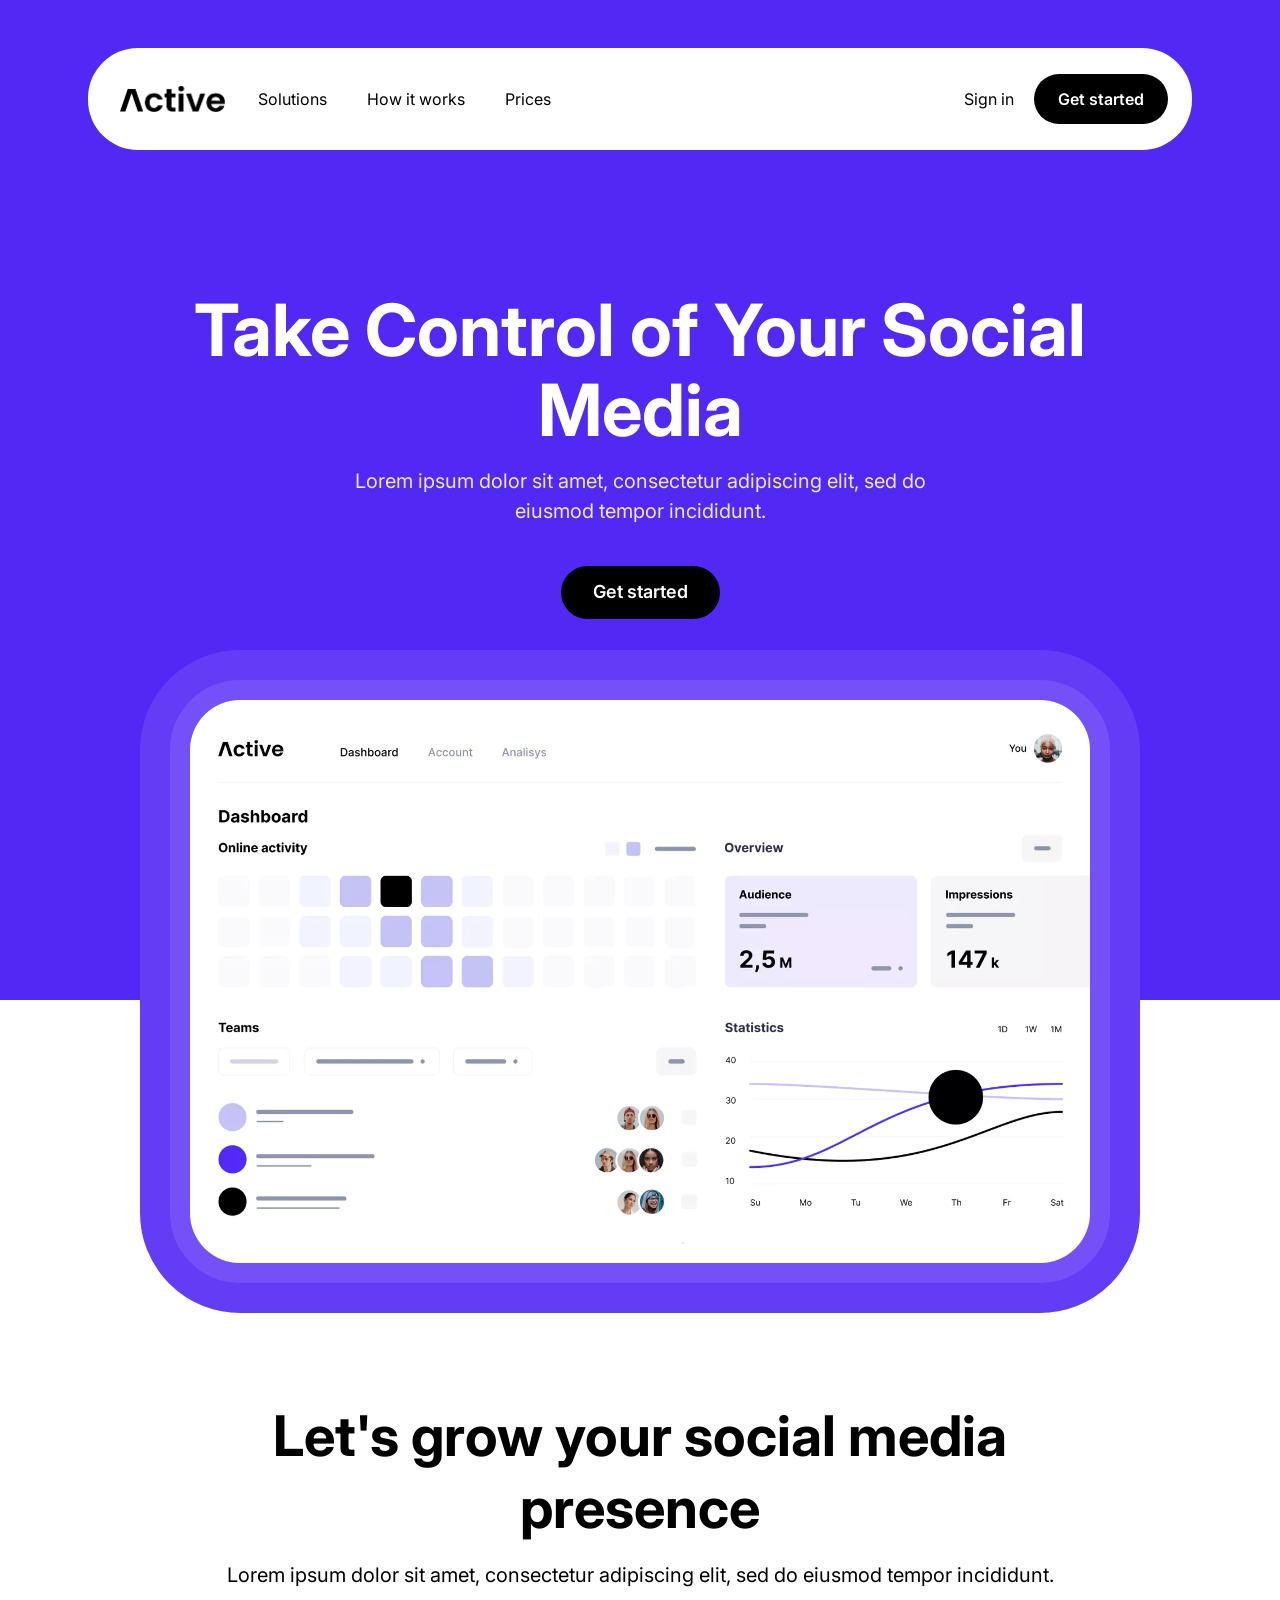
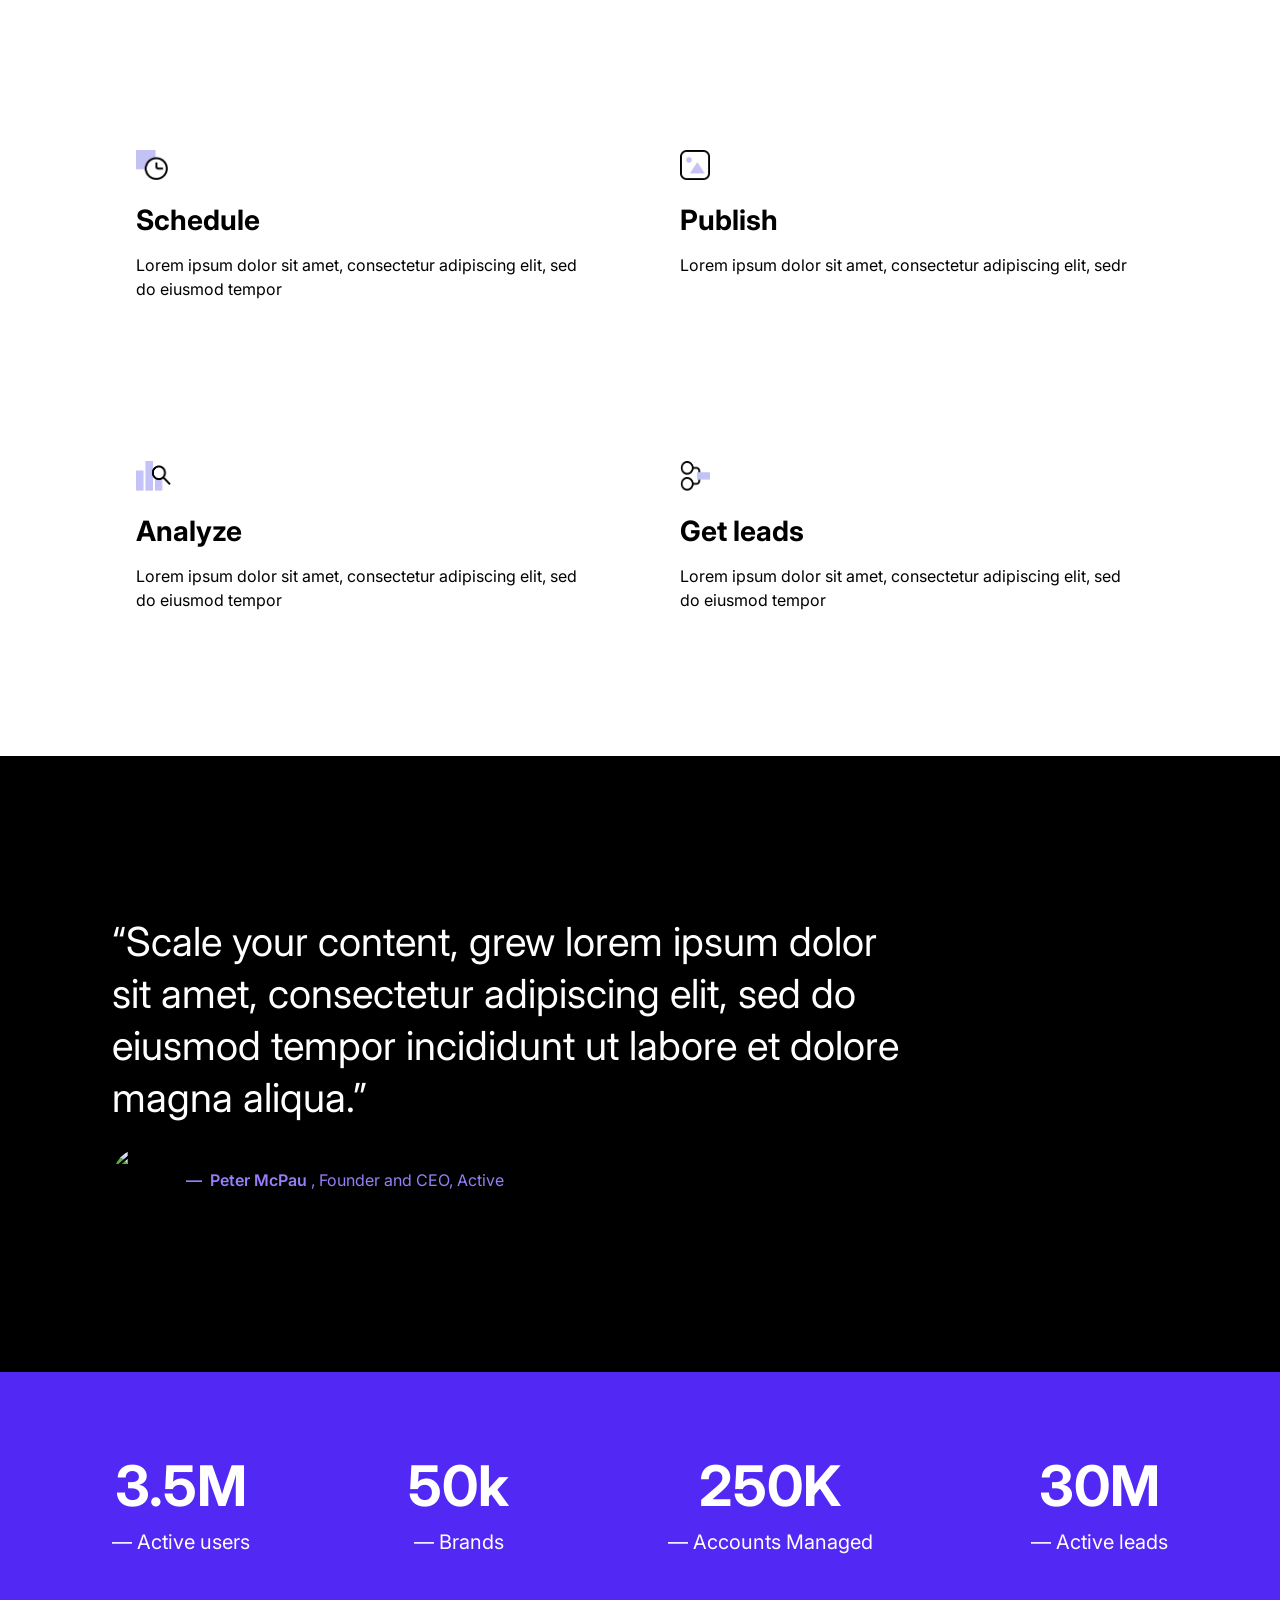
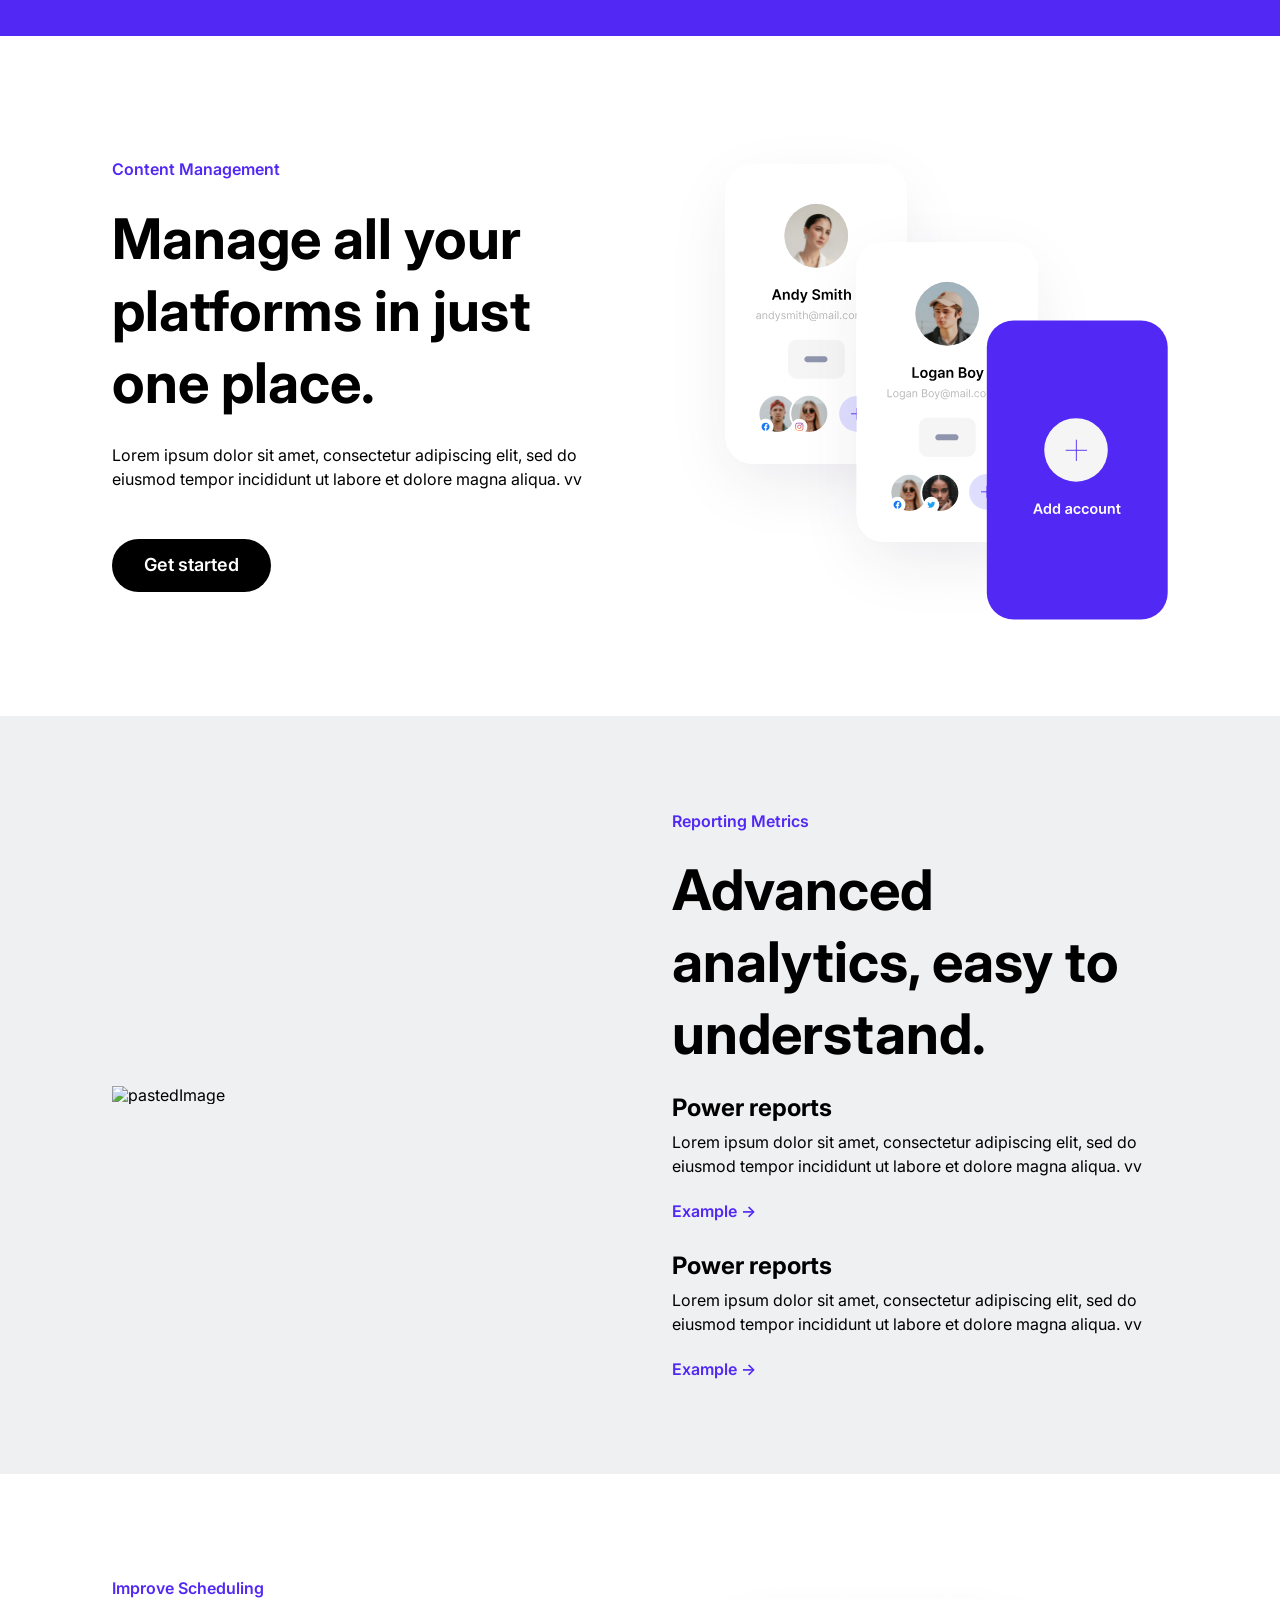
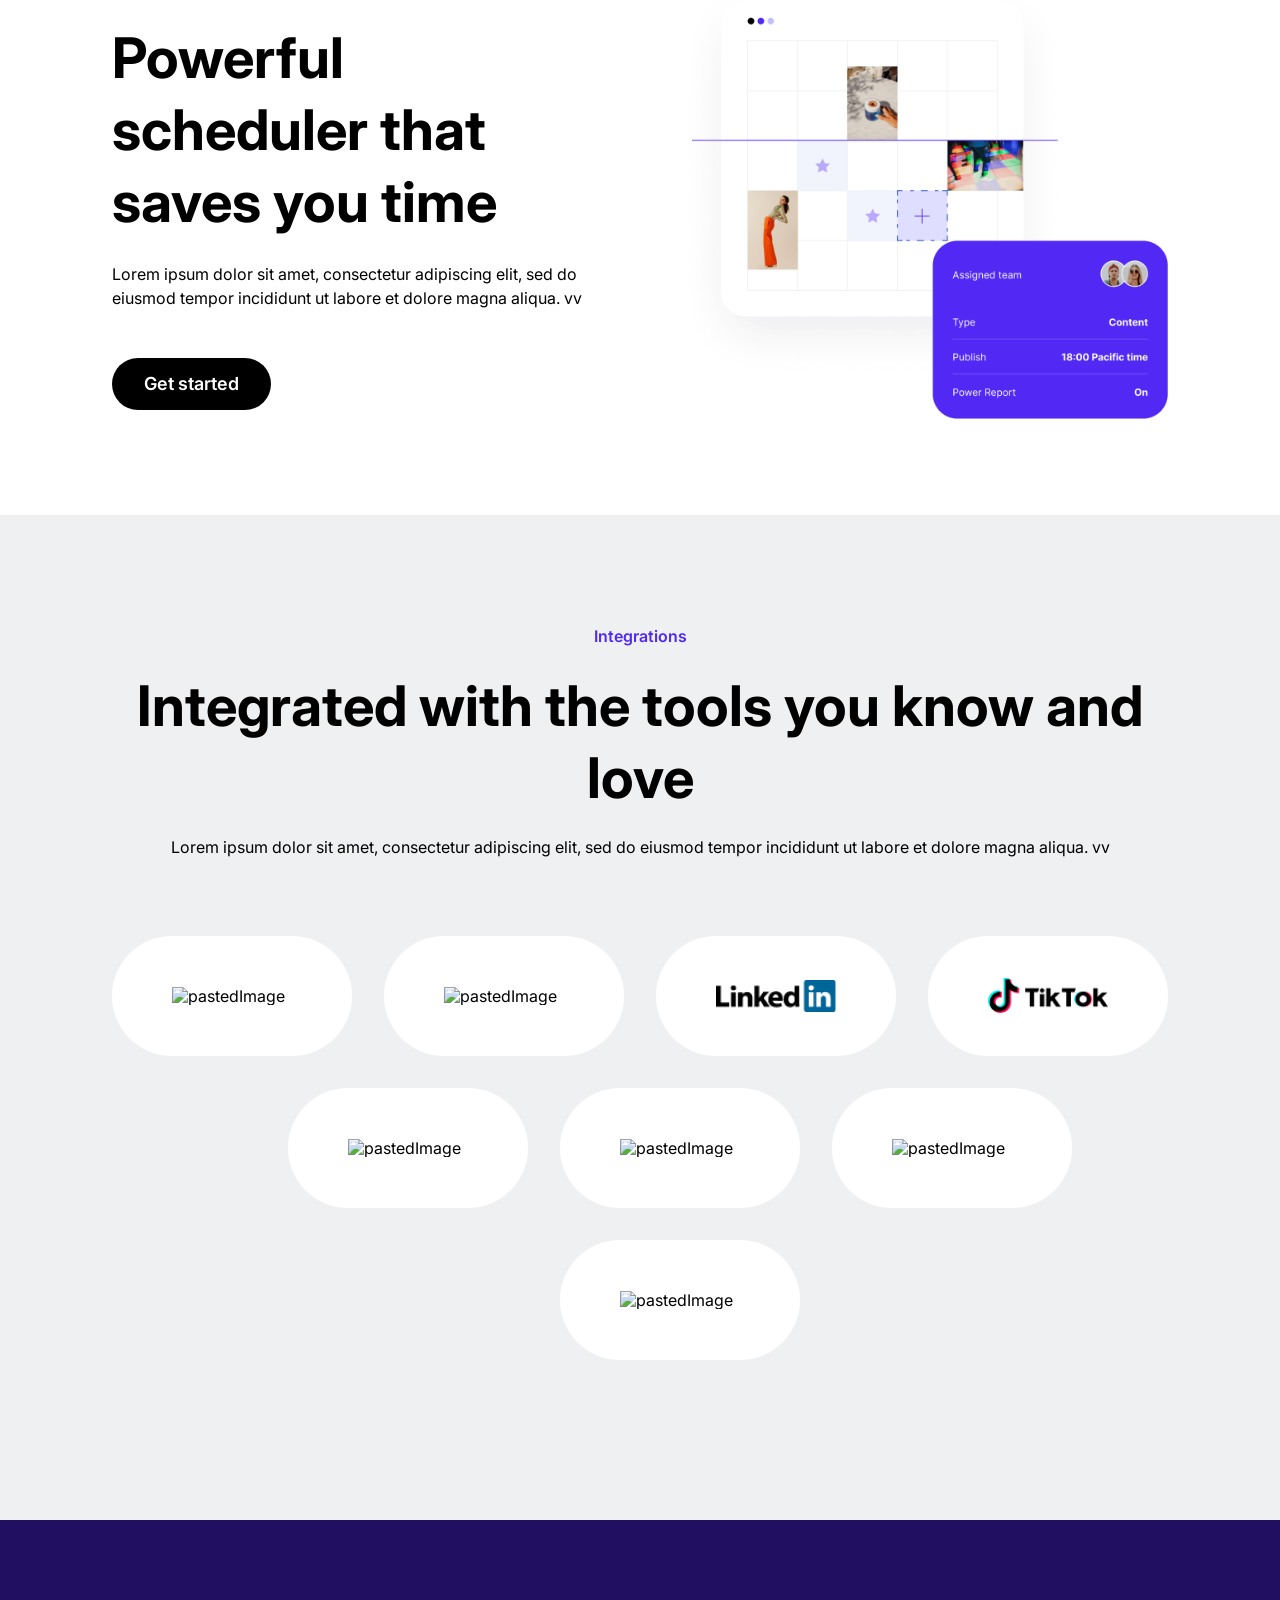
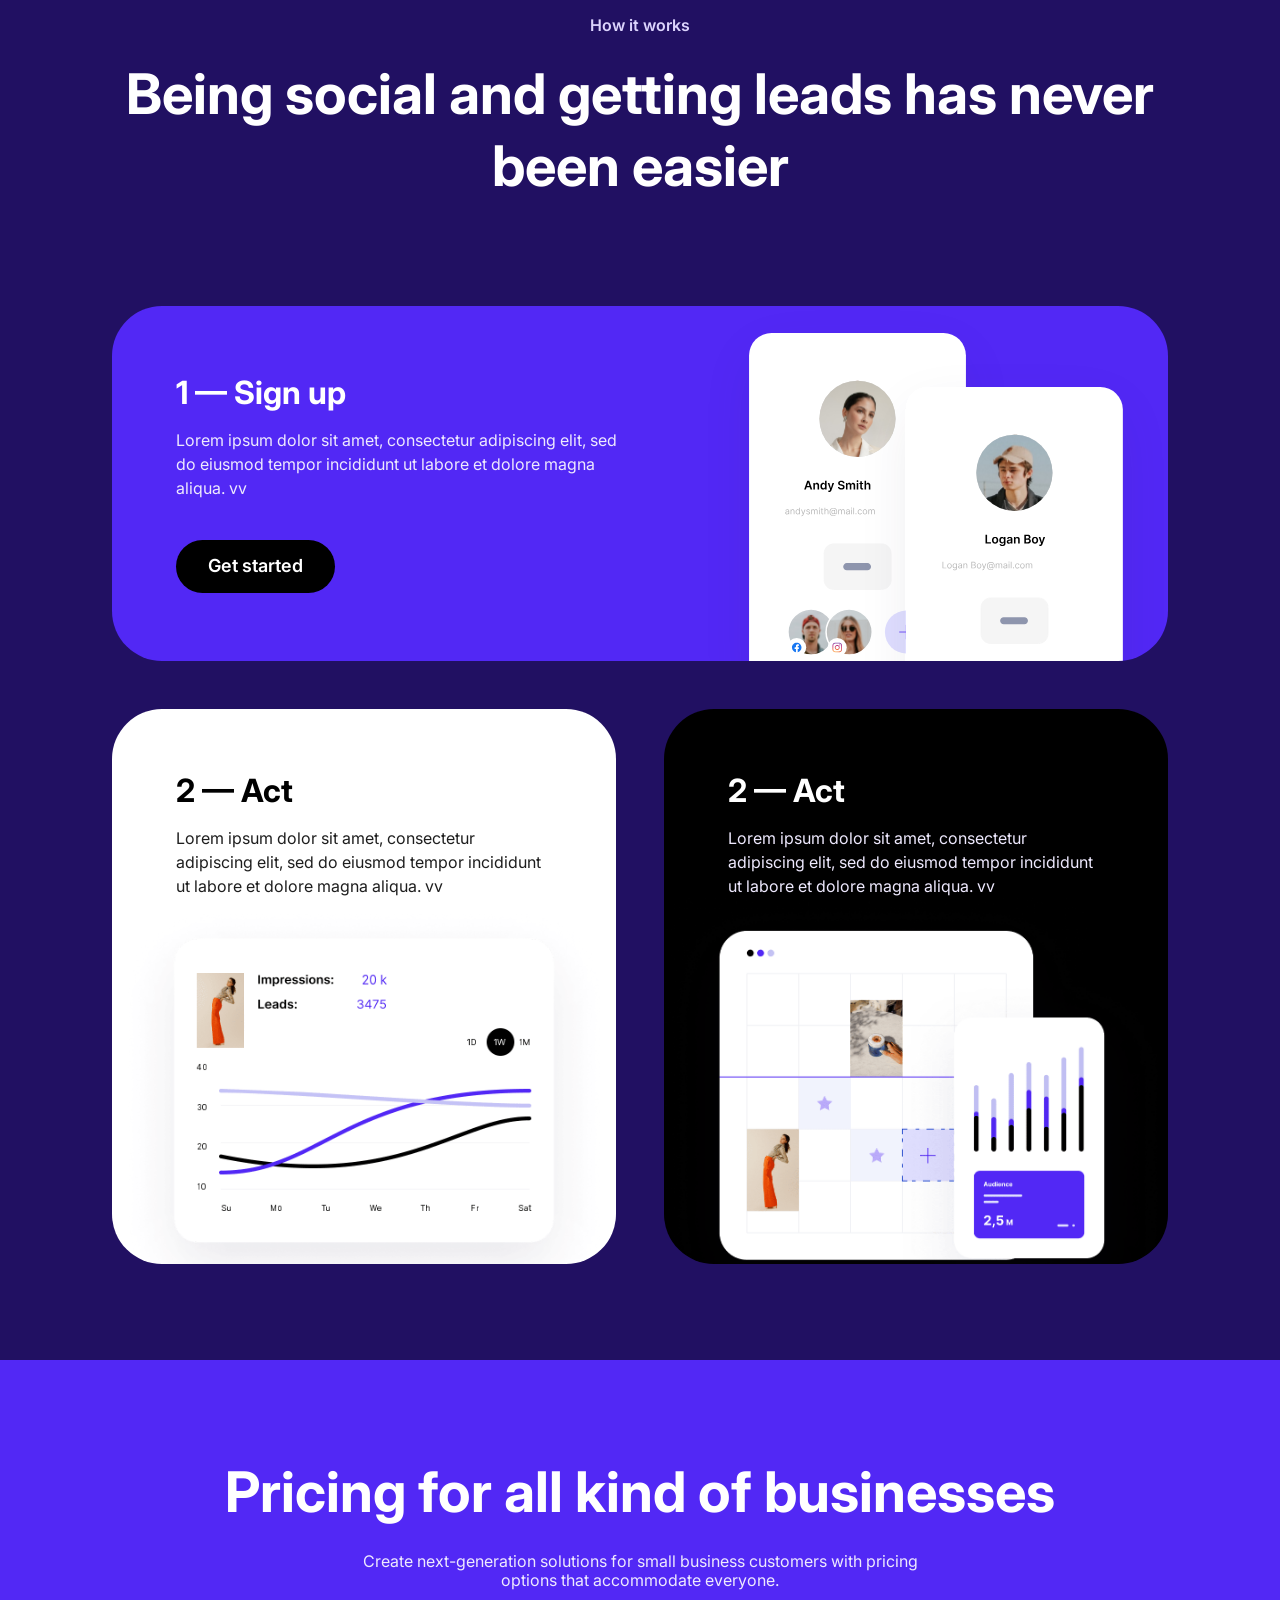
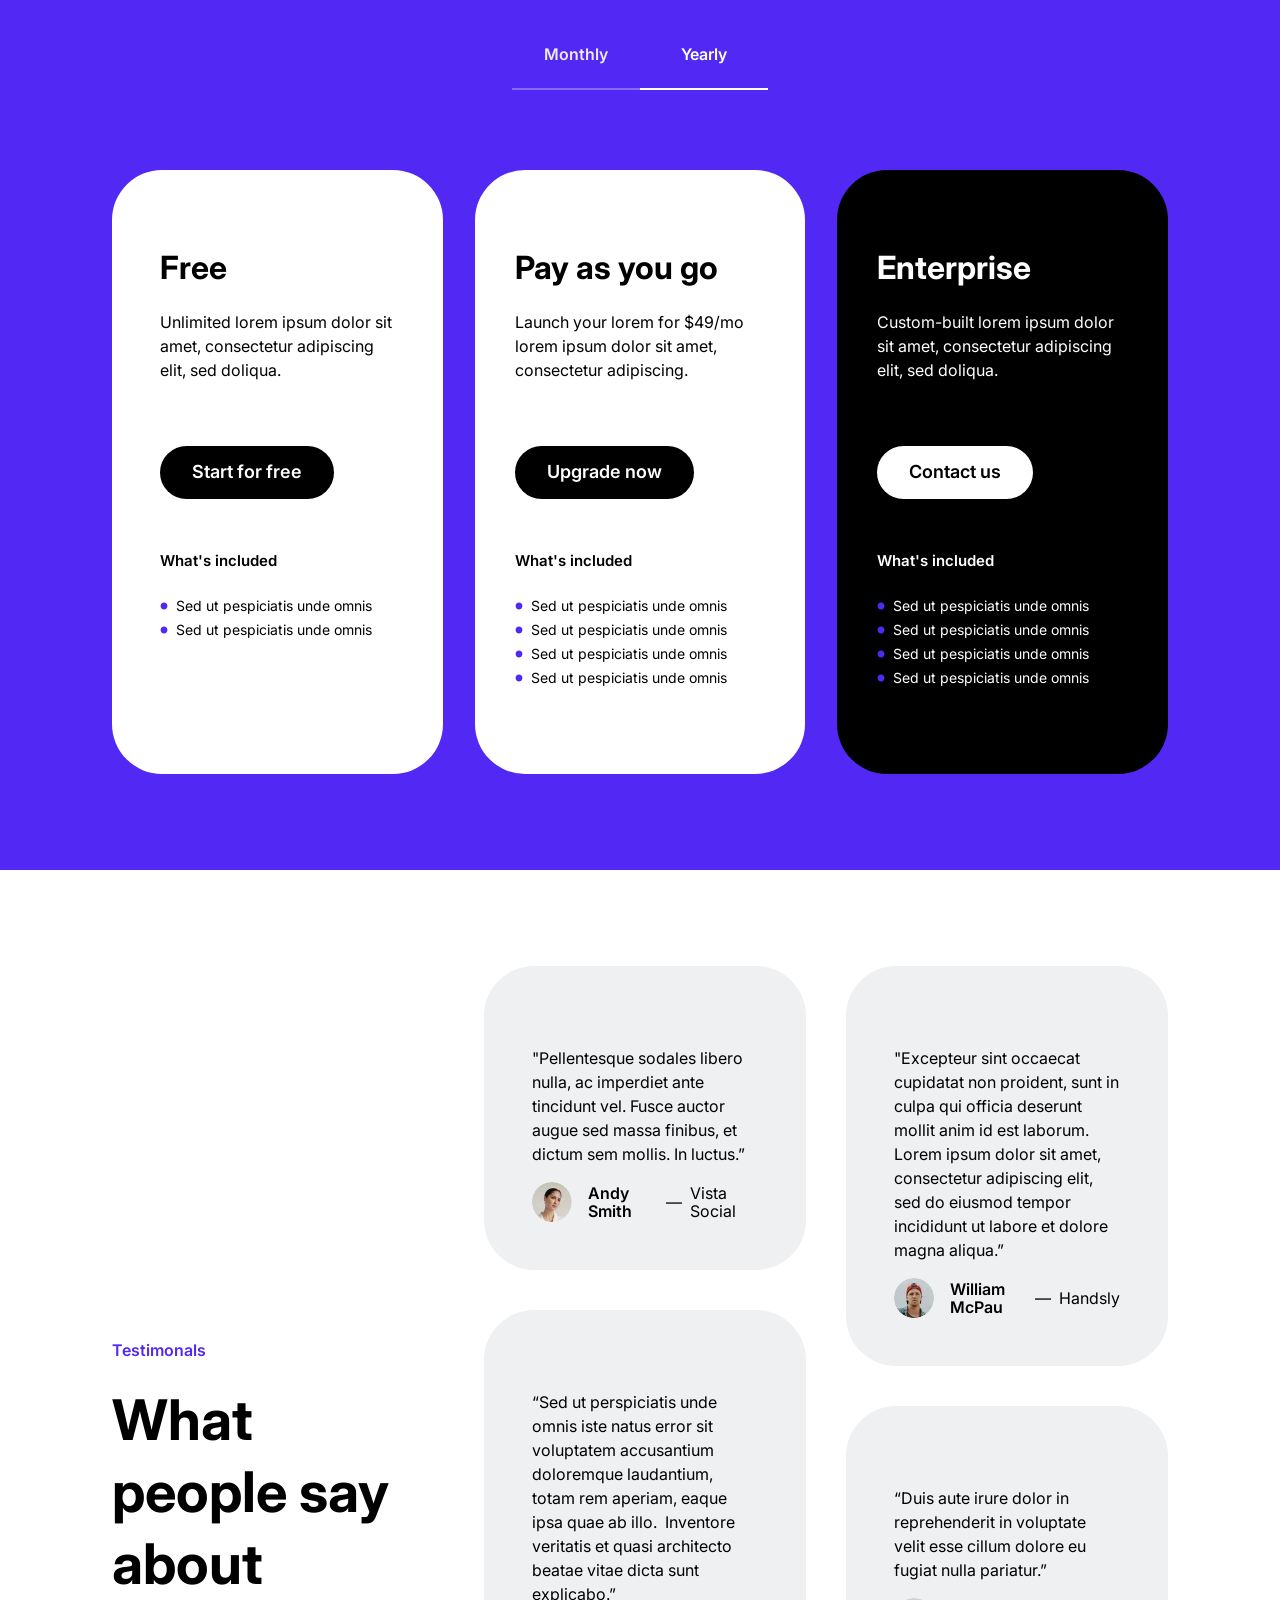
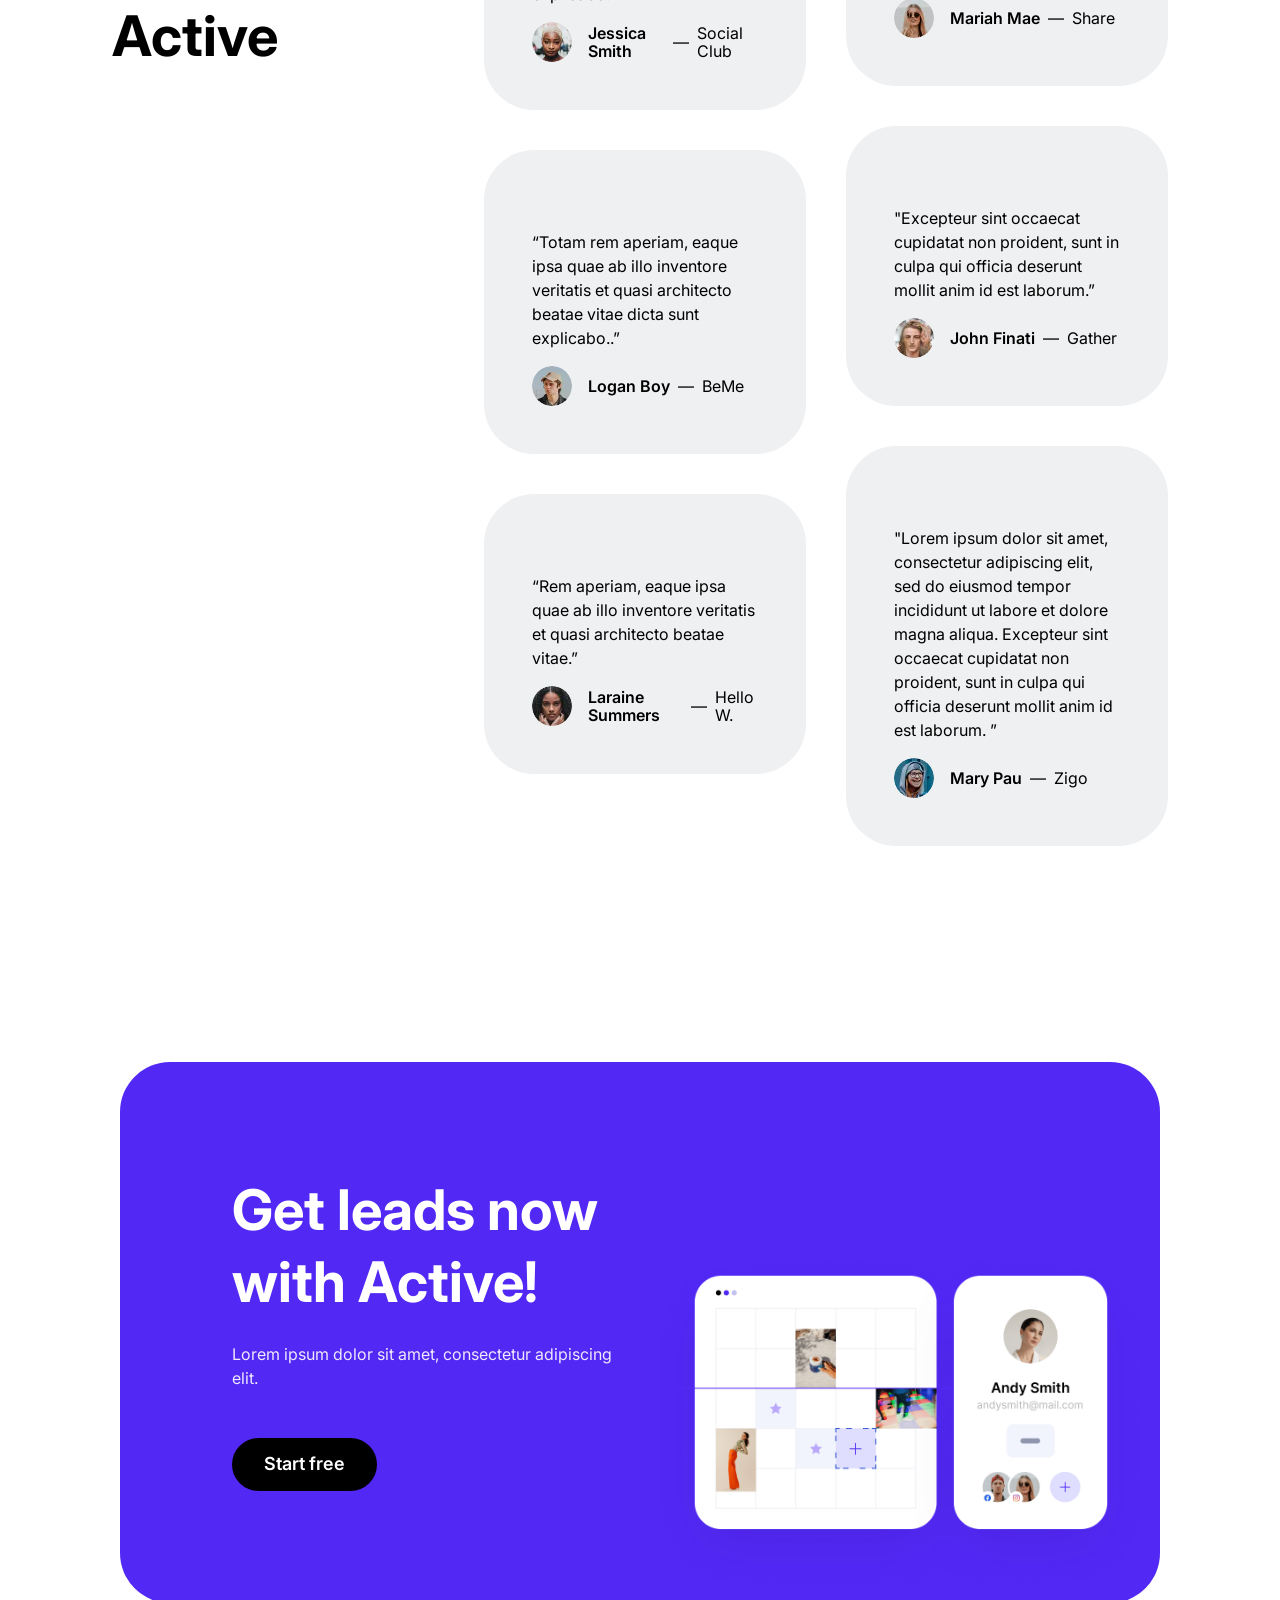
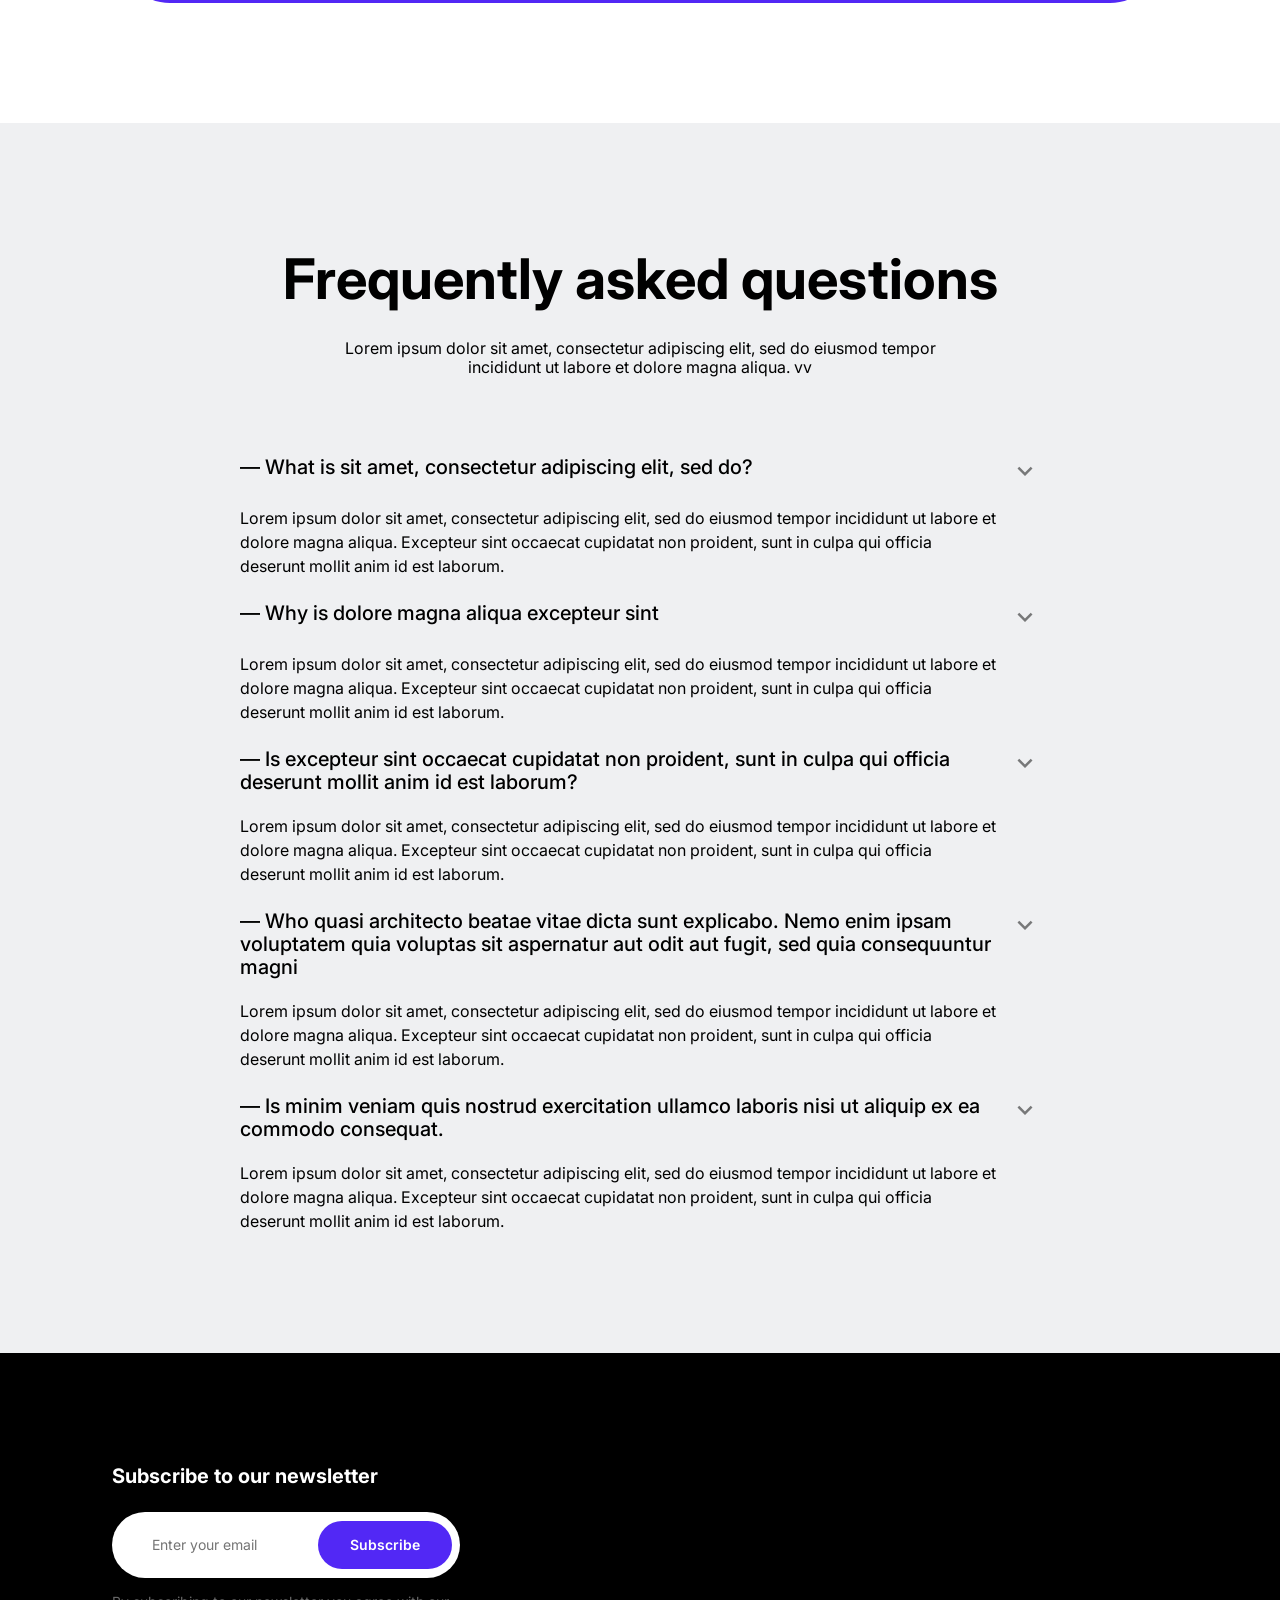
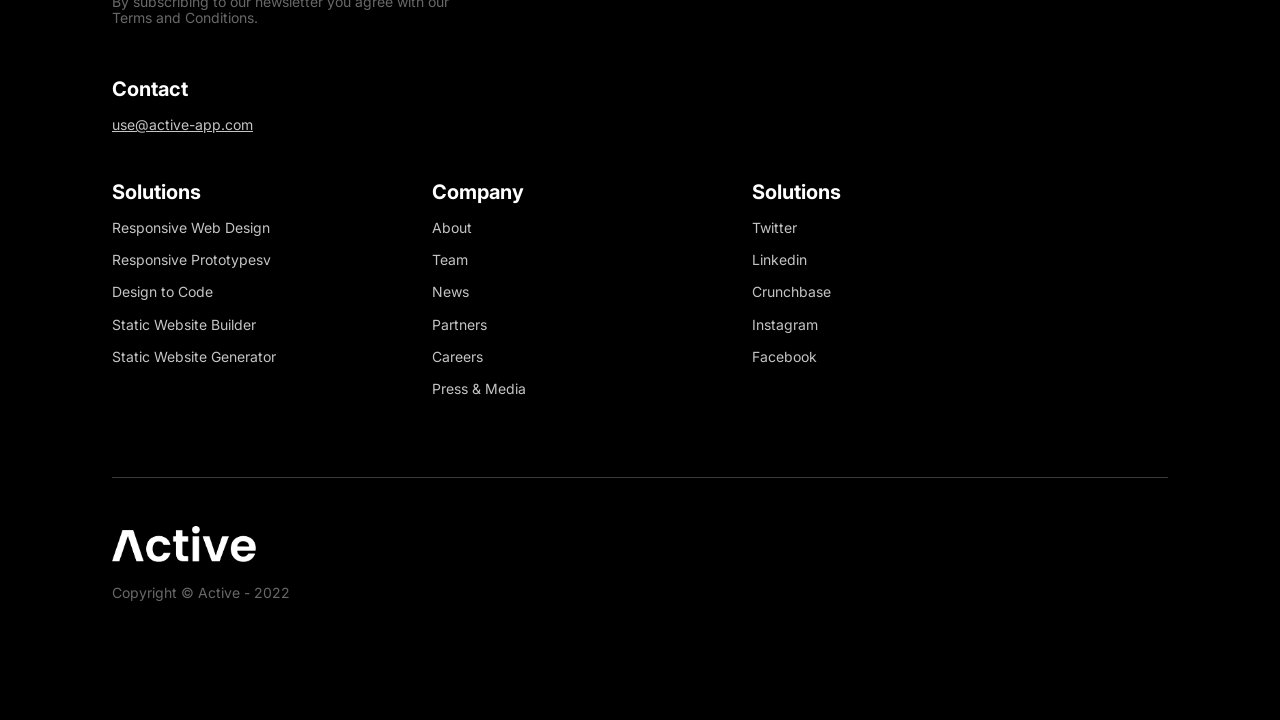
==== index.html @ 1c174594 "first commit" ====
<!DOCTYPE html>
<html lang="en">
<head>
    <title>Active online software page - Template</title>
    <meta
            property="og:title"
            content="Active online software page - Template"
    />
    <meta name="viewport" content="width=device-width, initial-scale=1.0"/>
    <meta charset="utf-8"/>
    <meta property="twitter:card" content="summary_large_image"/>

    <style data-tag="reset-style-sheet">
        html {
            line-height: 1.15;
        }

        body {
            margin: 0;
        }

        * {
            box-sizing: border-box;
            border-width: 0;
            border-style: solid;
        }

        p, li, ul, pre, div, h1, h2, h3, h4, h5, h6, figure, blockquote, figcaption {
            margin: 0;
            padding: 0;
        }

        button {
            background-color: transparent;
        }

        button, input, optgroup, select, textarea {
            font-family: inherit;
            font-size: 100%;
            line-height: 1.15;
            margin: 0;
        }

        button, select {
            text-transform: none;
        }

        button, [type="button"], [type="reset"], [type="submit"] {
            -webkit-appearance: button;
        }

        button::-moz-focus-inner, [type="button"]::-moz-focus-inner, [type="reset"]::-moz-focus-inner, [type="submit"]::-moz-focus-inner {
            border-style: none;
            padding: 0;
        }

        button:-moz-focus, [type="button"]:-moz-focus, [type="reset"]:-moz-focus, [type="submit"]:-moz-focus {
            outline: 1px dotted ButtonText;
        }

        a {
            color: inherit;
            text-decoration: inherit;
        }

        input {
            padding: 2px 4px;
        }

        img {
            display: block;
        }

        html {
            scroll-behavior: smooth
        }
    </style>
    <style data-tag="default-style-sheet">
        html {
            font-family: Inter;
            font-size: 16px;
        }

        body {
            font-weight: 400;
            font-style: normal;
            text-decoration: none;
            text-transform: none;
            letter-spacing: normal;
            line-height: 1.15;
            color: var(--dl-color-gray-black);
            background-color: var(--dl-color-gray-white);

        }
    </style>
    <link
            rel="stylesheet"
            href="https://fonts.googleapis.com/css2?family=Inter:wght@100;200;300;400;500;600;700;800;900&amp;display=swap"
            data-tag="font"
    />
    <style>
        body::-webkit-scrollbar {
            width: 0.5em;
            z-index: 100;
            background-color: transparent;
        }


        body::-webkit-scrollbar-thumb {
            background-color: white;
            box-shadow: 0 -100vh 0 100vh #5128f5;
        / / magic
        }
    </style>
    <link rel="stylesheet" href="assets/css/style.css"/>
</head>
<body>
<div>
    <script
            type="text/javascript"
            src="https://unpkg.com/dangerous-html@0.1.11/dist/default/lib.umd.js"
    ></script>
    <link href="assets/css/home.css" rel="stylesheet"/>

    <div class="home-container">
        <section class="home-hero">
            <div class="home-menu">
                <div id="mobile-menu" class="home-mobile-navigation">
                    <img
                            alt="pastedImage"
                            src="assets/images/pastedimage-no9b-1500h.png"
                            class="home-logo"
                    />
                    <div class="home-links">
                        <span class="Link">Solutions</span>
                        <span class="Link">How it works</span>
                        <span class="Link">Prices</span>
                    </div>
                    <div id="close-mobile-menu" class="home-close-mobile-menu">
                        <svg viewBox="0 0 804.5714285714286 1024" class="home-icon">
                            <path
                                    d="M741.714 755.429c0 14.286-5.714 28.571-16 38.857l-77.714 77.714c-10.286 10.286-24.571 16-38.857 16s-28.571-5.714-38.857-16l-168-168-168 168c-10.286 10.286-24.571 16-38.857 16s-28.571-5.714-38.857-16l-77.714-77.714c-10.286-10.286-16-24.571-16-38.857s5.714-28.571 16-38.857l168-168-168-168c-10.286-10.286-16-24.571-16-38.857s5.714-28.571 16-38.857l77.714-77.714c10.286-10.286 24.571-16 38.857-16s28.571 5.714 38.857 16l168 168 168-168c10.286-10.286 24.571-16 38.857-16s28.571 5.714 38.857 16l77.714 77.714c10.286 10.286 16 24.571 16 38.857s-5.714 28.571-16 38.857l-168 168 168 168c10.286 10.286 16 24.571 16 38.857z"
                            ></path>
                        </svg>
                    </div>
                </div>
                <div class="home-desktop-navigation">
                    <nav class="home-centered">
                        <div class="home-left">
                            <img
                                    alt="pastedImage"
                                    src="assets/images/pastedimage-no9b-1500h.png"
                                    class="home-logo1"
                            />
                            <div class="home-links1">
                                <span class="Link">Solutions</span>
                                <span class="Link">How it works</span>
                                <span class="Link">Prices</span>
                            </div>
                        </div>
                        <div class="home-right">
                            <span class="home-sign-in Link">Sign in</span>
                            <div class="home-get-started">
                                <span class="home-text006">Get started</span>
                            </div>
                            <div id="open-mobile-menu" class="home-burger-menu">
                                <img
                                        alt="pastedImage"
                                        src="assets/images/pastedimage-yxbd.svg"
                                        class="home-mobile-menu-button"
                                />
                            </div>
                        </div>
                    </nav>
                </div>
                <div>
                    <dangerous-html
                            html="<script>
/*
Mobile menu - Code Embed
*/

// Mobile menu
const mobileMenu = document.querySelector('#mobile-menu')

// Buttons
const closeButton = document.querySelector('#close-mobile-menu')
const openButton = document.querySelector('#open-mobile-menu')

// On openButton click, set the mobileMenu position left to -100vw
openButton.addEventListener('click', function() {
    mobileMenu.style.transform = 'translateX(0%)'
})

// On closeButton click, set the mobileMenu position to 0vw
closeButton.addEventListener('click', function() {
    mobileMenu.style.transform = 'translateX(100%)'
})
</script>"
                    ></dangerous-html>
                </div>
            </div>
            <header class="home-header">
                <h1 class="home-text007">Take Control of Your Social Media</h1>
                <p class="home-text008">
                    Lorem ipsum dolor sit amet, consectetur adipiscing elit, sed do
                    eiusmod tempor incididunt.
                </p>
                <div class="home-get-started1">
                    <span class="home-text009">Get started</span>
                </div>
            </header>
            <div class="home-dashboard-preview">
                <div class="home-outline">
                    <img
                            alt="pastedImage"
                            src="assets/images/pastedimage-cdo-1000h.png"
                            loading="lazy"
                            class="home-image"
                    />
                </div>
            </div>
        </section>
        <section class="home-features">
            <div class="home-title">
            <span class="home-text010">
              <span>Let's grow your social media</span>
              <br/>
              <span>presence</span>
            </span>
                <span class="home-text014">
              <span>
                Lorem ipsum dolor sit amet, consectetur adipiscing elit, sed do
              </span>
              <span>eiusmod tempor incididunt.</span>
            </span>
            </div>
            <div class="home-cards">
                <div class="home-container1">
                    <div class="card">
                        <img
                                alt="pastedImage"
                                src="assets/images/pastedimage-fii6m-200h.png"
                                class="home-icon02"
                        />
                        <span class="home-text017">Schedule</span>
                        <span class="home-text018">
                  Lorem ipsum dolor sit amet, consectetur adipiscing elit, sed
                  do eiusmod tempor
                </span>
                    </div>
                    <div class="home-publish card">
                        <img
                                alt="pastedImage"
                                src="assets/images/pastedimage-mimg-200h.png"
                                class="home-icon03"
                        />
                        <span class="home-text019">Publish</span>
                        <span class="home-text020">
                  Lorem ipsum dolor sit amet, consectetur adipiscing elit, sedr
                </span>
                    </div>
                </div>
                <div class="home-container2">
                    <div class="card home-analyze">
                        <img
                                alt="pastedImage"
                                src="assets/images/pastedimage-l6p-200h.png"
                                class="home-icon04"
                        />
                        <span class="home-text021">Analyze</span>
                        <span class="home-text022">
                  Lorem ipsum dolor sit amet, consectetur adipiscing elit, sed
                  do eiusmod tempor
                </span>
                    </div>
                    <div class="card">
                        <img
                                alt="pastedImage"
                                src="assets/images/pastedimage-vyi5-200h.png"
                                class="home-icon05"
                        />
                        <span class="home-text023">Get leads</span>
                        <span class="home-text024">
                  Lorem ipsum dolor sit amet, consectetur adipiscing elit, sed
                  do eiusmod tempor
                </span>
                    </div>
                </div>
            </div>
        </section>
        <section class="home-quote-container">
            <div class="home-quote">
            <span class="home-message">
              “Scale your content, grew lorem ipsum dolor sit amet, consectetur
              adipiscing elit, sed do eiusmod tempor incididunt ut labore et
              dolore magna aliqua.”
            </span>
                <div class="home-author">
                    <img
                            alt="image"
                            src="https://images.unsplash.com/photo-1494790108377-be9c29b29330?ixid=Mnw5MTMyMXwwfDF8c2VhcmNofDV8fGdpcmx8ZW58MHx8fHwxNjY0ODA5MjE1&amp;ixlib=rb-1.2.1&amp;w=200"
                            class="home-avatar"
                    />
                    <span class="home-quote1">
                <span class="home-text025">—&nbsp; Peter McPau</span>
                <span>, Founder and CEO, Active</span>
              </span>
                </div>
            </div>
        </section>
        <section class="home-statistics">
            <div class="home-container3">
                <div class="active-users-active-users metrics">
                    <span class="active-users-text"><span>3.5M</span></span>
                    <span class="active-users-text1">
                <span>— Active users</span>
              </span>
                </div>
                <div class="active-users-active-users metrics">
                    <span class="active-users-text"><span>50k</span></span>
                    <span class="active-users-text1"><span>— Brands</span></span>
                </div>
                <div class="active-users-active-users metrics">
                    <span class="active-users-text"><span>250K</span></span>
                    <span class="active-users-text1">
                <span>— Accounts Managed</span>
              </span>
                </div>
                <div class="active-users-active-users metrics">
                    <span class="active-users-text"><span>30M</span></span>
                    <span class="active-users-text1">
                <span>— Active leads</span>
              </span>
                </div>
            </div>
        </section>
        <section class="home-banners">
            <div class="home-banner-manage">
                <div class="home-container4">
                    <div class="home-left1">
                        <span class="sub-title">Content Management</span>
                        <span class="home-text028 title">
                  Manage all your platforms in just one place.
                </span>
                        <span class="home-text029">
                  Lorem ipsum dolor sit amet, consectetur adipiscing elit, sed
                  do eiusmod tempor incididunt ut labore et dolore magna aliqua.
                  vv
                </span>
                        <div class="home-get-started2 template-button">
                            <span class="home-text030">Get started</span>
                        </div>
                    </div>
                    <div class="home-image-container">
                        <img
                                alt="pastedImage"
                                src="assets/images/pastedimage-wvmq.svg"
                                class="home-cards-image"
                        />
                    </div>
                </div>
            </div>
            <div class="home-banner-advanced-analytics">
                <div class="home-centered-container">
                    <div class="home-image-container1">
                        <img
                                alt="pastedImage"
                                src="assets/images/test.svg"
                                class="home-cards-image1"
                        />
                    </div>
                    <div class="home-right1">
                        <span class="sub-title">Reporting Metrics</span>
                        <h2 class="home-text032 title">
                            Advanced analytics, easy to understand.
                        </h2>
                        <div class="home-category">
                            <span class="home-text033">Power reports</span>
                            <span class="home-text034">
                    Lorem ipsum dolor sit amet, consectetur adipiscing elit, sed
                    do eiusmod tempor incididunt ut labore et dolore magna
                    aliqua. vv
                  </span>
                            <span class="home-text035">Example -&gt;</span>
                        </div>
                        <div class="home-category1">
                            <span class="home-text036">Power reports</span>
                            <span class="home-text037">
                    Lorem ipsum dolor sit amet, consectetur adipiscing elit, sed
                    do eiusmod tempor incididunt ut labore et dolore magna
                    aliqua. vv
                  </span>
                            <span class="home-text038">Example -&gt;</span>
                        </div>
                    </div>
                </div>
            </div>
            <div class="home-banner">
                <div class="home-container5">
                    <div class="home-left2">
                        <span class="home-text039">Improve Scheduling</span>
                        <h2 class="home-text040 title">
                            Powerful scheduler that saves you time
                        </h2>
                        <span class="home-text041">
                  Lorem ipsum dolor sit amet, consectetur adipiscing elit, sed
                  do eiusmod tempor incididunt ut labore et dolore magna aliqua.
                  vv
                </span>
                        <div class="home-get-started3 template-button">
                            <span class="home-text042">Get started</span>
                        </div>
                    </div>
                    <div class="home-image-container2">
                        <img
                                alt="pastedImage"
                                src="assets/images/83d913a38a75e38d7cef4fea757ed7ed-1200w.png"
                                class="home-cards-image2"
                        />
                    </div>
                </div>
            </div>
        </section>
        <section class="home-integrations">
            <div class="home-centered-container1">
                <div class="home-heading">
                    <span class="sub-title">Integrations</span>
                    <span class="title">
                Integrated with the tools you know and love
              </span>
                    <span class="home-text045">
                Lorem ipsum dolor sit amet, consectetur adipiscing elit, sed do
                eiusmod tempor incididunt ut labore et dolore magna aliqua. vv
              </span>
                </div>
                <div class="home-pills-container">
                    <div class="home-pills">
                        <div class="home-container6">
                            <div class="you-tube-you-tube">
                                <img
                                        alt="pastedImage"
                                        src="/playground_assets/pastedimage-smjb.svg"
                                        class="you-tube-pasted-image"
                                />
                            </div>
                            <div class="you-tube-you-tube">
                                <img
                                        alt="pastedImage"
                                        src="public/playground_assets/group%201012-200h.png"
                                        class="you-tube-pasted-image"
                                />
                            </div>
                            <div class="you-tube-you-tube">
                                <img
                                        alt="pastedImage"
                                        src="assets/images/layer1-200h.png"
                                        class="you-tube-pasted-image"
                                />
                            </div>
                            <div class="you-tube-you-tube">
                                <img
                                        alt="pastedImage"
                                        src="assets/images/group-200h.png"
                                        class="you-tube-pasted-image"
                                />
                            </div>
                        </div>
                        <div class="home-container7">
                            <div class="you-tube-you-tube">
                                <img
                                        alt="pastedImage"
                                        src="public/playground_assets/pinterest%20logo-200h.png"
                                        class="you-tube-pasted-image"
                                />
                            </div>
                            <div class="you-tube-you-tube">
                                <img
                                        alt="pastedImage"
                                        src="public/playground_assets/group%201014-200h.png"
                                        class="you-tube-pasted-image"
                                />
                            </div>
                            <div class="you-tube-you-tube">
                                <img
                                        alt="pastedImage"
                                        src="public/playground_assets/group%201015-200h.png"
                                        class="you-tube-pasted-image"
                                />
                            </div>
                            <div class="you-tube-you-tube">
                                <img
                                        alt="pastedImage"
                                        src="public/playground_assets/group%201017-200h.png"
                                        class="you-tube-pasted-image"
                                />
                            </div>
                        </div>
                    </div>
                </div>
            </div>
        </section>
        <section class="home-how-it-works">
            <div class="home-centered-container2">
                <div class="home-heading1">
                    <span class="home-text046">How it works</span>
                    <span class="home-text047 title">
                Being social and getting leads has never been easier
              </span>
                </div>
                <div class="home-category2">
                    <div class="home-headng">
                        <span class="home-text048">1 — Sign up</span>
                        <span class="home-text049">
                  Lorem ipsum dolor sit amet, consectetur adipiscing elit, sed
                  do eiusmod tempor incididunt ut labore et dolore magna aliqua.
                  vv
                </span>
                        <div class="home-get-started4 template-button">
                            <span class="home-text050">Get started</span>
                        </div>
                    </div>
                    <div class="home-container8">
                        <img
                                alt="pastedImage"
                                src="assets/images/pastedimage-k5xi.svg"
                                class="home-pasted-image"
                        />
                    </div>
                </div>
                <div class="home-row">
                    <div class="home-category3">
                        <div class="home-headng1">
                            <span class="home-text051">2 — Act</span>
                            <span class="home-text052">
                    Lorem ipsum dolor sit amet, consectetur adipiscing elit, sed
                    do eiusmod tempor incididunt ut labore et dolore magna
                    aliqua. vv
                  </span>
                        </div>
                        <img
                                alt="pastedImage"
                                src="assets/images/pastedimage-ibg-1200w.png"
                                class="home-pasted-image1"
                        />
                    </div>
                    <div class="home-category4">
                        <div class="home-headng2">
                            <span class="home-text053">2 — Act</span>
                            <span class="home-text054">
                    Lorem ipsum dolor sit amet, consectetur adipiscing elit, sed
                    do eiusmod tempor incididunt ut labore et dolore magna
                    aliqua. vv
                  </span>
                        </div>
                        <img
                                alt="pastedImage"
                                src="assets/images/pastedimage-3c4o-1200w.png"
                                class="home-pasted-image2"
                        />
                    </div>
                </div>
            </div>
        </section>
        <section class="home-pricing">
            <div class="home-centered-container3">
                <div class="home-heading2">
              <span class="home-text055 title">
                Pricing for all kind of businesses
              </span>
                    <span class="home-text056">
                Create next-generation solutions for small business customers
                with pricing options that accommodate everyone.
              </span>
                    <div class="home-selection">
                        <span class="home-text057">Monthly</span>
                        <span class="home-text058">Yearly</span>
                    </div>
                </div>
                <div class="home-cards1">
                    <div class="home-card">
                        <span class="home-text059">Free</span>
                        <span class="home-text060">
                  Unlimited lorem ipsum dolor sit amet, consectetur adipiscing
                  elit, sed doliqua.
                </span>
                        <div class="home-get-started5 template-button">
                            <span class="home-text061">Start for free</span>
                        </div>
                        <span class="home-text062">What's included</span>
                        <div class="home-bullet-points">
                            <div class="home-point">
                                <svg
                                        viewBox="0 0 877.7142857142857 1024"
                                        class="home-icon06"
                                >
                                    <path
                                            d="M877.714 512c0 242.286-196.571 438.857-438.857 438.857s-438.857-196.571-438.857-438.857 196.571-438.857 438.857-438.857 438.857 196.571 438.857 438.857z"
                                    ></path>
                                </svg>
                                <span class="home-text063">
                      Sed ut pespiciatis unde omnis
                    </span>
                            </div>
                            <div class="home-point01">
                                <svg
                                        viewBox="0 0 877.7142857142857 1024"
                                        class="home-icon08"
                                >
                                    <path
                                            d="M877.714 512c0 242.286-196.571 438.857-438.857 438.857s-438.857-196.571-438.857-438.857 196.571-438.857 438.857-438.857 438.857 196.571 438.857 438.857z"
                                    ></path>
                                </svg>
                                <span class="home-text064">
                      Sed ut pespiciatis unde omnis
                    </span>
                            </div>
                        </div>
                    </div>
                    <div class="home-card1">
                        <span class="home-text065">Pay as you go</span>
                        <span class="home-text066">
                  <span>Launch your lorem for $49/mo</span>
                  <br/>
                  <span>
                    lorem ipsum dolor sit amet, consectetur adipiscing.
                  </span>
                </span>
                        <div class="home-get-started6 template-button">
                  <span class="home-text070">
                    <span>Upgrade now</span>
                    <br/>
                  </span>
                        </div>
                        <span class="home-text073">What's included</span>
                        <div class="home-bullet-points1">
                            <div class="home-point02">
                                <svg
                                        viewBox="0 0 877.7142857142857 1024"
                                        class="home-icon10"
                                >
                                    <path
                                            d="M877.714 512c0 242.286-196.571 438.857-438.857 438.857s-438.857-196.571-438.857-438.857 196.571-438.857 438.857-438.857 438.857 196.571 438.857 438.857z"
                                    ></path>
                                </svg>
                                <span class="home-text074">
                      Sed ut pespiciatis unde omnis
                    </span>
                            </div>
                            <div class="home-point03">
                                <svg
                                        viewBox="0 0 877.7142857142857 1024"
                                        class="home-icon12"
                                >
                                    <path
                                            d="M877.714 512c0 242.286-196.571 438.857-438.857 438.857s-438.857-196.571-438.857-438.857 196.571-438.857 438.857-438.857 438.857 196.571 438.857 438.857z"
                                    ></path>
                                </svg>
                                <span class="home-text075">
                      Sed ut pespiciatis unde omnis
                    </span>
                            </div>
                            <div class="home-point04">
                                <svg
                                        viewBox="0 0 877.7142857142857 1024"
                                        class="home-icon14"
                                >
                                    <path
                                            d="M877.714 512c0 242.286-196.571 438.857-438.857 438.857s-438.857-196.571-438.857-438.857 196.571-438.857 438.857-438.857 438.857 196.571 438.857 438.857z"
                                    ></path>
                                </svg>
                                <span class="home-text076">
                      Sed ut pespiciatis unde omnis
                    </span>
                            </div>
                            <div class="home-point05">
                                <svg
                                        viewBox="0 0 877.7142857142857 1024"
                                        class="home-icon16"
                                >
                                    <path
                                            d="M877.714 512c0 242.286-196.571 438.857-438.857 438.857s-438.857-196.571-438.857-438.857 196.571-438.857 438.857-438.857 438.857 196.571 438.857 438.857z"
                                    ></path>
                                </svg>
                                <span class="home-text077">
                      Sed ut pespiciatis unde omnis
                    </span>
                            </div>
                        </div>
                    </div>
                    <div class="home-card2">
                        <span class="home-text078">Enterprise</span>
                        <span class="home-text079">
                  <span>
                    Custom-built lorem ipsum dolor sit amet, consectetur
                    adipiscing elit, sed doliqua.
                  </span>
                  <br/>
                </span>
                        <div class="home-get-started7 template-button">
                  <span class="home-text082">
                    <span>Contact us</span>
                    <br/>
                  </span>
                        </div>
                        <span class="home-text085">What's included</span>
                        <div class="home-bullet-points2">
                            <div class="home-point06">
                                <svg
                                        viewBox="0 0 877.7142857142857 1024"
                                        class="home-icon18"
                                >
                                    <path
                                            d="M877.714 512c0 242.286-196.571 438.857-438.857 438.857s-438.857-196.571-438.857-438.857 196.571-438.857 438.857-438.857 438.857 196.571 438.857 438.857z"
                                    ></path>
                                </svg>
                                <span class="home-text086">
                      Sed ut pespiciatis unde omnis
                    </span>
                            </div>
                            <div class="home-point07">
                                <svg
                                        viewBox="0 0 877.7142857142857 1024"
                                        class="home-icon20"
                                >
                                    <path
                                            d="M877.714 512c0 242.286-196.571 438.857-438.857 438.857s-438.857-196.571-438.857-438.857 196.571-438.857 438.857-438.857 438.857 196.571 438.857 438.857z"
                                    ></path>
                                </svg>
                                <span class="home-text087">
                      Sed ut pespiciatis unde omnis
                    </span>
                            </div>
                            <div class="home-point08">
                                <svg
                                        viewBox="0 0 877.7142857142857 1024"
                                        class="home-icon22"
                                >
                                    <path
                                            d="M877.714 512c0 242.286-196.571 438.857-438.857 438.857s-438.857-196.571-438.857-438.857 196.571-438.857 438.857-438.857 438.857 196.571 438.857 438.857z"
                                    ></path>
                                </svg>
                                <span class="home-text088">
                      Sed ut pespiciatis unde omnis
                    </span>
                            </div>
                            <div class="home-point09">
                                <svg
                                        viewBox="0 0 877.7142857142857 1024"
                                        class="home-icon24"
                                >
                                    <path
                                            d="M877.714 512c0 242.286-196.571 438.857-438.857 438.857s-438.857-196.571-438.857-438.857 196.571-438.857 438.857-438.857 438.857 196.571 438.857 438.857z"
                                    ></path>
                                </svg>
                                <span class="home-text089">
                      Sed ut pespiciatis unde omnis
                    </span>
                            </div>
                        </div>
                    </div>
                </div>
            </div>
        </section>
        <section class="home-testimonals">
            <div class="home-left3">
                <span class="home-text090">Testimonals</span>
                <span class="home-text091 title">What people say about Active</span>
            </div>
            <div class="home-right2">
                <div class="home-column">
                    <div class="testimonal-testimonal testimonal">
                <span class="testimonal-text">
                  <span>
                    "Pellentesque sodales libero nulla, ac imperdiet ante
                    tincidunt vel. Fusce auctor augue sed massa finibus, et
                    dictum sem mollis. In luctus.”
                  </span>
                </span>
                        <div class="testimonal-author">
                            <div class="testimonal-avatar">
                                <img
                                        alt="image"
                                        src="assets/images/image552912-e3yq-200h.png"
                                        class="testimonal-image"
                                />
                            </div>
                            <div class="testimonal-user">
                                <span class="testimonal-name"><span>Andy Smith</span></span>
                                <span class="testimonal-divider">—</span>
                                <span class="testimonal-from">
                      <span>Vista Social</span>
                    </span>
                            </div>
                        </div>
                    </div>
                    <div class="testimonal-testimonal testimonal">
                <span class="testimonal-text">
                  <span>
                    “Sed ut perspiciatis unde omnis iste natus error sit
                    voluptatem accusantium doloremque laudantium, totam rem
                    aperiam, eaque ipsa quae ab illo.  Inventore veritatis et
                    quasi architecto beatae vitae dicta sunt explicabo.”
                  </span>
                </span>
                        <div class="testimonal-author">
                            <div class="testimonal-avatar">
                                <img
                                        alt="image"
                                        src="assets/images/image312912-mvsg-200h.png"
                                        class="testimonal-image"
                                />
                            </div>
                            <div class="testimonal-user">
                    <span class="testimonal-name">
                      <span>Jessica Smith</span>
                    </span>
                                <span class="testimonal-divider">—</span>
                                <span class="testimonal-from">
                      <span>Social Club</span>
                    </span>
                            </div>
                        </div>
                    </div>
                    <div class="testimonal-testimonal testimonal">
                <span class="testimonal-text">
                  <span>
                    “Totam rem aperiam, eaque ipsa quae ab illo inventore
                    veritatis et quasi architecto beatae vitae dicta sunt
                    explicabo..”
                  </span>
                </span>
                        <div class="testimonal-author">
                            <div class="testimonal-avatar">
                                <img
                                        alt="image"
                                        src="assets/images/image502912-6wy-200h.png"
                                        class="testimonal-image"
                                />
                            </div>
                            <div class="testimonal-user">
                                <span class="testimonal-name"><span>Logan Boy</span></span>
                                <span class="testimonal-divider">—</span>
                                <span class="testimonal-from"><span>BeMe</span></span>
                            </div>
                        </div>
                    </div>
                    <div class="testimonal-testimonal testimonal">
                <span class="testimonal-text">
                  <span>
                    “Rem aperiam, eaque ipsa quae ab illo inventore veritatis et
                    quasi architecto beatae vitae.”
                  </span>
                </span>
                        <div class="testimonal-author">
                            <div class="testimonal-avatar">
                                <img
                                        alt="image"
                                        src="assets/images/image202912-zekh-200h.png"
                                        class="testimonal-image"
                                />
                            </div>
                            <div class="testimonal-user">
                    <span class="testimonal-name">
                      <span>Laraine Summers</span>
                    </span>
                                <span class="testimonal-divider">—</span>
                                <span class="testimonal-from"><span>Hello W.</span></span>
                            </div>
                        </div>
                    </div>
                </div>
                <div class="home-column1">
                    <div class="testimonal-testimonal testimonal">
                <span class="testimonal-text">
                  <span>
                    "Excepteur sint occaecat cupidatat non proident, sunt in
                    culpa qui officia deserunt mollit anim id est laborum. Lorem
                    ipsum dolor sit amet, consectetur adipiscing elit, sed do
                    eiusmod tempor incididunt ut labore et dolore magna aliqua.”
                  </span>
                </span>
                        <div class="testimonal-author">
                            <div class="testimonal-avatar">
                                <img
                                        alt="image"
                                        src="assets/images/image572912-0d3-200h.png"
                                        class="testimonal-image"
                                />
                            </div>
                            <div class="testimonal-user">
                    <span class="testimonal-name">
                      <span>William McPau</span>
                    </span>
                                <span class="testimonal-divider">—</span>
                                <span class="testimonal-from"><span>Handsly</span></span>
                            </div>
                        </div>
                    </div>
                    <div class="testimonal-testimonal testimonal">
                <span class="testimonal-text">
                  <span>
                    “Duis aute irure dolor in reprehenderit in voluptate velit
                    esse cillum dolore eu fugiat nulla pariatur.”
                  </span>
                </span>
                        <div class="testimonal-author">
                            <div class="testimonal-avatar">
                                <img
                                        alt="image"
                                        src="assets/images/image632913-swij-200h.png"
                                        class="testimonal-image"
                                />
                            </div>
                            <div class="testimonal-user">
                                <span class="testimonal-name"><span>Mariah Mae</span></span>
                                <span class="testimonal-divider">—</span>
                                <span class="testimonal-from"><span>Share</span></span>
                            </div>
                        </div>
                    </div>
                    <div class="testimonal-testimonal testimonal">
                <span class="testimonal-text">
                  <span>
                    "Excepteur sint occaecat cupidatat non proident, sunt in
                    culpa qui officia deserunt mollit anim id est laborum.”
                  </span>
                </span>
                        <div class="testimonal-author">
                            <div class="testimonal-avatar">
                                <img
                                        alt="image"
                                        src="assets/images/image102913-x4z8-200h.png"
                                        class="testimonal-image"
                                />
                            </div>
                            <div class="testimonal-user">
                    <span class="testimonal-name">
                      <span>John Finati</span>
                    </span>
                                <span class="testimonal-divider">—</span>
                                <span class="testimonal-from"><span>Gather</span></span>
                            </div>
                        </div>
                    </div>
                    <div class="testimonal-testimonal testimonal">
                <span class="testimonal-text">
                  <span>
                    "Lorem ipsum dolor sit amet, consectetur adipiscing elit,
                    sed do eiusmod tempor incididunt ut labore et dolore magna
                    aliqua. Excepteur sint occaecat cupidatat non proident, sunt
                    in culpa qui officia deserunt mollit anim id est laborum. ”
                  </span>
                </span>
                        <div class="testimonal-author">
                            <div class="testimonal-avatar">
                                <img
                                        alt="image"
                                        src="assets/images/image562913-ycff-200h.png"
                                        class="testimonal-image"
                                />
                            </div>
                            <div class="testimonal-user">
                                <span class="testimonal-name"><span>Mary Pau</span></span>
                                <span class="testimonal-divider">—</span>
                                <span class="testimonal-from"><span>Zigo</span></span>
                            </div>
                        </div>
                    </div>
                </div>
            </div>
            <span class="home-text092">
            <span>Show more</span>
            <br/>
          </span>
        </section>
        <section class="home-action-bar">
            <div class="home-action">
                <div class="home-heading3">
              <span class="home-text095 title">
                <span>Get leads now&nbsp;</span>
                <br/>
                <span>with Active!</span>
              </span>
                    <span class="home-text099">
                Lorem ipsum dolor sit amet, consectetur adipiscing elit.
              </span>
                    <div class="home-get-started8 template-button">
                <span class="home-text100">
                  <span>Start free</span>
                  <br/>
                </span>
                    </div>
                </div>
                <div class="home-images">
                    <img
                            alt="image"
                            src="assets/images/e564eaa3c4fab71792794d666a281742-1200w.png"
                            class="home-image1"
                    />
                </div>
            </div>
        </section>
        <section class="home-f-a-q">
            <div class="home-heading4">
                <span class="home-text103 title">Frequently asked questions</span>
                <span class="home-text104">
              Lorem ipsum dolor sit amet, consectetur adipiscing elit, sed do
              eiusmod tempor incididunt ut labore et dolore magna aliqua. vv
            </span>
            </div>
            <div class="home-accordion">
                <div data-faq="closed" class="accordionContainer">
                    <div class="home-header1">
                <span class="home-text105">
                  — What is sit amet, consectetur adipiscing elit, sed do?
                </span>
                        <svg viewBox="0 0 1024 1024" class="accordionIcon">
                            <path
                                    d="M316 366l196 196 196-196 60 60-256 256-256-256z"
                            ></path>
                        </svg>
                    </div>
                    <div class="accordionContent">
                <span class="home-text106">
                  Lorem ipsum dolor sit amet, consectetur adipiscing elit, sed
                  do eiusmod tempor incididunt ut labore et dolore magna aliqua.
                  Excepteur sint occaecat cupidatat non proident, sunt in culpa
                  qui officia deserunt mollit anim id est laborum.
                </span>
                    </div>
                </div>
                <div class="accordionContainer">
                    <div class="home-header2">
                <span class="home-text107">
                  — Why is dolore magna aliqua excepteur sint
                </span>
                        <svg viewBox="0 0 1024 1024" class="accordionIcon">
                            <path
                                    d="M316 366l196 196 196-196 60 60-256 256-256-256z"
                            ></path>
                        </svg>
                    </div>
                    <div class="accordionContent">
                <span class="home-text108">
                  Lorem ipsum dolor sit amet, consectetur adipiscing elit, sed
                  do eiusmod tempor incididunt ut labore et dolore magna aliqua.
                  Excepteur sint occaecat cupidatat non proident, sunt in culpa
                  qui officia deserunt mollit anim id est laborum.
                </span>
                    </div>
                </div>
                <div data-faq="closed" class="accordionContainer">
                    <div class="home-header3">
                <span class="home-text109">
                  — Is excepteur sint occaecat cupidatat non proident, sunt in
                  culpa qui officia deserunt mollit anim id est laborum?
                </span>
                        <svg viewBox="0 0 1024 1024" class="accordionIcon">
                            <path
                                    d="M316 366l196 196 196-196 60 60-256 256-256-256z"
                            ></path>
                        </svg>
                    </div>
                    <div class="accordionContent">
                <span class="home-text110">
                  Lorem ipsum dolor sit amet, consectetur adipiscing elit, sed
                  do eiusmod tempor incididunt ut labore et dolore magna aliqua.
                  Excepteur sint occaecat cupidatat non proident, sunt in culpa
                  qui officia deserunt mollit anim id est laborum.
                </span>
                    </div>
                </div>
                <div data-faq="closed" class="accordionContainer">
                    <div class="home-header4">
                <span class="home-text111">
                  — Who quasi architecto beatae vitae dicta sunt explicabo. Nemo
                  enim ipsam voluptatem quia voluptas sit aspernatur aut odit
                  aut fugit, sed quia consequuntur magni
                </span>
                        <svg viewBox="0 0 1024 1024" class="accordionIcon">
                            <path
                                    d="M316 366l196 196 196-196 60 60-256 256-256-256z"
                            ></path>
                        </svg>
                    </div>
                    <div class="accordionContent">
                <span class="home-text112">
                  Lorem ipsum dolor sit amet, consectetur adipiscing elit, sed
                  do eiusmod tempor incididunt ut labore et dolore magna aliqua.
                  Excepteur sint occaecat cupidatat non proident, sunt in culpa
                  qui officia deserunt mollit anim id est laborum.
                </span>
                    </div>
                </div>
                <div data-faq="closed" class="accordionContainer">
                    <div class="home-header5">
                <span class="home-text113">
                  — Is minim veniam quis nostrud exercitation ullamco laboris
                  nisi ut aliquip ex ea commodo consequat.
                </span>
                        <svg viewBox="0 0 1024 1024" class="accordionIcon">
                            <path
                                    d="M316 366l196 196 196-196 60 60-256 256-256-256z"
                            ></path>
                        </svg>
                    </div>
                    <div class="accordionContent">
                <span class="home-text114">
                  Lorem ipsum dolor sit amet, consectetur adipiscing elit, sed
                  do eiusmod tempor incididunt ut labore et dolore magna aliqua.
                  Excepteur sint occaecat cupidatat non proident, sunt in culpa
                  qui officia deserunt mollit anim id est laborum.
                </span>
                    </div>
                </div>
            </div>
            <div>
                <dangerous-html
                        html="<script>
// Accordion - Code Embed

const accordionContainers = document.querySelectorAll('.accordionContainer'); // All accordion containers
const accordionContents = document.querySelectorAll('.accordionContent'); // All accordion content
const accordionIcons = document.querySelectorAll('.accordionIcon'); // All accordion icons

accordionContents.forEach((accordionContent) => {
    accordionContent.style.display = 'none'; //Hides all accordion contents
});

accordionContainers.forEach((accordionContainer, index) => {
    accordionContainer.addEventListener('click', () => {
        accordionContents.forEach((accordionContent) => {
            accordionContent.style.display = 'none'; //Hides all accordion contents
        });

        accordionIcons.forEach((accordionIcon) => {
            accordionIcon.style.transform = 'rotate(0deg)'; // Resets all icon transforms to 0deg (default)
        });

        if (accordionContainer.classList.contains('accordion-open')) { // Checks if this container has class 'accordion-open'
            accordionContainer.classList.remove('accordion-open'); // Removes class 'accordion-open'
        } else {
            accordionContainers.forEach((accordionContainer) => {
                accordionContainer.classList.remove('accordion-open'); // Removes class 'accordion-open' from all containers
            });

            accordionContainer.classList.add('accordion-open'); // Adds class 'accordion-open' to this container
            accordionContents[index].style.display = 'flex'; // Shows accordion content
            accordionIcons[index].style.transform = 'rotate(180deg)'; // Rotates accordion icon 180deg
        }
    });
});

/*
Here's what the above is doing:
    1. Selects all accordion containers, contents, and icons
    2. Hides all accordion contents
    3. Adds an event listener to each accordion container
    4. When an accordion container is clicked, it:
        - Hides all accordion contents
        - Resets all icon transforms to 0deg (default)
        - Checks if this container has class 'accordion-open'
            - If it does, it removes class 'accordion-open'
            - If it doesn't, it:
                - Removes class 'accordion-open' from all containers
                - Adds class 'accordion-open' to this container
                - Shows accordion content
                - Rotates accordion icon 180deg
*/
</script>"
                ></dangerous-html>
            </div>
        </section>
        <footer class="home-footer">
            <div class="home-top">
                <div class="home-left4">
                    <span class="home-text115">Subscribe to our newsletter</span>
                    <div class="home-subscription">
                        <input
                                type="email"
                                placeholder="Enter your email"
                                class="home-textinput input"
                        />
                        <div class="home-subscribe">
                            <span class="home-text116">Subscribe</span>
                        </div>
                    </div>
                    <span class="home-text117">
                By subscribing to our newsletter you agree with our Terms and
                Conditions.
              </span>
                    <div class="home-contact">
                        <span class="home-text118">Contact</span>
                        <a
                                href="mailto:use@active-app.com?subject=Support"
                                class="home-link"
                        >
                            use@active-app.com
                        </a>
                    </div>
                </div>
                <div class="home-right3">
                    <div class="home-category5">
                        <span class="home-text119">Solutions</span>
                        <div class="home-links2">
                            <span class="home-text120">Responsive Web Design</span>
                            <span class="home-text121">Responsive Prototypesv</span>
                            <span class="home-text122">Design to Code</span>
                            <span class="home-text123">Static Website Builder</span>
                            <span class="home-text124">Static Website Generator</span>
                        </div>
                    </div>
                    <div class="home-category6">
                        <span class="home-text125">Company</span>
                        <div class="home-links3">
                            <span class="home-text126">About</span>
                            <span class="home-text127">Team</span>
                            <span class="home-text128">News</span>
                            <span class="home-text129">Partners</span>
                            <span class="home-text130">Careers</span>
                            <span class="home-text131">Press &amp; Media</span>
                        </div>
                    </div>
                    <div class="home-category7">
                        <span class="home-text132">Solutions</span>
                        <div class="home-links4">
                            <span class="home-text133">Twitter</span>
                            <span class="home-text134">Linkedin</span>
                            <span class="home-text135">Crunchbase</span>
                            <span class="home-text136">Instagram</span>
                            <span class="home-text137">Facebook</span>
                        </div>
                    </div>
                </div>
            </div>
            <div class="home-bottom">
                <img
                        alt="pastedImage"
                        src="assets/images/pastedimage-no9b-1500h.png"
                        class="home-branding"
                />
                <span class="home-text138">Copyright © Active - 2022</span>
            </div>
        </footer>
    </div>
</div>
<script src="https://unpkg.com/@lottiefiles/lottie-player@latest/dist/lottie-player.js"></script>
</body>
</html>
---- assets/css/style.css ----
:root {
  --dl-color-gray-500: #595959;
  --dl-color-gray-700: #999999;
  --dl-color-gray-900: #D9D9D9;
  --dl-size-size-large: 144px;
  --dl-size-size-small: 48px;
  --dl-color-danger-300: #A22020;
  --dl-color-danger-500: #BF2626;
  --dl-color-danger-700: #E14747;
  --dl-color-gray-black: #000000;
  --dl-color-gray-white: #FFFFFF;
  --dl-size-size-medium: 96px;
  --dl-size-size-xlarge: 192px;
  --dl-size-size-xsmall: 16px;
  --dl-space-space-unit: 16px;
  --dl-color-primary-100: #003EB3;
  --dl-color-primary-300: #0074F0;
  --dl-color-primary-500: #14A9FF;
  --dl-color-primary-700: #85DCFF;
  --dl-color-success-300: #199033;
  --dl-color-success-500: #32A94C;
  --dl-color-success-700: #4CC366;
  --dl-size-size-xxlarge: 288px;
  --dl-size-size-maxwidth: 1400px;
  --dl-radius-radius-round: 50%;
  --dl-space-space-halfunit: 8px;
  --dl-space-space-sixunits: 96px;
  --dl-space-space-twounits: 32px;
  --dl-radius-radius-radius2: 2px;
  --dl-radius-radius-radius4: 4px;
  --dl-radius-radius-radius8: 8px;
  --dl-space-space-fiveunits: 80px;
  --dl-space-space-fourunits: 64px;
  --dl-color-template-blue-bg: #5228f5ff;
  --dl-space-space-sevenunits: 112px;
  --dl-space-space-threeunits: 48px;
  --dl-space-space-oneandhalfunits: 24px;
}
.button {
  color: var(--dl-color-gray-black);
  display: inline-block;
  padding: 0.5rem 1rem;
  border-color: var(--dl-color-gray-black);
  border-width: 1px;
  border-radius: 4px;
  background-color: var(--dl-color-gray-white);
}
.input {
  color: var(--dl-color-gray-black);
  cursor: auto;
  padding: 0.5rem 1rem;
  border-color: var(--dl-color-gray-black);
  border-width: 1px;
  border-radius: 4px;
  background-color: var(--dl-color-gray-white);
}
.textarea {
  color: var(--dl-color-gray-black);
  cursor: auto;
  padding: 0.5rem;
  border-color: var(--dl-color-gray-black);
  border-width: 1px;
  border-radius: 4px;
  background-color: var(--dl-color-gray-white);
}
.list {
  width: 100%;
  margin: 1em 0px 1em 0px;
  display: block;
  padding: 0px 0px 0px 1.5rem;
  list-style-type: none;
  list-style-position: outside;
}
.list-item {
  display: list-item;
}
.teleport-show {
  display: flex !important;
  transform: translateX(0)!important;
}
.Link {
  cursor: pointer;
  white-space: nowrap;
  margin-right: 40px;
}
.Link:hover {
  color: #5228F5;
}
.card {
  flex: 1;
  height: 100%;
  display: flex;
  position: relative;
  align-self: stretch;
  transition: 0.3s;
  padding-top: var(--dl-space-space-fiveunits);
  padding-left: var(--dl-space-space-oneandhalfunits);
  border-radius: 30px;
  padding-right: var(--dl-space-space-oneandhalfunits);
  flex-direction: column;
  padding-bottom: var(--dl-space-space-threeunits);
  background-color: #ffffff;
}
.card:hover {
  transform: scale(1.05);
}
.pill {
  display: flex;
  align-items: center;
  padding-top: var(--dl-space-space-twounits);
  padding-left: var(--dl-space-space-unit);
  border-radius: 200px;
  margin-bottom: var(--dl-space-space-threeunits);
  padding-right: var(--dl-space-space-twounits);
  flex-direction: column;
  padding-bottom: var(--dl-space-space-twounits);
  justify-content: center;
  background-color: #ffffff;
}
.testimonal {
  width: 100%;
  display: flex;
  max-width: 375px;
  align-items: flex-start;
  padding-top: var(--dl-space-space-fiveunits);
  padding-left: var(--dl-space-space-threeunits);
  border-radius: 50px;
  padding-right: var(--dl-space-space-threeunits);
  flex-direction: column;
  padding-bottom: var(--dl-space-space-threeunits);
  justify-content: center;
  background-color: #EFF0F2;
}
.accordionContainer {
  gap: 20px;
  fill: rgba(0, 0, 0, 0.5);
  color: var(--dl-color-gray-black);
  width: 100%;
  cursor: pointer;
  display: flex;
  max-width: 800px;
  transition: 0.3s;
  align-items: center;
  user-select: none;
  flex-direction: column;
  justify-content: space-between;
}
.accordionContainer:hover {
  color: rgba(0, 0, 0, 0.5);
}
.metrics {
  display: flex;
  align-items: center;
  flex-direction: column;
}
.title {
  font-size: 56px;
  text-align: center;
  font-weight: 700;
  line-height: 72px;
  margin-bottom: var(--dl-space-space-oneandhalfunits);
}
.sub-title {
  color: rgb(82, 40, 245);
  font-style: normal;
  font-weight: 600;
  margin-bottom: var(--dl-space-space-oneandhalfunits);
}
.template-button {
  color: white;
  cursor: pointer;
  display: flex;
  transition: 0.3s;
  align-items: center;
  padding-top: var(--dl-space-space-unit);
  padding-left: var(--dl-space-space-twounits);
  border-radius: 56px;
  margin-bottom: var(--dl-space-space-threeunits);
  padding-right: var(--dl-space-space-twounits);
  flex-direction: column;
  padding-bottom: var(--dl-space-space-unit);
  background-color: #000000;
}
.template-button:hover {
  color: black;
  background-color: #ffffff;
}

.accordionIcon {
  width: 30px;
  height: 30px;
}
.accordionContent {
  width: 100%;
  display: flex;
  user-select: text;
}
.Content {
  font-size: 16px;
  font-family: Inter;
  font-weight: 400;
  line-height: 1.15;
  text-transform: none;
  text-decoration: none;
}
.Heading {
  font-size: 32px;
  font-family: Inter;
  font-weight: 700;
  line-height: 1.15;
  text-transform: none;
  text-decoration: none;
}
@media(max-width: 991px) {
  .testimonal {
    padding-top: var(--dl-space-space-threeunits);
    padding-left: var(--dl-space-space-oneandhalfunits);
    padding-right: var(--dl-space-space-oneandhalfunits);
    padding-bottom: var(--dl-space-space-threeunits);
  }
  .template-button {
    margin-bottom: var(--dl-space-space-twounits);
  }
}
@media(max-width: 767px) {
  .card {
    padding-top: var(--dl-space-space-threeunits);
    margin-right: 0px;
    padding-bottom: var(--dl-space-space-threeunits);
  }
  .testimonal {
    max-width: 100%;
  }
  .title {
    font-size: 28px;
    line-height: 36px;
  }
}
@media(max-width: 479px) {
  .card {
    margin-right: 0px;
    margin-bottom: 0px;
  }
  .pill {
    width: 130px;
    height: 60px;
  }
  .title {
    font-size: 32px;
    line-height: 48px;
    margin-bottom: var(--dl-space-space-unit);
  }
  .template-button {
    padding-left: var(--dl-space-space-oneandhalfunits);
    padding-right: var(--dl-space-space-oneandhalfunits);
    background-color: var(--dl-color-gray-black);
  }
}
---- assets/css/home.css ----
.active-users-active-users {
  position: relative;
}
.active-users-text {
  color: rgb(255, 255, 255);
  font-size: 56px;
  font-style: normal;
  font-weight: 700;
}
.active-users-text1 {
  color: rgb(255, 255, 255);
  font-size: 20px;
  margin-top: 13px;
}
@media(max-width: 767px) {
  .active-users-text {
    font-size: 28px;
  }
  .active-users-text1 {
    font-size: 14px;
  }
}
@media(max-width: 479px) {
  .active-users-text {
    font-size: 28px;
  }
  .active-users-text1 {
    color: rgb(255, 255, 255);
    font-size: 14px;
  }
}

.you-tube-you-tube {
  width: 240px;
  height: 120px;
  display: flex;
  align-items: center;
  border-radius: 200px;
  justify-content: center;
  background-color: var(--dl-color-gray-white);
}
.you-tube-pasted-image {
  width: 120px;
}
@media(max-width: 479px) {
  .you-tube-you-tube {
    width: 120px;
    height: 60px;
    align-items: center;
  }
  .you-tube-pasted-image {
    width: 80px;
  }
}

.testimonal-testimonal {
  position: relative;
}
.testimonal-text {
  line-height: 24px;
}
.testimonal-author {
  gap: var(--dl-space-space-unit);
  display: flex;
  margin-top: var(--dl-space-space-unit);
  align-items: center;
  flex-direction: row;
}
.testimonal-avatar {
  display: flex;
  align-items: center;
  flex-direction: row;
}
.testimonal-image {
  width: 40px;
  height: 40px;
  display: flex;
  object-fit: cover;
  border-radius: 50%;
}
.testimonal-user {
  display: flex;
  align-items: center;
  flex-direction: row;
}
.testimonal-name {
  color: rgb(0, 0, 0);
  font-style: normal;
  font-weight: 600;
}
.testimonal-divider {
  margin-left: var(--dl-space-space-halfunit);
  margin-right: var(--dl-space-space-halfunit);
}
.testimonal-from {
  color: rgb(0, 0, 0);
}
@media(max-width: 767px) {
  .testimonal-text {
    font-size: 14px;
    line-height: 21px;
  }
  .testimonal-image {
    width: 28px;
    height: 28px;
  }
  .testimonal-name {
    font-size: 14px;
  }
  .testimonal-from {
    font-size: 14px;
  }
}

.home-container {
  width: 100%;
  display: flex;
  overflow: auto;
  min-height: 100vh;
  overflow-x: hidden;
  flex-direction: column;
}
.home-hero {
  width: 100%;
  height: 1000px;
  display: flex;
  align-items: center;
  padding-top: var(--dl-space-space-oneandhalfunits);
  padding-left: var(--dl-space-space-sevenunits);
  padding-right: var(--dl-space-space-sevenunits);
  flex-direction: column;
  background-color: #5228F5;
}
.home-menu {
  width: 100%;
  display: flex;
  align-items: center;
  flex-direction: column;
}
.home-mobile-navigation {
  top: 0px;
  flex: 0 0 auto;
  left: 0px;
  width: 100vw;
  height: 100vh;
  display: flex;
  z-index: 150;
  position: fixed;
  transform: translateX(100%);
  transition: transform 0.3s;
  align-items: flex-start;
  padding-top: var(--dl-space-space-twounits);
  padding-left: var(--dl-space-space-oneandhalfunits);
  padding-right: var(--dl-space-space-oneandhalfunits);
  flex-direction: column;
  background-color: var(--dl-color-gray-white);
}
.home-logo {
  width: 64px;
}
.home-links {
  gap: var(--dl-space-space-twounits);
  display: flex;
  margin-top: var(--dl-space-space-twounits);
  align-items: flex-start;
  flex-direction: column;
}
.home-close-mobile-menu {
  top: var(--dl-space-space-oneandhalfunits);
  right: var(--dl-space-space-oneandhalfunits);
  width: var(--dl-size-size-small);
  height: var(--dl-size-size-small);
  display: flex;
  position: absolute;
  align-items: center;
  flex-direction: column;
  justify-content: center;
}
.home-icon {
  width: 24px;
  height: 24px;
  display: flex;
}
.home-desktop-navigation {
  width: 100%;
  display: flex;
  margin-top: var(--dl-space-space-oneandhalfunits);
  align-items: center;
  flex-direction: column;
}
.home-centered {
  width: 100%;
  display: flex;
  max-width: 1200px;
  box-sizing: initial;
  align-items: center;
  padding-left: var(--dl-space-space-oneandhalfunits);
  border-radius: 50px;
  padding-right: var(--dl-space-space-oneandhalfunits);
  flex-direction: row;
  justify-content: space-between;
  background-color: #ffffff;
}
.home-left {
  height: 100%;
  display: flex;
  align-items: center;
  padding-top: 38px;
  flex-direction: row;
  padding-bottom: 38px;
}
.home-logo1 {
  width: 105px;
  margin-left: var(--dl-space-space-halfunit);
}
.home-links1 {
  display: flex;
  align-items: center;
  margin-left: 33px;
  flex-direction: row;
}
.home-right {
  height: 100%;
  display: flex;
  align-items: center;
  padding-top: var(--dl-space-space-oneandhalfunits);
  flex-direction: row;
  padding-bottom: var(--dl-space-space-oneandhalfunits);
}
.home-sign-in {
  margin-right: 20px;
}
.home-get-started {
  cursor: pointer;
  display: flex;
  transition: 0.3s;
  align-items: center;
  padding-top: var(--dl-space-space-unit);
  padding-left: var(--dl-space-space-oneandhalfunits);
  border-radius: 56px;
  padding-right: var(--dl-space-space-oneandhalfunits);
  flex-direction: column;
  padding-bottom: var(--dl-space-space-unit);
  background-color: #000000;
}
.home-get-started:hover {
  background-color: #5228F5;
}
.home-text006 {
  color: #ffffff;
  font-style: normal;
  font-weight: 600;
}
.home-burger-menu {
  display: flex;
  align-items: center;
  flex-direction: row;
}
.home-mobile-menu-button {
  width: 40px;
  height: 40px;
  display: none;
}
.home-header {
  display: flex;
  margin-top: 140px;
  align-items: center;
  flex-direction: column;
}
.home-text007 {
  color: rgb(255, 255, 255);
  font-size: 72px;
  font-style: normal;
  text-align: center;
  font-weight: 700;
  line-height: 80px;
}
.home-text008 {
  color: #EEE9FE;
  font-size: 20px;
  max-width: 600px;
  margin-top: 16px;
  text-align: center;
  line-height: 30px;
}
.home-get-started1 {
  color: white;
  cursor: pointer;
  display: flex;
  margin-top: 40px;
  transition: 0.3s;
  align-items: center;
  padding-top: var(--dl-space-space-unit);
  padding-left: var(--dl-space-space-twounits);
  border-radius: 56px;
  padding-right: var(--dl-space-space-twounits);
  flex-direction: column;
  padding-bottom: var(--dl-space-space-unit);
  background-color: #000000;
}
.home-get-started1:hover {
  color: black;
  background-color: #ffffff;
}
.home-text009 {
  font-size: 18px;
  font-style: normal;
  font-weight: 600;
}
.home-dashboard-preview {
  top: 650px;
  display: flex;
  position: absolute;
  align-items: center;
  border-color: #633df6;
  border-width: 30px;
  border-radius: 100px;
  flex-direction: column;
  background-color: #633df6;
}
.home-outline {
  display: flex;
  align-items: center;
  border-color: #7350f7;
  border-width: 20px;
  border-radius: 70px;
  flex-direction: column;
  background-color: #7350f7;
}
.home-image {
  width: 900px;
  z-index: 10;
  user-select: none;
}
.home-features {
  width: 100%;
  display: flex;
  z-index: 1;
  align-items: center;
  padding-top: 400px;
  padding-left: var(--dl-space-space-sevenunits);
  padding-right: var(--dl-space-space-sevenunits);
  flex-direction: column;
  background-color: EFF0F2;
}
.home-title {
  display: flex;
  align-items: center;
  flex-direction: column;
}
.home-text010 {
  font-size: 56px;
  font-style: normal;
  text-align: center;
  font-weight: 700;
  line-height: 72px;
}
.home-text014 {
  font-size: 20px;
  margin-top: 16px;
  text-align: center;
  line-height: 30px;
}
.home-cards {
  width: 100%;
  display: flex;
  max-width: 1200px;
  margin-top: 80px;
  align-items: center;
  flex-direction: column;
}
.home-container1 {
  gap: var(--dl-space-space-twounits);
  width: 100%;
  display: flex;
  align-items: center;
  margin-bottom: var(--dl-space-space-twounits);
  flex-direction: row;
}
.home-icon02 {
  width: 32px;
  height: 30px;
  margin-bottom: var(--dl-space-space-oneandhalfunits);
}
.home-text017 {
  font-size: 28px;
  font-style: normal;
  font-weight: 700;
  line-height: 33px;
  margin-bottom: var(--dl-space-space-unit);
}
.home-text018 {
  line-height: 24px;
}
.home-publish {
  height: initial;
}
.home-icon03 {
  width: 30px;
  height: 30px;
  margin-bottom: var(--dl-space-space-oneandhalfunits);
}
.home-text019 {
  font-size: 28px;
  font-style: normal;
  font-weight: 700;
  line-height: 33px;
  margin-bottom: var(--dl-space-space-unit);
}
.home-text020 {
  line-height: 24px;
}
.home-container2 {
  gap: var(--dl-space-space-twounits);
  width: 100%;
  display: flex;
  align-items: center;
  margin-bottom: var(--dl-space-space-sixunits);
  flex-direction: row;
}
.home-icon04 {
  width: 35px;
  height: 30px;
  margin-bottom: var(--dl-space-space-oneandhalfunits);
}
.home-text021 {
  font-size: 28px;
  font-style: normal;
  font-weight: 700;
  line-height: 33px;
  margin-bottom: 16px;
}
.home-text022 {
  line-height: 24px;
}
.home-icon05 {
  width: 30px;
  height: 30px;
  margin-bottom: var(--dl-space-space-oneandhalfunits);
}
.home-text023 {
  font-size: 28px;
  font-style: normal;
  font-weight: 700;
  line-height: 33px;
  margin-bottom: var(--dl-space-space-unit);
}
.home-text024 {
  line-height: 24px;
}
.home-quote-container {
  width: 100%;
  display: flex;
  align-items: center;
  padding-top: 160px;
  padding-left: var(--dl-space-space-sevenunits);
  padding-right: var(--dl-space-space-sevenunits);
  flex-direction: column;
  padding-bottom: 160px;
  justify-content: center;
  background-color: #000000;
}
.home-quote {
  width: 100%;
  display: flex;
  max-width: 1200px;
  flex-direction: column;
  justify-content: center;
}
.home-message {
  color: rgb(255, 255, 255);
  font-size: 40px;
  max-width: 800px;
  line-height: 52px;
}
.home-author {
  width: 800px;
  display: flex;
  margin-top: var(--dl-space-space-oneandhalfunits);
  align-items: center;
  flex-direction: row;
}
.home-avatar {
  width: 64px;
  height: 64px;
  object-fit: cover;
  border-radius: 50%;
}
.home-quote1 {
  color: rgb(151, 126, 249);
  width: 100%;
  max-width: 800px;
  margin-left: var(--dl-space-space-unit);
}
.home-text025 {
  font-style: normal;
  font-weight: 600;
}
.home-statistics {
  width: 100%;
  height: 264px;
  display: flex;
  align-items: center;
  padding-left: var(--dl-space-space-sevenunits);
  padding-right: var(--dl-space-space-sevenunits);
  flex-direction: row;
  justify-content: center;
  background-color: #5228F5;
}
.home-container3 {
  width: 100%;
  display: flex;
  max-width: 1200px;
  align-items: center;
  flex-direction: row;
  justify-content: space-between;
}
.home-banners {
  width: 100%;
  display: flex;
  align-items: center;
  flex-direction: column;
}
.home-banner-manage {
  width: 100%;
  display: flex;
  align-items: center;
  padding-top: var(--dl-space-space-sixunits);
  padding-left: var(--dl-space-space-sevenunits);
  padding-right: var(--dl-space-space-sevenunits);
  flex-direction: row;
  padding-bottom: var(--dl-space-space-sixunits);
  justify-content: center;
}
.home-container4 {
  width: 100%;
  display: flex;
  max-width: 1200px;
  align-items: center;
  flex-direction: row;
  justify-content: space-between;
}
.home-left1 {
  flex: 1;
  width: 100%;
  display: flex;
  align-items: flex-start;
  margin-right: var(--dl-space-space-fourunits);
  flex-direction: column;
}
.home-text028 {
  text-align: left;
}
.home-text029 {
  color: rgb(0, 0, 0);
  line-height: 24px;
  margin-bottom: var(--dl-space-space-threeunits);
}
.home-get-started2 {
  transition: 0.3s;
  margin-bottom: 0;
}
.home-get-started2:hover {
  color: var(--dl-color-gray-white);
  background-color: var(--dl-color-template-blue-bg);
}
.home-text030 {
  font-size: 18px;
  font-style: normal;
  font-weight: 600;
}
.home-image-container {
  flex: 1;
  width: 100%;
  height: 100%;
  display: flex;
  align-items: center;
  flex-direction: row;
  justify-content: space-between;
}
.home-cards-image {
  width: 100%;
  height: 100%;
  object-fit: contain;
  user-select: none;
}
.home-banner-advanced-analytics {
  width: 100%;
  display: flex;
  align-items: center;
  padding-top: var(--dl-space-space-sixunits);
  padding-left: var(--dl-space-space-sevenunits);
  padding-right: var(--dl-space-space-sevenunits);
  flex-direction: row;
  padding-bottom: var(--dl-space-space-sixunits);
  justify-content: center;
  background-color: #EFF0F2;
}
.home-centered-container {
  width: 100%;
  display: flex;
  max-width: 1200px;
  align-items: center;
  justify-content: center;
}
.home-image-container1 {
  flex: 1;
  display: flex;
}
.home-cards-image1 {
  width: 100%;
  height: 100%;
  object-fit: contain;
}
.home-right1 {
  flex: 1;
  display: flex;
  margin-left: var(--dl-space-space-fourunits);
  flex-direction: column;
}
.home-text032 {
  text-align: left;
}
.home-category {
  display: flex;
  align-items: flex-start;
  margin-bottom: var(--dl-space-space-twounits);
  flex-direction: column;
}
.home-text033 {
  color: rgb(0, 0, 0);
  font-size: 24px;
  font-style: normal;
  font-weight: 700;
  margin-bottom: var(--dl-space-space-halfunit);
}
.home-text034 {
  color: rgb(0, 0, 0);
  line-height: 24px;
  margin-bottom: var(--dl-space-space-oneandhalfunits);
}
.home-text035 {
  color: #5228F5;
  cursor: pointer;
  font-style: normal;
  transition: 0.3s;
  font-weight: 600;
}
.home-text035:hover {
  color: #000000;
}
.home-category1 {
  display: flex;
  align-items: flex-start;
  flex-direction: column;
}
.home-text036 {
  color: rgb(0, 0, 0);
  font-size: 24px;
  font-style: normal;
  font-weight: 700;
  margin-bottom: var(--dl-space-space-halfunit);
}
.home-text037 {
  color: rgb(0, 0, 0);
  line-height: 24px;
  margin-bottom: var(--dl-space-space-oneandhalfunits);
}
.home-text038 {
  color: #5228F5;
  cursor: pointer;
  font-style: normal;
  transition: 0.3s;
  font-weight: 600;
}
.home-text038:hover {
  color: #000000;
}
.home-banner {
  width: 100%;
  display: flex;
  align-items: center;
  padding-top: var(--dl-space-space-sixunits);
  padding-left: var(--dl-space-space-sevenunits);
  padding-right: var(--dl-space-space-sevenunits);
  flex-direction: row;
  padding-bottom: var(--dl-space-space-sixunits);
  justify-content: center;
}
.home-container5 {
  width: 100%;
  display: flex;
  max-width: 1200px;
  align-items: center;
  flex-direction: row;
  justify-content: center;
}
.home-left2 {
  flex: 1;
  display: flex;
  align-items: flex-start;
  margin-right: var(--dl-space-space-fourunits);
  flex-direction: column;
}
.home-text039 {
  color: rgb(82, 40, 245);
  font-style: normal;
  font-weight: 600;
  margin-bottom: 24px;
}
.home-text040 {
  text-align: left;
}
.home-text041 {
  color: rgb(0, 0, 0);
  line-height: 24px;
  margin-bottom: var(--dl-space-space-threeunits);
}
.home-get-started3 {
  transition: 0.3s;
  margin-bottom: 0;
}
.home-get-started3:hover {
  color: var(--dl-color-gray-white);
  background-color: var(--dl-color-template-blue-bg);
}
.home-text042 {
  font-size: 18px;
  font-style: normal;
  font-weight: 600;
}
.home-image-container2 {
  flex: 1;
  display: flex;
  align-items: center;
  flex-direction: row;
  justify-content: center;
}
.home-cards-image2 {
  width: 100%;
  height: 100%;
  object-fit: contain;
}
.home-integrations {
  width: 100%;
  display: flex;
  padding: var(--dl-space-space-sevenunits);
  align-items: center;
  flex-direction: column;
  justify-content: center;
  background-color: #EFF0F2;
}
.home-centered-container1 {
  width: 100%;
  display: flex;
  max-width: 1200px;
  align-items: center;
  flex-direction: column;
  justify-content: center;
}
.home-heading {
  display: flex;
  align-items: center;
  flex-direction: column;
}
.home-text045 {
  color: rgb(0, 0, 0);
  text-align: center;
  margin-bottom: var(--dl-space-space-fiveunits);
}
.home-pills-container {
  width: 100%;
  display: flex;
  align-items: center;
  flex-direction: column;
  justify-content: center;
}
.home-pills {
  width: 100%;
  display: flex;
  grid-gap: var(--dl-space-space-twounits);
  flex-wrap: wrap;
  margin-bottom: var(--dl-space-space-threeunits);
  flex-direction: row;
  justify-content: center;
}
.home-container6 {
  gap: var(--dl-space-space-twounits);
  display: flex;
  flex-wrap: wrap;
  flex-direction: row;
  justify-content: center;
}
.home-container7 {
  gap: var(--dl-space-space-twounits);
  display: flex;
  flex-wrap: wrap;
  margin-left: var(--dl-space-space-fiveunits);
  flex-direction: row;
  justify-content: center;
}
.home-how-it-works {
  width: 100%;
  display: flex;
  align-items: center;
  padding-top: var(--dl-space-space-sixunits);
  padding-left: var(--dl-space-space-sevenunits);
  padding-right: var(--dl-space-space-sevenunits);
  flex-direction: column;
  padding-bottom: var(--dl-space-space-sixunits);
  background-color: #211062;
}
.home-centered-container2 {
  width: 100%;
  height: 100%;
  display: flex;
  max-width: 1200px;
  align-items: flex-end;
  flex-direction: column;
  justify-content: space-between;
}
.home-heading1 {
  display: flex;
  align-items: center;
  margin-bottom: var(--dl-space-space-fiveunits);
  flex-direction: column;
}
.home-text046 {
  color: rgb(220, 212, 253);
  font-style: normal;
  font-weight: 600;
  margin-bottom: 24px;
}
.home-text047 {
  color: var(--dl-color-gray-white);
}
.home-category2 {
  color: white;
  width: 100%;
  display: flex;
  overflow: hidden;
  padding-left: var(--dl-space-space-fourunits);
  border-radius: 50px;
  margin-bottom: var(--dl-space-space-threeunits);
  flex-direction: row;
  background-color: #5228F5;
}
.home-headng {
  flex: 1;
  display: flex;
  align-items: flex-start;
  padding-top: var(--dl-space-space-threeunits);
  margin-right: var(--dl-space-space-fourunits);
  flex-direction: column;
  padding-bottom: var(--dl-space-space-threeunits);
  justify-content: center;
}
.home-text048 {
  font-size: 32px;
  font-style: normal;
  font-weight: 700;
  margin-bottom: 16px;
}
.home-text049 {
  color: #EEE9FE;
  line-height: 24px;
  margin-bottom: 40px;
}
.home-get-started4 {
  margin-bottom: 0px;
}
.home-get-started4:hover {
  color: black;
  background-color: #ffffff;
}
.home-text050 {
  font-size: 18px;
  font-style: normal;
  font-weight: 600;
}
.home-container8 {
  flex: 1;
  height: 100%;
  display: flex;
  align-self: flex-end;
  flex-direction: row;
}
.home-pasted-image {
  flex: 0 0 auto;
  width: 100%;
  height: 100%;
  object-fit: contain;
}
.home-row {
  display: flex;
  grid-gap: var(--dl-space-space-threeunits);
  align-items: center;
  flex-direction: row;
}
.home-category3 {
  flex: 1;
  color: white;
  height: 555px;
  display: flex;
  overflow: hidden;
  align-items: flex-end;
  border-radius: 50px;
  flex-direction: column;
  justify-content: space-between;
  background-color: #ffffff;
}
.home-headng1 {
  width: 100%;
  display: flex;
  align-items: flex-start;
  padding-top: var(--dl-space-space-fourunits);
  padding-left: var(--dl-space-space-fourunits);
  padding-right: var(--dl-space-space-fourunits);
  flex-direction: column;
  padding-bottom: 0px;
}
.home-text051 {
  color: rgb(0, 0, 0);
  font-size: 32px;
  font-style: normal;
  font-weight: 700;
  margin-bottom: 16px;
}
.home-text052 {
  color: #1E1E1E;
  line-height: 24px;
}
.home-pasted-image1 {
  width: 100%;
}
.home-category4 {
  flex: 1;
  color: white;
  height: 555px;
  display: flex;
  overflow: hidden;
  align-items: flex-end;
  border-radius: 50px;
  flex-direction: column;
  justify-content: space-between;
  background-color: #000000;
}
.home-headng2 {
  width: 100%;
  display: flex;
  align-items: flex-start;
  padding-top: var(--dl-space-space-fourunits);
  padding-left: var(--dl-space-space-fourunits);
  padding-right: var(--dl-space-space-fourunits);
  flex-direction: column;
  padding-bottom: 0px;
}
.home-text053 {
  color: #ffffff;
  font-size: 32px;
  font-style: normal;
  font-weight: 700;
  margin-bottom: 16px;
}
.home-text054 {
  color: rgb(238, 233, 254);
  line-height: 24px;
}
.home-pasted-image2 {
  width: 100%;
  object-fit: contain;
}
.home-pricing {
  width: 100%;
  display: flex;
  align-items: center;
  padding-top: var(--dl-space-space-sixunits);
  padding-left: var(--dl-space-space-sevenunits);
  padding-right: var(--dl-space-space-sevenunits);
  flex-direction: column;
  padding-bottom: var(--dl-space-space-sixunits);
  justify-content: center;
  background-color: #5228F5;
}
.home-centered-container3 {
  width: 100%;
  display: flex;
  max-width: 1200px;
  align-items: center;
  flex-direction: column;
  justify-content: center;
}
.home-heading2 {
  width: 100%;
  display: flex;
  align-items: center;
  flex-direction: column;
}
.home-text055 {
  color: var(--dl-color-gray-white);
  text-align: center;
}
.home-text056 {
  color: #EEE9FE;
  width: 600px;
  text-align: center;
  margin-bottom: var(--dl-space-space-twounits);
}
.home-selection {
  width: 100%;
  display: flex;
  align-items: center;
  flex-direction: row;
  justify-content: center;
}
.home-text057 {
  color: #EEE9FE;
  width: 128px;
  font-style: normal;
  text-align: center;
  font-weight: 600;
  padding-top: var(--dl-space-space-oneandhalfunits);
  border-color: rgba(255, 255, 255, 0.3);
  padding-bottom: var(--dl-space-space-oneandhalfunits);
  border-bottom-width: 2px;
}
.home-text058 {
  color: #ffffff;
  width: 128px;
  font-style: normal;
  text-align: center;
  font-weight: 600;
  padding-top: var(--dl-space-space-oneandhalfunits);
  border-color: #ffffff;
  padding-bottom: var(--dl-space-space-oneandhalfunits);
  border-bottom-width: 2px;
}
.home-cards1 {
  width: 100%;
  display: grid;
  grid-gap: var(--dl-space-space-twounits);
  margin-top: var(--dl-space-space-fiveunits);
  align-items: flex-start;
  flex-direction: row;
  justify-content: center;
  grid-template-columns: 1fr 1fr 1fr;
}
.home-card {
  flex: 1;
  height: 100%;
  display: flex;
  align-items: flex-start;
  padding-top: var(--dl-space-space-fiveunits);
  padding-left: var(--dl-space-space-threeunits);
  border-radius: 50px;
  padding-right: var(--dl-space-space-threeunits);
  flex-direction: column;
  padding-bottom: var(--dl-space-space-fiveunits);
  justify-content: flex-start;
  background-color: #ffffff;
}
.home-text059 {
  font-size: 32px;
  font-style: normal;
  font-weight: 700;
  margin-bottom: var(--dl-space-space-oneandhalfunits);
}
.home-text060 {
  color: rgb(0, 0, 0);
  line-height: 24px;
  margin-bottom: var(--dl-space-space-fourunits);
}
.home-get-started5 {
  transition: 0.3s;
}
.home-get-started5:hover {
  color: var(--dl-color-gray-white);
  background-color: var(--dl-color-template-blue-bg);
}
.home-text061 {
  font-size: 18px;
  font-style: normal;
  text-align: center;
  font-weight: 600;
}
.home-text062 {
  font-size: 15px;
  font-style: normal;
  font-weight: 600;
  line-height: 27px;
  margin-bottom: var(--dl-space-space-oneandhalfunits);
}
.home-bullet-points {
  display: flex;
  align-items: flex-start;
  flex-direction: column;
}
.home-point {
  display: flex;
  align-items: center;
  margin-bottom: var(--dl-space-space-halfunit);
  flex-direction: row;
}
.home-icon06 {
  fill: #5228F5;
  width: 8px;
  height: 8px;
}
.home-text063 {
  font-size: 14px;
  font-style: normal;
  font-weight: 400;
  margin-left: var(--dl-space-space-halfunit);
}
.home-point01 {
  display: flex;
  align-items: center;
  margin-bottom: var(--dl-space-space-halfunit);
  flex-direction: row;
}
.home-icon08 {
  fill: #5228F5;
  width: 8px;
  height: 8px;
}
.home-text064 {
  font-size: 14px;
  font-style: normal;
  font-weight: 400;
  margin-left: var(--dl-space-space-halfunit);
}
.home-card1 {
  flex: 1;
  height: 100%;
  display: flex;
  position: relative;
  align-items: flex-start;
  padding-top: var(--dl-space-space-fiveunits);
  padding-left: 40px;
  border-radius: 50px;
  padding-right: 40px;
  flex-direction: column;
  padding-bottom: var(--dl-space-space-fiveunits);
  justify-content: flex-start;
  background-color: #ffffff;
}
.home-text065 {
  font-size: 32px;
  font-style: normal;
  font-weight: 700;
  margin-bottom: var(--dl-space-space-oneandhalfunits);
}
.home-text066 {
  color: rgb(0, 0, 0);
  line-height: 24px;
  margin-bottom: var(--dl-space-space-fourunits);
}
.home-get-started6 {
  transition: 0.3s;
}
.home-get-started6:hover {
  color: var(--dl-color-gray-white);
  background-color: var(--dl-color-template-blue-bg);
}
.home-text070 {
  font-size: 18px;
  font-style: normal;
  text-align: center;
  font-weight: 600;
}
.home-text073 {
  font-size: 15px;
  font-style: normal;
  font-weight: 600;
  line-height: 27px;
  margin-bottom: var(--dl-space-space-oneandhalfunits);
}
.home-bullet-points1 {
  display: flex;
  align-items: flex-start;
  flex-direction: column;
}
.home-point02 {
  display: flex;
  align-items: center;
  margin-bottom: var(--dl-space-space-halfunit);
  flex-direction: row;
}
.home-icon10 {
  fill: #5228F5;
  width: 8px;
  height: 8px;
}
.home-text074 {
  font-size: 14px;
  font-style: normal;
  font-weight: 400;
  margin-left: var(--dl-space-space-halfunit);
}
.home-point03 {
  display: flex;
  align-items: center;
  margin-bottom: var(--dl-space-space-halfunit);
  flex-direction: row;
}
.home-icon12 {
  fill: #5228F5;
  width: 8px;
  height: 8px;
}
.home-text075 {
  font-size: 14px;
  font-style: normal;
  font-weight: 400;
  margin-left: var(--dl-space-space-halfunit);
}
.home-point04 {
  display: flex;
  align-items: center;
  margin-bottom: var(--dl-space-space-halfunit);
  flex-direction: row;
}
.home-icon14 {
  fill: #5228F5;
  width: 8px;
  height: 8px;
}
.home-text076 {
  font-size: 14px;
  font-style: normal;
  font-weight: 400;
  margin-left: var(--dl-space-space-halfunit);
}
.home-point05 {
  display: flex;
  align-items: center;
  margin-bottom: var(--dl-space-space-halfunit);
  flex-direction: row;
}
.home-icon16 {
  fill: #5228F5;
  width: 8px;
  height: 8px;
}
.home-text077 {
  font-size: 14px;
  font-style: normal;
  font-weight: 400;
  margin-left: var(--dl-space-space-halfunit);
}
.home-card2 {
  flex: 1;
  height: 100%;
  display: flex;
  align-items: flex-start;
  padding-top: var(--dl-space-space-fiveunits);
  padding-left: 40px;
  border-radius: 50px;
  padding-right: 40px;
  flex-direction: column;
  padding-bottom: var(--dl-space-space-fiveunits);
  justify-content: flex-start;
  background-color: #000000;
}
.home-text078 {
  color: rgb(255, 255, 255);
  font-size: 32px;
  font-style: normal;
  font-weight: 700;
  margin-bottom: var(--dl-space-space-oneandhalfunits);
}
.home-text079 {
  color: rgb(255, 255, 255);
  line-height: 24px;
  margin-bottom: var(--dl-space-space-fourunits);
}
.home-get-started7 {
  color: var(--dl-color-gray-black);
  transition: 0.3s;
  background-color: #ffffff;
}
.home-get-started7:hover {
  color: var(--dl-color-gray-white);
  background-color: var(--dl-color-template-blue-bg);
}
.home-text082 {
  font-size: 18px;
  font-style: normal;
  font-weight: 600;
}
.home-text085 {
  color: #ffffff;
  font-size: 15px;
  font-style: normal;
  font-weight: 600;
  line-height: 27px;
  margin-bottom: var(--dl-space-space-oneandhalfunits);
}
.home-bullet-points2 {
  display: flex;
  align-items: flex-start;
  flex-direction: column;
}
.home-point06 {
  display: flex;
  align-items: center;
  margin-bottom: var(--dl-space-space-halfunit);
  flex-direction: row;
}
.home-icon18 {
  fill: #5228F5;
  width: 8px;
  height: 8px;
}
.home-text086 {
  color: #ffffff;
  font-size: 14px;
  font-style: normal;
  font-weight: 400;
  margin-left: var(--dl-space-space-halfunit);
}
.home-point07 {
  display: flex;
  align-items: center;
  margin-bottom: var(--dl-space-space-halfunit);
  flex-direction: row;
}
.home-icon20 {
  fill: #5228F5;
  width: 8px;
  height: 8px;
}
.home-text087 {
  color: #ffffff;
  font-size: 14px;
  font-style: normal;
  font-weight: 400;
  margin-left: var(--dl-space-space-halfunit);
}
.home-point08 {
  display: flex;
  align-items: center;
  margin-bottom: var(--dl-space-space-halfunit);
  flex-direction: row;
}
.home-icon22 {
  fill: #5228F5;
  width: 8px;
  height: 8px;
}
.home-text088 {
  color: #ffffff;
  font-size: 14px;
  font-style: normal;
  font-weight: 400;
  margin-left: var(--dl-space-space-halfunit);
}
.home-point09 {
  display: flex;
  align-items: center;
  margin-bottom: var(--dl-space-space-halfunit);
  flex-direction: row;
}
.home-icon24 {
  fill: #5228F5;
  width: 8px;
  height: 8px;
}
.home-text089 {
  color: #ffffff;
  font-size: 14px;
  font-style: normal;
  font-weight: 400;
  margin-left: var(--dl-space-space-halfunit);
}
.home-testimonals {
  width: 100%;
  display: flex;
  padding-top: var(--dl-space-space-sixunits);
  padding-left: var(--dl-space-space-sevenunits);
  padding-right: var(--dl-space-space-sevenunits);
  flex-direction: row;
  padding-bottom: var(--dl-space-space-sixunits);
  justify-content: center;
}
.home-left3 {
  width: 375px;
  display: flex;
  margin-top: 375px;
  align-items: flex-start;
  margin-right: var(--dl-space-space-threeunits);
  flex-direction: column;
}
.home-text090 {
  color: rgb(82, 40, 245);
  font-style: normal;
  font-weight: 600;
  margin-bottom: 24px;
}
.home-text091 {
  text-align: left;
}
.home-right2 {
  gap: 40px;
  display: flex;
  flex-direction: row;
}
.home-column {
  gap: 40px;
  display: flex;
  flex-direction: column;
}
.home-column1 {
  gap: 40px;
  display: flex;
  flex-direction: column;
}
.home-text092 {
  cursor: pointer;
  display: none;
}
.home-action-bar {
  width: 100%;
  display: flex;
  padding: 120px;
  align-items: center;
  flex-direction: column;
  justify-content: center;
}
.home-action {
  width: 100%;
  display: flex;
  max-width: 1200px;
  align-items: flex-end;
  border-radius: 50px;
  flex-direction: row;
  justify-content: space-between;
  background-color: #5228F5;
}
.home-heading3 {
  width: 100%;
  display: flex;
  align-items: flex-start;
  padding-top: var(--dl-space-space-sevenunits);
  padding-left: var(--dl-space-space-sevenunits);
  flex-direction: column;
  padding-bottom: var(--dl-space-space-sevenunits);
}
.home-text095 {
  color: var(--dl-color-gray-white);
  text-align: left;
}
.home-text099 {
  color: #EEE9FE;
  line-height: 24px;
  margin-bottom: var(--dl-space-space-threeunits);
}
.home-get-started8 {
  margin-bottom: 0px;
}
.home-text100 {
  font-size: 18px;
  font-style: normal;
  font-weight: 600;
}
.home-images {
  display: flex;
  align-items: flex-end;
  flex-direction: row;
  justify-content: space-between;
}
.home-image1 {
  width: 100%;
  object-fit: cover;
  user-select: none;
}
.home-f-a-q {
  width: 100%;
  display: flex;
  padding: 120px;
  align-items: center;
  flex-direction: column;
  padding-bottom: 120px;
  justify-content: center;
  background-color: #EFF0F2;
}
.home-heading4 {
  width: 100%;
  display: flex;
  align-items: center;
  user-select: none;
  flex-direction: column;
}
.home-text103 {
  text-align: center;
}
.home-text104 {
  color: rgb(0, 0, 0);
  width: 100%;
  max-width: 600px;
  text-align: center;
  margin-bottom: var(--dl-space-space-fiveunits);
}
.home-accordion {
  gap: var(--dl-space-space-oneandhalfunits);
  width: 100%;
  display: flex;
  max-width: 1200px;
  align-items: center;
  flex-direction: column;
  justify-content: center;
}
.home-header1 {
  width: 100%;
  display: flex;
  justify-content: space-between;
}
.home-text105 {
  width: 100%;
  font-size: 20px;
  max-width: 760px;
  font-style: normal;
  font-weight: 500;
}
.home-text106 {
  width: 100%;
  max-width: 760px;
  line-height: 24px;
}
.home-header2 {
  width: 100%;
  display: flex;
  justify-content: space-between;
}
.home-text107 {
  width: 100%;
  font-size: 20px;
  max-width: 760px;
  font-style: normal;
  font-weight: 500;
}
.home-text108 {
  width: 100%;
  max-width: 760px;
  line-height: 24px;
}
.home-header3 {
  width: 100%;
  display: flex;
  justify-content: space-between;
}
.home-text109 {
  width: 100%;
  font-size: 20px;
  max-width: 760px;
  font-style: normal;
  font-weight: 500;
}
.home-text110 {
  width: 100%;
  max-width: 760px;
  line-height: 24px;
}
.home-header4 {
  width: 100%;
  display: flex;
  justify-content: space-between;
}
.home-text111 {
  width: 100%;
  font-size: 20px;
  max-width: 760px;
  font-style: normal;
  font-weight: 500;
}
.home-text112 {
  width: 100%;
  max-width: 760px;
  line-height: 24px;
}
.home-header5 {
  width: 100%;
  display: flex;
  justify-content: space-between;
}
.home-text113 {
  width: 100%;
  font-size: 20px;
  max-width: 760px;
  font-style: normal;
  font-weight: 500;
}
.home-text114 {
  width: 100%;
  max-width: 760px;
  line-height: 24px;
}
.home-footer {
  width: 100%;
  display: flex;
  align-items: center;
  padding-top: var(--dl-space-space-sevenunits);
  padding-left: var(--dl-space-space-sevenunits);
  padding-right: var(--dl-space-space-sevenunits);
  flex-direction: column;
  padding-bottom: var(--dl-space-space-sevenunits);
  background-color: #000000;
}
.home-top {
  width: 100%;
  display: flex;
  max-width: 1200px;
  border-color: #3B3B3B;
  flex-direction: column;
  padding-bottom: var(--dl-space-space-fiveunits);
  justify-content: space-between;
  border-bottom-width: 1px;
}
.home-left4 {
  width: 33%;
  display: flex;
  align-items: flex-start;
  margin-right: var(--dl-space-space-twounits);
  flex-direction: column;
}
.home-text115 {
  color: rgb(255, 255, 255);
  font-size: 20px;
  font-style: normal;
  font-weight: 700;
  margin-bottom: var(--dl-space-space-oneandhalfunits);
}
.home-subscription {
  width: 100%;
  height: 66px;
  display: flex;
  align-items: center;
  padding-top: var(--dl-space-space-halfunit);
  padding-left: var(--dl-space-space-oneandhalfunits);
  border-radius: 50px;
  margin-bottom: var(--dl-space-space-unit);
  padding-right: var(--dl-space-space-halfunit);
  flex-direction: row;
  padding-bottom: var(--dl-space-space-halfunit);
  justify-content: space-between;
  background-color: #ffffff;
}
.home-textinput {
  width: 60%;
  outline: none;
  font-size: 14px;
  border-width: 0px;
}
.home-subscribe {
  cursor: pointer;
  display: flex;
  transition: 0.3s;
  align-items: center;
  padding-top: 16px;
  padding-left: 32px;
  border-radius: 56px;
  padding-right: 32px;
  flex-direction: row;
  padding-bottom: 16px;
  justify-content: flex-start;
  background-color: #5228F5;
}
.home-subscribe:hover {
  background-color: #000;
}
.home-text116 {
  color: #ffffff;
  font-size: 14px;
  font-style: normal;
  font-weight: 600;
}
.home-text117 {
  color: #686868;
  font-size: 14px;
}
.home-contact {
  display: flex;
  margin-top: 52px;
  align-items: flex-start;
  flex-direction: column;
}
.home-text118 {
  color: rgb(255, 255, 255);
  font-size: 20px;
  font-style: normal;
  font-weight: 700;
  margin-bottom: var(--dl-space-space-unit);
}
.home-link {
  color: #C4C4C4;
  font-size: 14px;
  text-decoration: underline;
}
.home-right3 {
  gap: var(--dl-space-space-fiveunits);
  display: flex;
  flex-wrap: wrap;
  margin-top: var(--dl-space-space-threeunits);
  flex-direction: row;
  justify-content: flex-start;
}
.home-category5 {
  width: 240px;
  display: flex;
  align-items: stretch;
  flex-direction: column;
}
.home-text119 {
  color: rgb(255, 255, 255);
  font-size: 20px;
  font-style: normal;
  font-weight: 700;
  margin-bottom: var(--dl-space-space-unit);
}
.home-links2 {
  gap: var(--dl-space-space-unit);
  display: flex;
  align-items: flex-start;
  flex-direction: column;
}
.home-text120 {
  color: rgb(196, 196, 196);
  cursor: pointer;
  font-size: 14px;
}
.home-text121 {
  color: rgb(196, 196, 196);
  font-size: 14px;
}
.home-text122 {
  color: rgb(196, 196, 196);
  font-size: 14px;
}
.home-text123 {
  color: rgb(196, 196, 196);
  font-size: 14px;
}
.home-text124 {
  color: rgb(196, 196, 196);
  font-size: 14px;
}
.home-category6 {
  width: 240px;
  display: flex;
  align-items: flex-start;
  flex-direction: column;
}
.home-text125 {
  color: rgb(255, 255, 255);
  font-size: 20px;
  font-style: normal;
  font-weight: 700;
  margin-bottom: var(--dl-space-space-unit);
}
.home-links3 {
  gap: var(--dl-space-space-unit);
  display: flex;
  align-items: flex-start;
  flex-direction: column;
}
.home-text126 {
  color: rgb(196, 196, 196);
  font-size: 14px;
}
.home-text127 {
  color: rgb(196, 196, 196);
  font-size: 14px;
}
.home-text128 {
  color: rgb(196, 196, 196);
  font-size: 14px;
}
.home-text129 {
  color: rgb(196, 196, 196);
  font-size: 14px;
}
.home-text130 {
  color: rgb(196, 196, 196);
  font-size: 14px;
}
.home-text131 {
  color: rgb(196, 196, 196);
  font-size: 14px;
}
.home-category7 {
  width: 240px;
  display: flex;
  flex-direction: column;
}
.home-text132 {
  color: rgb(255, 255, 255);
  font-size: 20px;
  font-style: normal;
  font-weight: 700;
  margin-bottom: var(--dl-space-space-unit);
}
.home-links4 {
  gap: var(--dl-space-space-unit);
  display: flex;
  align-items: flex-start;
  flex-direction: column;
}
.home-text133 {
  color: rgb(196, 196, 196);
  font-size: 14px;
}
.home-text134 {
  color: rgb(196, 196, 196);
  font-size: 14px;
}
.home-text135 {
  color: rgb(196, 196, 196);
  font-size: 14px;
}
.home-text136 {
  color: rgb(196, 196, 196);
  font-size: 14px;
}
.home-text137 {
  color: rgb(196, 196, 196);
  font-size: 14px;
}
.home-bottom {
  width: 100%;
  display: flex;
  max-width: 1200px;
  margin-top: var(--dl-space-space-threeunits);
  align-items: flex-start;
  user-select: none;
  flex-direction: column;
}
.home-branding {
  width: var(--dl-size-size-large);
  filter: invert(100%) sepia(0%) saturate(0%) hue-rotate(93deg) brightness(103%) contrast(103%);;
  margin-bottom: var(--dl-space-space-unit);
}
.home-text138 {
  color: #686868;
  font-size: 14px;
  line-height: 30px;
}
@media(max-width: 991px) {
  .home-hero {
    padding-left: var(--dl-space-space-oneandhalfunits);
    padding-right: var(--dl-space-space-oneandhalfunits);
  }
  .home-close-mobile-menu {
    align-items: center;
    justify-content: center;
  }
  .home-desktop-navigation {
    padding-left: var(--dl-space-space-oneandhalfunits);
    padding-right: var(--dl-space-space-oneandhalfunits);
  }
  .home-centered {
    height: 60px;
    padding-left: 10px;
    padding-right: 10px;
  }
  .home-left {
    margin-left: var(--dl-space-space-halfunit);
  }
  .home-logo1 {
    width: 64px;
  }
  .home-links1 {
    display: none;
  }
  .home-sign-in {
    display: none;
  }
  .home-get-started {
    display: none;
  }
  .home-mobile-menu-button {
    display: flex;
  }
  .home-header {
    width: 100%;
    max-width: 1200px;
  }
  .home-image {
    width: 100%;
  }
  .home-features {
    padding-top: 260px;
  }
  .home-title {
    width: 100%;
    max-width: 1200px;
  }
  .home-text010 {
    font-size: 36px;
    line-height: 40px;
  }
  .home-text014 {
    font-size: 20px;
    margin-top: var(--dl-space-space-unit);
    line-height: 30px;
  }
  .home-cards {
    margin-top: var(--dl-space-space-fiveunits);
  }
  .home-text018 {
    line-height: 21px;
  }
  .home-text020 {
    line-height: 21px;
  }
  .home-text022 {
    line-height: 21px;
  }
  .home-text023 {
    font-size: 24px;
  }
  .home-text024 {
    line-height: 21px;
  }
  .home-quote-container {
    padding-top: var(--dl-space-space-sevenunits);
    padding-bottom: var(--dl-space-space-sevenunits);
  }
  .home-message {
    width: 100%;
    max-width: 800px;
  }
  .home-author {
    width: 100%;
    max-width: 800px;
  }
  .home-statistics {
    height: 800px;
    padding-top: var(--dl-space-space-threeunits);
    padding-left: var(--dl-space-space-oneandhalfunits);
    padding-right: var(--dl-space-space-oneandhalfunits);
    flex-direction: column;
    padding-bottom: var(--dl-space-space-threeunits);
  }
  .home-container3 {
    height: 100%;
    flex-direction: column;
  }
  .home-banner-manage {
    padding-top: var(--dl-space-space-threeunits);
    padding-left: var(--dl-space-space-oneandhalfunits);
    padding-right: var(--dl-space-space-oneandhalfunits);
    padding-bottom: var(--dl-space-space-threeunits);
  }
  .home-left1 {
    margin-right: var(--dl-space-space-threeunits);
  }
  .home-cards-image {
    width: 360px;
  }
  .home-banner-advanced-analytics {
    padding-top: var(--dl-space-space-fourunits);
    padding-left: var(--dl-space-space-oneandhalfunits);
    padding-right: var(--dl-space-space-oneandhalfunits);
    padding-bottom: var(--dl-space-space-fourunits);
  }
  .home-container7 {
    margin-left: 0px;
  }
  .home-category2 {
    padding-left: 0px;
    margin-bottom: var(--dl-space-space-threeunits);
    flex-direction: column;
  }
  .home-headng {
    margin-left: var(--dl-space-space-fourunits);
  }
  .home-container8 {
    width: 100%;
  }
  .home-pasted-image {
    height: auto;
  }
  .home-headng1 {
    padding-top: var(--dl-space-space-threeunits);
    padding-left: var(--dl-space-space-fourunits);
    padding-right: var(--dl-space-space-fourunits);
  }
  .home-headng2 {
    padding-top: var(--dl-space-space-threeunits);
    padding-left: var(--dl-space-space-fourunits);
    padding-right: var(--dl-space-space-fourunits);
  }
  .home-text056 {
    width: 100%;
    max-width: 600px;
  }
  .home-cards1 {
    display: flex;
    flex-direction: column;
  }
  .home-card {
    width: 100%;
    align-items: flex-start;
    padding-top: var(--dl-space-space-fourunits);
    padding-left: var(--dl-space-space-oneandhalfunits);
    padding-right: var(--dl-space-space-oneandhalfunits);
    padding-bottom: var(--dl-space-space-fourunits);
  }
  .home-text060 {
    font-size: 16px;
    margin-bottom: var(--dl-space-space-twounits);
  }
  .home-text062 {
    font-size: 16px;
  }
  .home-card1 {
    width: 100%;
    align-items: flex-start;
  }
  .home-card2 {
    width: 100%;
    align-items: flex-start;
  }
  .home-testimonals {
    align-items: center;
    flex-direction: column;
  }
  .home-left3 {
    margin-top: 0px;
    align-items: center;
    margin-bottom: ThreeUnits;
  }
  .home-text091 {
    font-size: 36px;
    text-align: center;
    line-height: 40px;
    margin-bottom: var(--dl-space-space-threeunits);
  }
  .home-right2 {
    gap: var(--dl-space-space-oneandhalfunits);
    flex-direction: row;
  }
  .home-column {
    gap: var(--dl-space-space-oneandhalfunits);
  }
  .home-column1 {
    gap: var(--dl-space-space-oneandhalfunits);
  }
  .home-action {
    flex-direction: column;
  }
  .home-heading3 {
    padding-top: var(--dl-space-space-fourunits);
    padding-left: var(--dl-space-space-threeunits);
    padding-right: var(--dl-space-space-threeunits);
    padding-bottom: var(--dl-space-space-oneandhalfunits);
  }
  .home-text095 {
    font-size: 36px;
    line-height: 36px;
  }
  .home-accordion {
    width: 100%;
    max-width: 1200px;
  }
  .home-footer {
    padding: var(--dl-space-space-sixunits);
  }
  .home-top {
    flex-direction: column;
  }
  .home-left4 {
    width: 100%;
    margin-right: 0px;
    margin-bottom: var(--dl-space-space-threeunits);
  }
  .home-text117 {
    color: rgb(104, 104, 104);
    font-size: 14px;
  }
  .home-text118 {
    margin-bottom: var(--dl-space-space-unit);
  }
  .home-link {
    text-decoration: underline none;
  }
  .home-right3 {
    gap: var(--dl-space-space-twounits);
    flex-direction: column;
  }
  .home-links2 {
    gap: var(--dl-space-space-unit);
  }
  .home-links3 {
    gap: var(--dl-space-space-unit);
  }
  .home-links4 {
    gap: var(--dl-space-space-unit);
  }
  .home-branding {
    width: var(--dl-size-size-medium);
    margin-bottom: var(--dl-space-space-halfunit);
  }
  .home-text138 {
    font-size: 12px;
    line-height: 25px;
    margin-bottom: 0px;
  }
}
@media(max-width: 767px) {
  .home-hero {
    height: 620px;
    position: relative;
    padding-bottom: 180px;
    background-color: var(--dl-color-template-blue-bg);
  }
  .home-desktop-navigation {
    padding-left: 0px;
    padding-right: 0px;
  }
  .home-centered {
    padding-left: 0px;
    padding-right: 0px;
  }
  .home-left {
    margin-left: var(--dl-space-space-unit);
  }
  .home-right {
    margin-right: var(--dl-space-space-unit);
  }
  .home-sign-in {
    display: none;
  }
  .home-get-started {
    display: none;
  }
  .home-header {
    height: 100%;
    margin-top: var(--dl-space-space-fourunits);
    justify-content: center;
  }
  .home-text007 {
    color: rgb(255, 255, 255);
    font-size: 32px;
    font-style: normal;
    font-weight: 700;
    line-height: 36px;
  }
  .home-text008 {
    color: rgb(238, 233, 254);
    font-size: 16px;
    margin-top: var(--dl-space-space-unit);
    line-height: 24px;
  }
  .home-get-started1 {
    margin-top: var(--dl-space-space-twounits);
  }
  .home-dashboard-preview {
    top: 520px;
    width: 90%;
    border-width: 10px;
    border-radius: 45px;
  }
  .home-outline {
    border-width: 10px;
    border-radius: 35px;
  }
  .home-image {
    width: 100%;
  }
  .home-features {
    padding-top: 350px;
    padding-left: var(--dl-space-space-oneandhalfunits);
    padding-right: var(--dl-space-space-oneandhalfunits);
  }
  .home-text010 {
    font-size: 36px;
    font-style: normal;
    font-weight: 700;
    line-height: 40px;
  }
  .home-container1 {
    gap: var(--dl-space-space-oneandhalfunits);
    margin-bottom: var(--dl-space-space-oneandhalfunits);
    flex-direction: column;
  }
  .home-text017 {
    font-size: 24px;
  }
  .home-text018 {
    font-size: 14px;
  }
  .home-publish {
    margin-left: 0px;
  }
  .home-text019 {
    font-size: 24px;
  }
  .home-text020 {
    font-size: 14px;
  }
  .home-container2 {
    gap: var(--dl-space-space-oneandhalfunits);
    flex-direction: column;
  }
  .home-analyze {
    margin-right: 0px;
  }
  .home-text021 {
    font-size: 24px;
  }
  .home-text022 {
    font-size: 14px;
  }
  .home-text024 {
    font-size: 14px;
  }
  .home-quote-container {
    padding-top: var(--dl-space-space-fourunits);
    padding-left: var(--dl-space-space-oneandhalfunits);
    padding-right: var(--dl-space-space-oneandhalfunits);
    padding-bottom: var(--dl-space-space-fourunits);
  }
  .home-message {
    font-size: 24px;
    line-height: 31px;
  }
  .home-author {
    width: 100%;
  }
  .home-avatar {
    width: 40px;
    height: 40px;
  }
  .home-quote1 {
    font-size: 14px;
    max-width: 800px;
  }
  .home-statistics {
    height: 100%;
  }
  .home-container3 {
    gap: var(--dl-space-space-fourunits);
    justify-content: center;
  }
  .home-banner-manage {
    padding-top: var(--dl-space-space-fourunits);
    padding-bottom: var(--dl-space-space-fourunits);
  }
  .home-container4 {
    flex-direction: column;
  }
  .home-left1 {
    margin-right: 0px;
  }
  .home-text028 {
    margin-bottom: var(--dl-space-space-unit);
  }
  .home-text029 {
    line-height: 24px;
    margin-bottom: var(--dl-space-space-twounits);
  }
  .home-text030 {
    font-size: 16px;
  }
  .home-image-container {
    justify-content: center;
  }
  .home-cards-image {
    margin-top: var(--dl-space-space-threeunits);
  }
  .home-banner-advanced-analytics {
    padding-bottom: var(--dl-space-space-threeunits);
  }
  .home-centered-container {
    flex-direction: column-reverse;
  }
  .home-right1 {
    margin-left: 0px;
  }
  .home-text032 {
    font-size: 28px;
    text-align: left;
    line-height: 26px;
    margin-bottom: var(--dl-space-space-twounits);
  }
  .home-text033 {
    font-size: 20px;
  }
  .home-text034 {
    line-height: 24px;
    margin-bottom: var(--dl-space-space-unit);
  }
  .home-text036 {
    font-size: 20px;
  }
  .home-text037 {
    line-height: 24px;
    margin-bottom: var(--dl-space-space-unit);
  }
  .home-banner {
    padding-top: var(--dl-space-space-fourunits);
    padding-left: var(--dl-space-space-oneandhalfunits);
    padding-right: var(--dl-space-space-oneandhalfunits);
    padding-bottom: var(--dl-space-space-fourunits);
  }
  .home-container5 {
    flex-direction: column;
  }
  .home-left2 {
    margin-right: 0px;
  }
  .home-integrations {
    padding-top: var(--dl-space-space-fourunits);
    padding-left: var(--dl-space-space-oneandhalfunits);
    padding-right: var(--dl-space-space-oneandhalfunits);
    padding-bottom: var(--dl-space-space-fourunits);
  }
  .home-text045 {
    line-height: 24px;
  }
  .home-pills {
    margin-bottom: var(--dl-space-space-threeunits);
  }
  .home-how-it-works {
    padding-top: var(--dl-space-space-fourunits);
    padding-left: var(--dl-space-space-oneandhalfunits);
    padding-right: var(--dl-space-space-oneandhalfunits);
    padding-bottom: var(--dl-space-space-fourunits);
  }
  .home-heading1 {
    margin-bottom: var(--dl-space-space-threeunits);
  }
  .home-text047 {
    margin-bottom: 0px;
  }
  .home-headng {
    padding-bottom: 0px;
  }
  .home-get-started4 {
    display: none;
  }
  .home-container8 {
    width: 100%;
  }
  .home-row {
    height: auto;
    flex-direction: column;
  }
  .home-pricing {
    width: 100%;
    padding-left: var(--dl-space-space-fourunits);
    padding-right: var(--dl-space-space-fourunits);
  }
  .home-card {
    padding-bottom: var(--dl-space-space-twounits);
  }
  .home-text059 {
    font-size: 28px;
  }
  .home-card1 {
    padding-top: var(--dl-space-space-fourunits);
    padding-left: var(--dl-space-space-oneandhalfunits);
    padding-right: var(--dl-space-space-oneandhalfunits);
    padding-bottom: var(--dl-space-space-threeunits);
  }
  .home-text065 {
    font-size: 28px;
  }
  .home-card2 {
    padding-left: var(--dl-space-space-oneandhalfunits);
    padding-right: var(--dl-space-space-oneandhalfunits);
    padding-bottom: var(--dl-space-space-threeunits);
  }
  .home-text078 {
    font-size: 28px;
  }
  .home-testimonals {
    padding-left: var(--dl-space-space-fourunits);
    padding-right: var(--dl-space-space-fourunits);
    padding-bottom: 0px;
  }
  .home-right2 {
    width: 100%;
    flex-direction: column;
  }
  .home-column1 {
    display: none;
  }
  .home-text092 {
    display: flex;
    font-style: normal;
    margin-top: var(--dl-space-space-oneandhalfunits);
    font-weight: 600;
  }
  .home-action-bar {
    padding-top: var(--dl-space-space-fourunits);
    padding-left: var(--dl-space-space-fourunits);
    padding-right: var(--dl-space-space-fourunits);
    padding-bottom: var(--dl-space-space-fourunits);
  }
  .home-action {
    align-items: center;
  }
  .home-heading3 {
    padding-top: var(--dl-space-space-threeunits);
    padding-left: var(--dl-space-space-oneandhalfunits);
    padding-right: var(--dl-space-space-oneandhalfunits);
  }
  .home-text095 {
    font-size: 28px;
    text-align: left;
  }
  .home-text100 {
    color: var(--dl-color-gray-white);
    font-size: 18px;
    font-style: normal;
    font-weight: 600;
  }
  .home-images {
    justify-content: center;
  }
  .home-image1 {
    width: 100%;
  }
  .home-f-a-q {
    padding: var(--dl-space-space-fourunits);
  }
  .home-heading4 {
    width: 100%;
  }
  .home-text103 {
    font-size: 36px;
    line-height: 36px;
  }
  .home-text104 {
    width: 100%;
    max-width: 600p;
    margin-bottom: var(--dl-space-space-threeunits);
  }
  .home-footer {
    padding-top: var(--dl-space-space-fourunits);
    padding-left: var(--dl-space-space-twounits);
    padding-right: var(--dl-space-space-twounits);
  }
}
@media(max-width: 479px) {
  .home-hero {
    padding-bottom: 160px;
  }
  .home-logo {
    margin-left: 0px;
  }
  .home-icon {
    align-items: center;
    justify-content: center;
  }
  .home-text008 {
    color: #EEE9FE;
  }
  .home-get-started1 {
    width: 100%;
  }
  .home-dashboard-preview {
    top: 500px;
  }
  .home-features {
    padding-top: 200px;
  }
  .home-cards {
    margin-top: var(--dl-space-space-threeunits);
    margin-bottom: var(--dl-space-space-threeunits);
  }
  .home-container1 {
    gap: var(--dl-space-space-oneandhalfunits);
    margin-bottom: var(--dl-space-space-oneandhalfunits);
  }
  .home-container2 {
    gap: var(--dl-space-space-oneandhalfunits);
    margin-bottom: 0px;
  }
  .home-analyze {
    margin-bottom: 0px;
  }
  .home-statistics {
    height: 500px;
  }
  .home-text029 {
    line-height: 24px;
  }
  .home-cards-image {
    width: 100%;
    margin-top: var(--dl-space-space-twounits);
  }
  .home-category2 {
    padding-left: var(--dl-space-space-twounits);
    padding-right: var(--dl-space-space-twounits);
    flex-direction: column;
  }
  .home-pricing {
    padding-left: var(--dl-space-space-oneandhalfunits);
    padding-right: var(--dl-space-space-oneandhalfunits);
  }
  .home-get-started7 {
    background-color: var(--dl-color-gray-white);
  }
  .home-testimonals {
    padding-left: var(--dl-space-space-oneandhalfunits);
    padding-right: var(--dl-space-space-oneandhalfunits);
  }
  .home-action-bar {
    padding-left: var(--dl-space-space-oneandhalfunits);
    padding-right: var(--dl-space-space-oneandhalfunits);
  }
  .home-footer {
    padding-left: var(--dl-space-space-unit);
    padding-right: var(--dl-space-space-unit);
  }
  .home-subscription {
    padding-top: var(--dl-space-space-halfunit);
    padding-left: var(--dl-space-space-unit);
    padding-right: var(--dl-space-space-halfunit);
    padding-bottom: var(--dl-space-space-halfunit);
  }
}
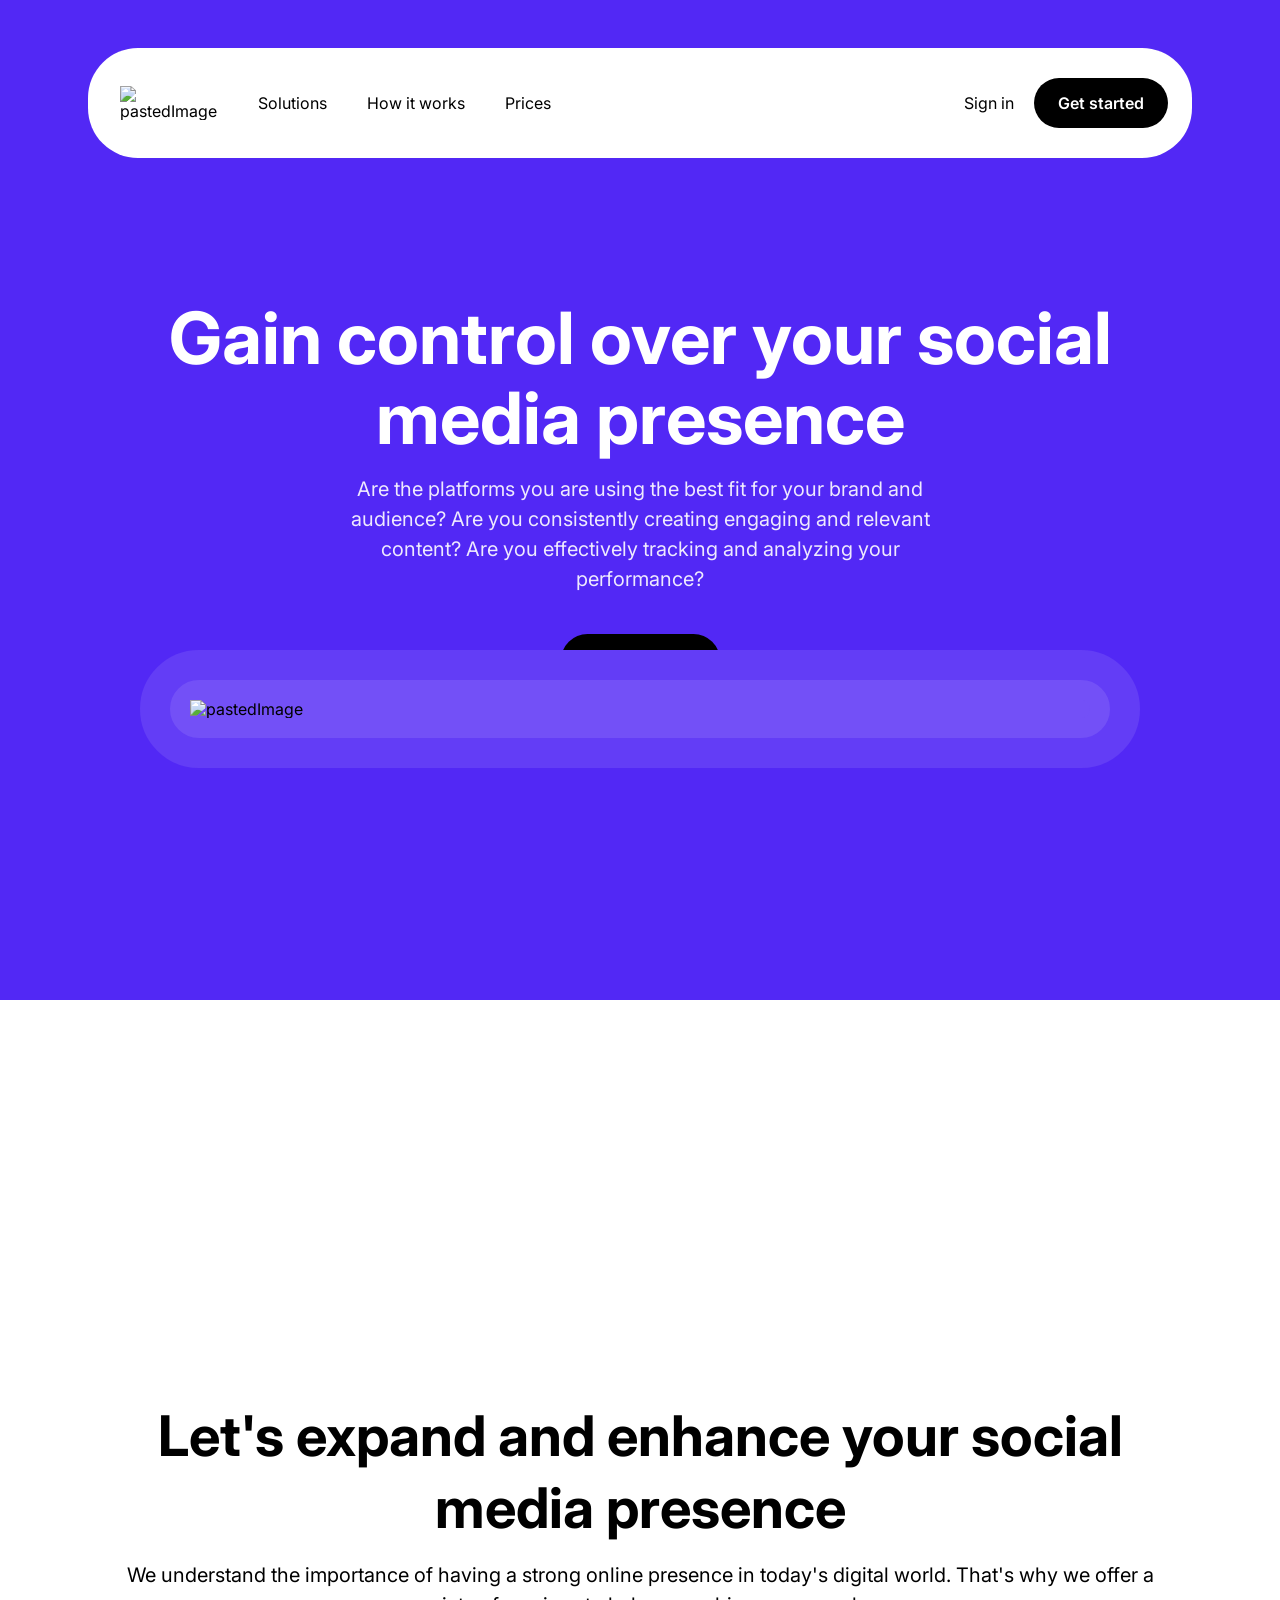
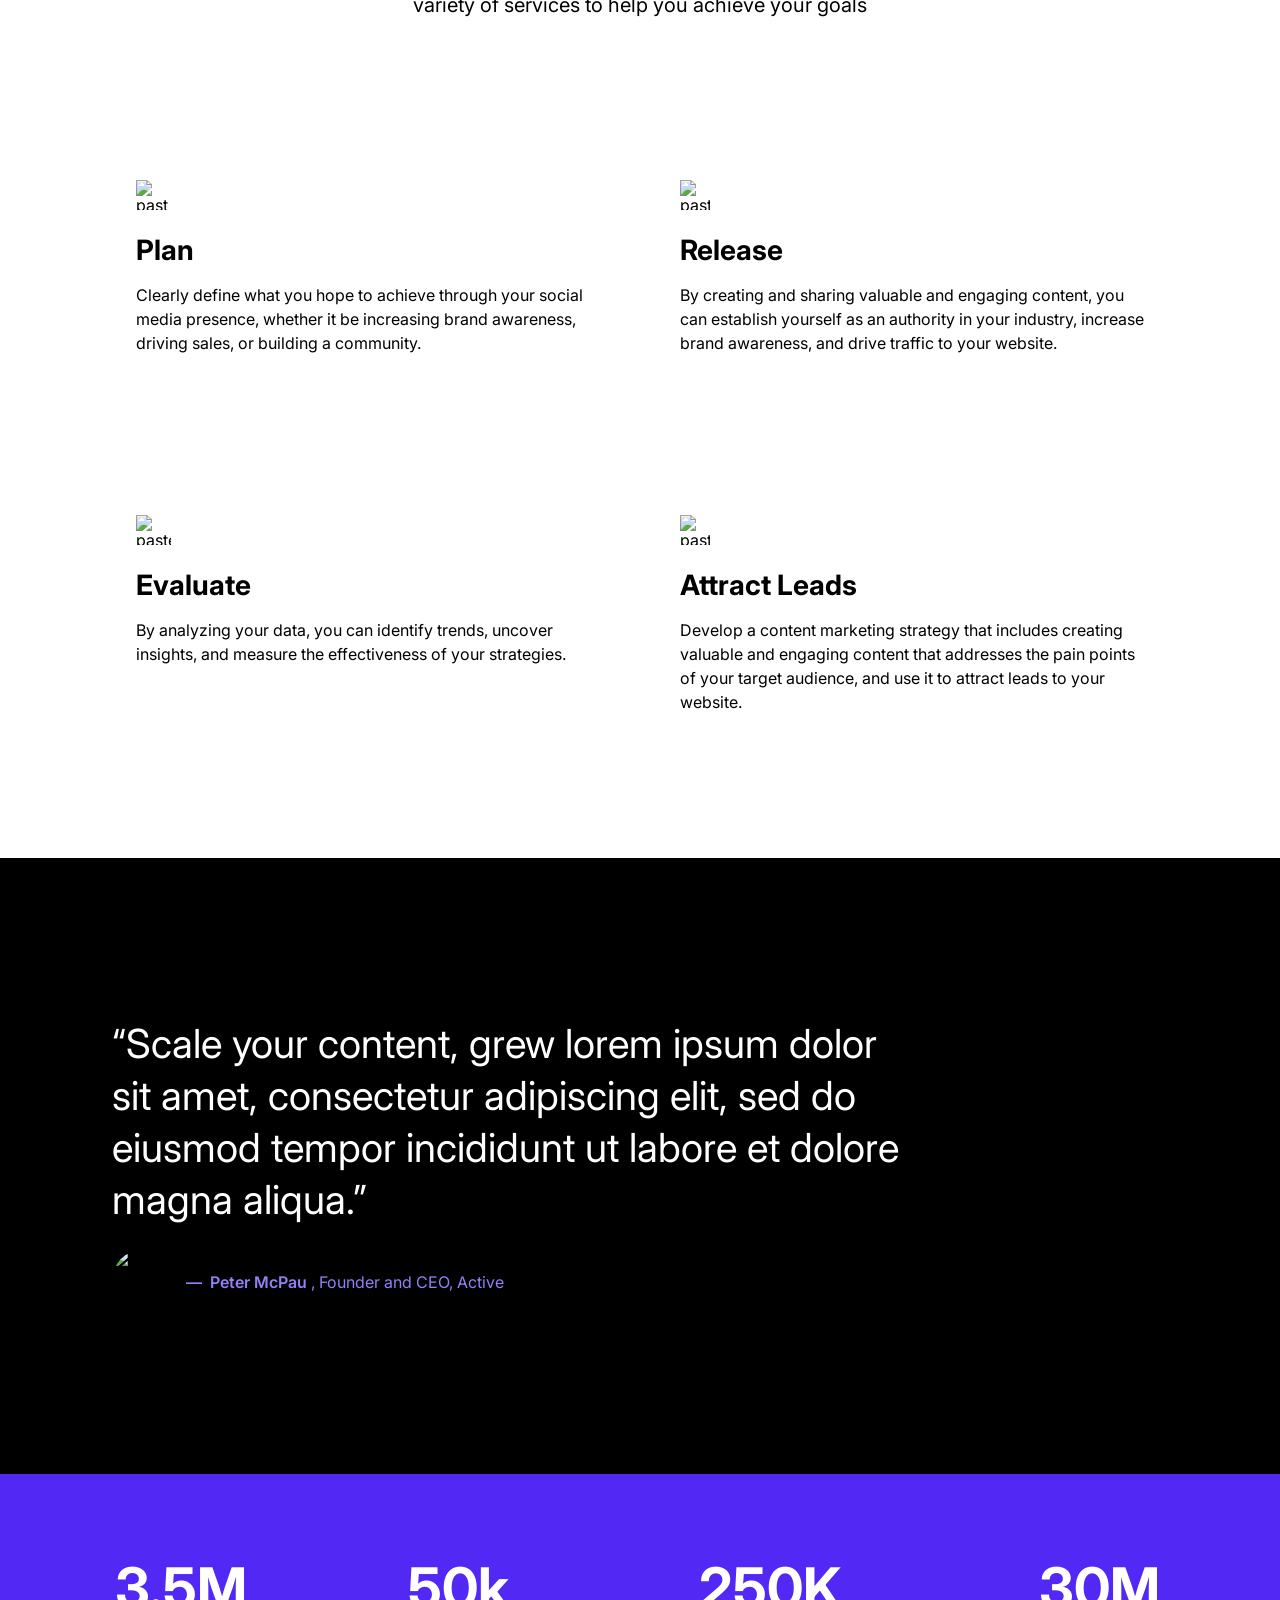
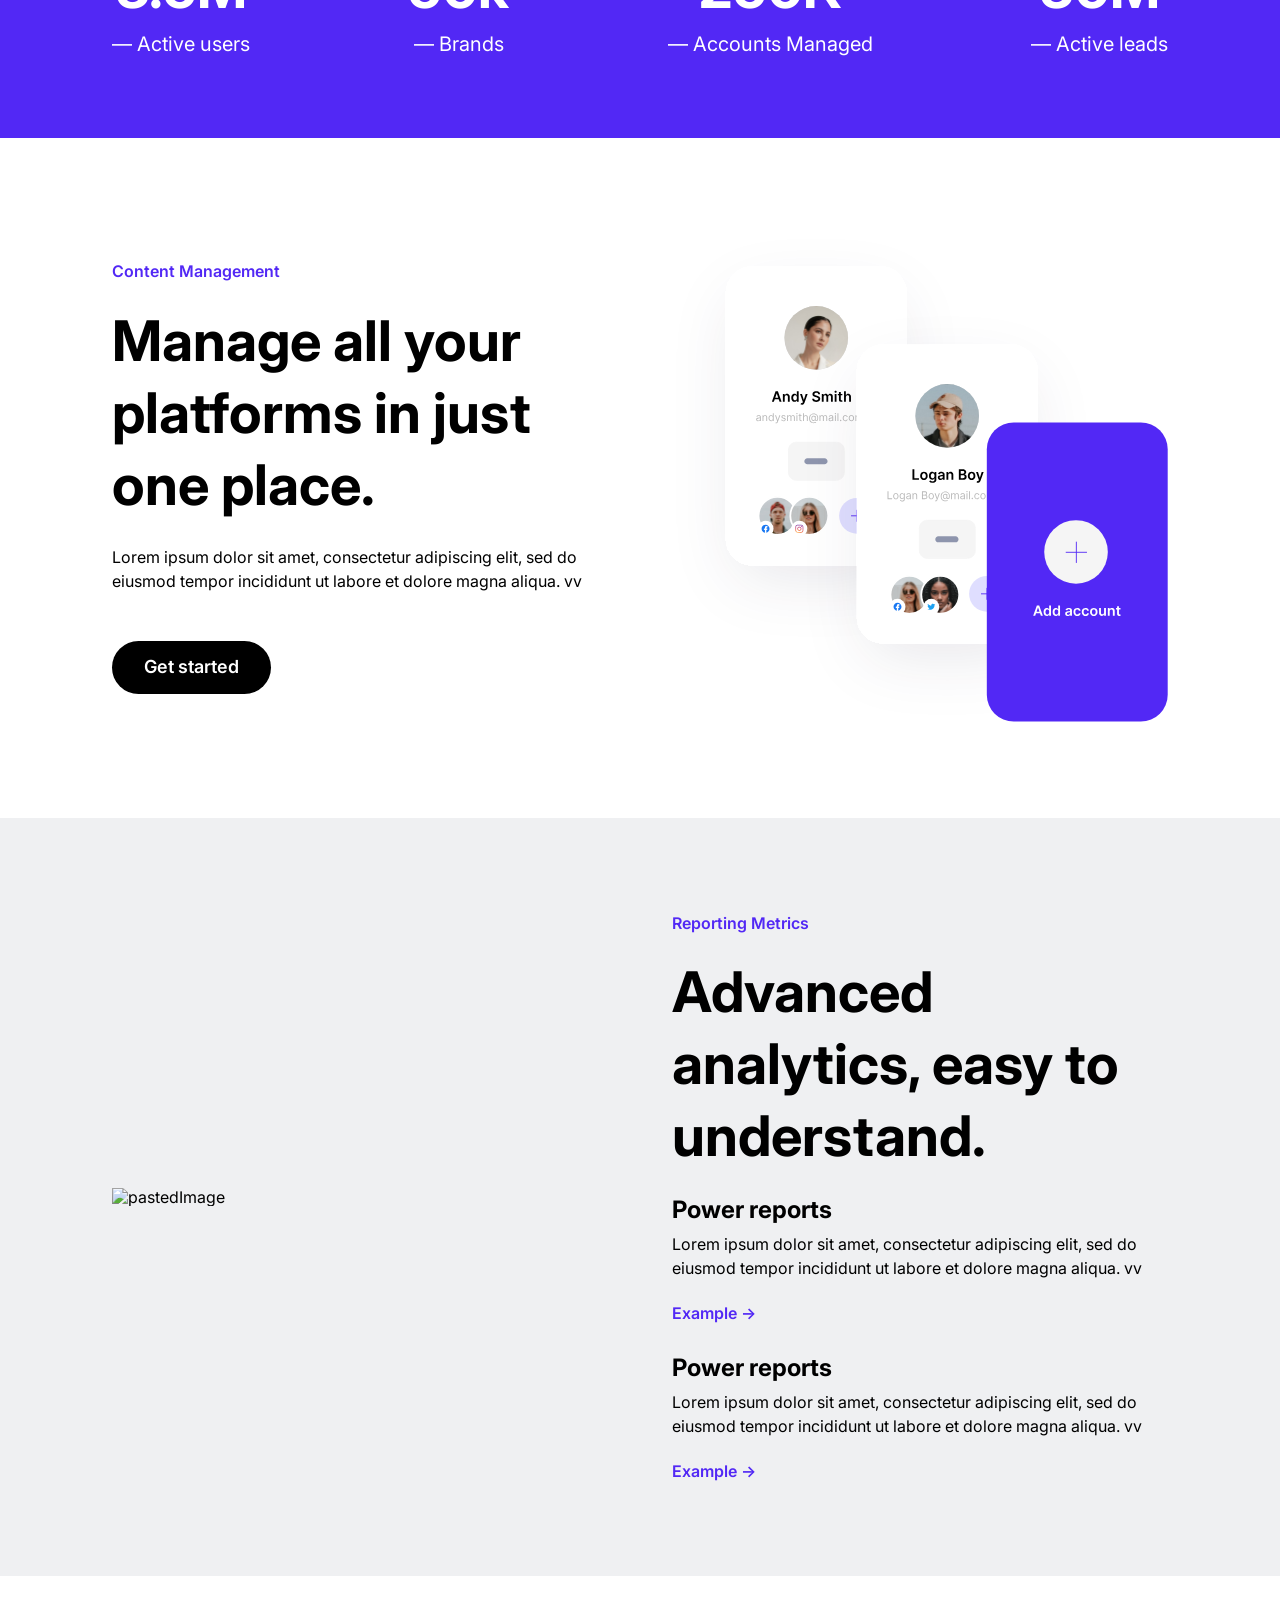
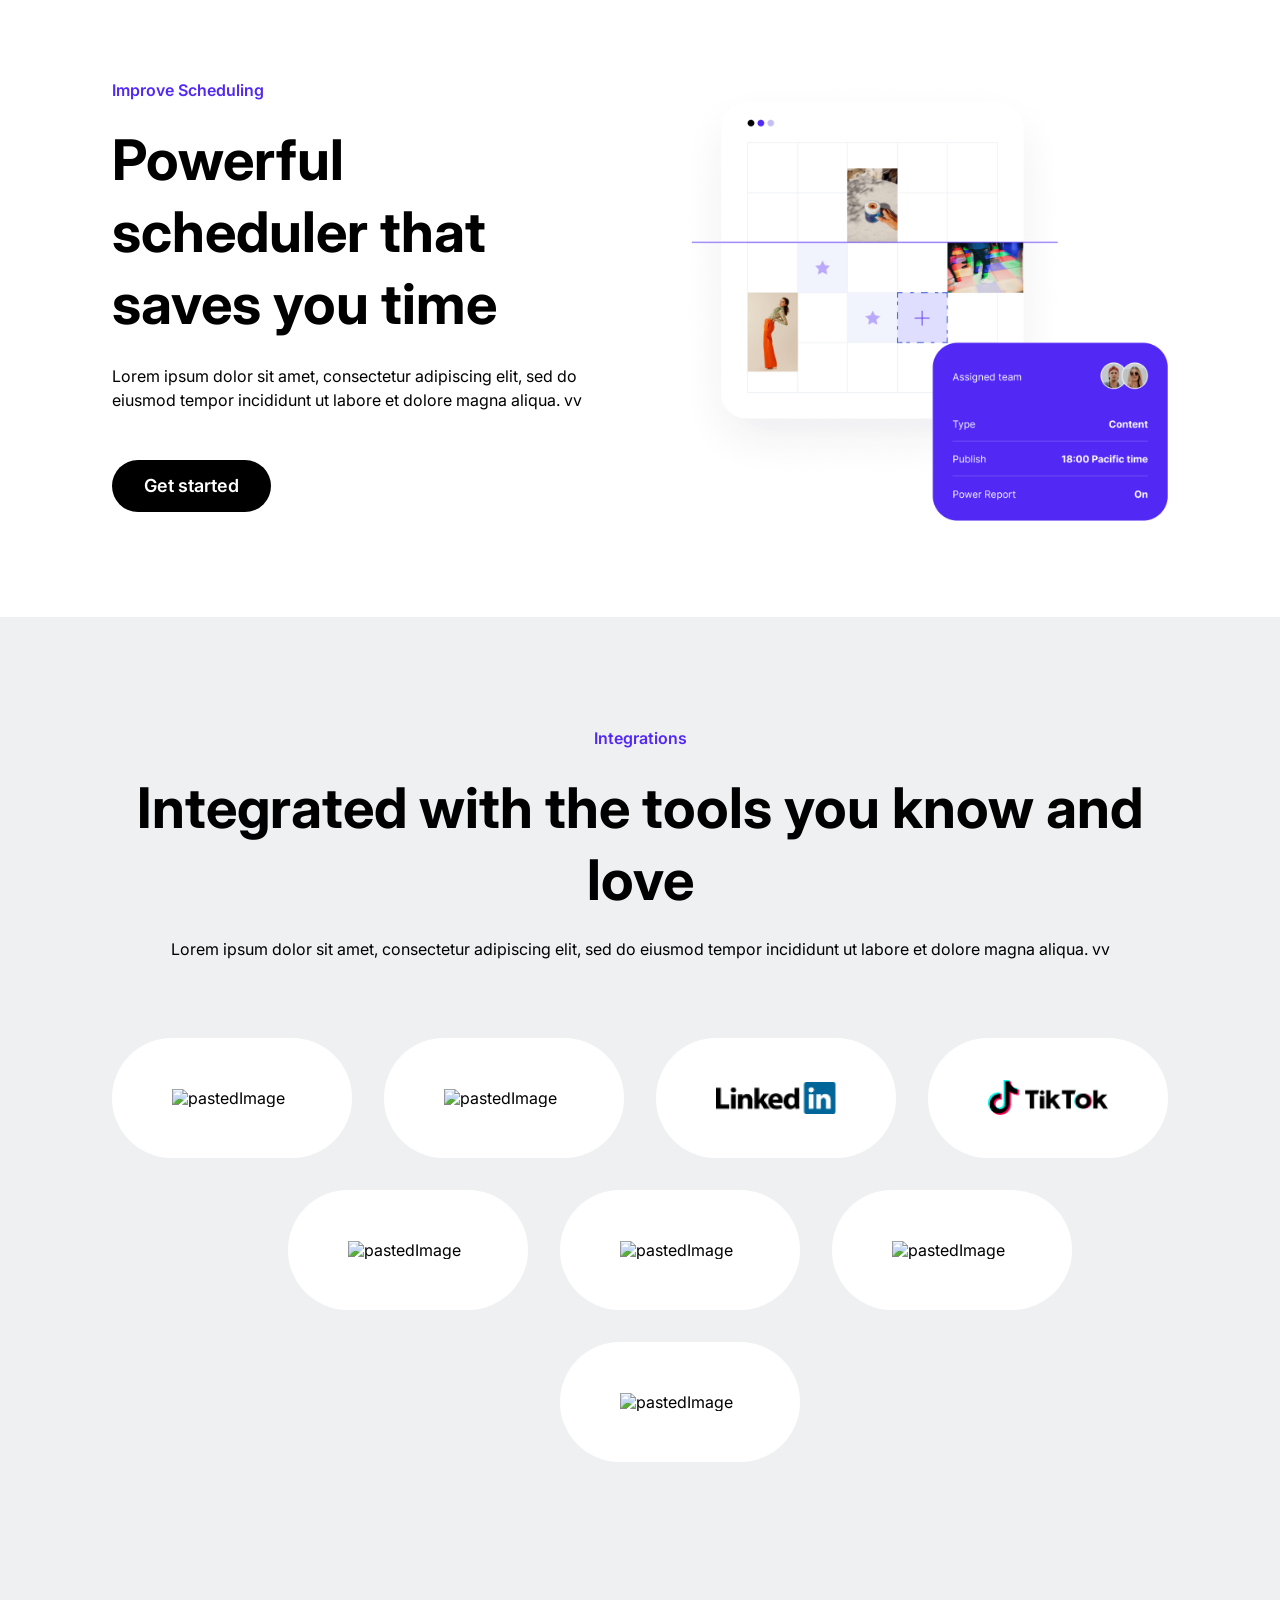
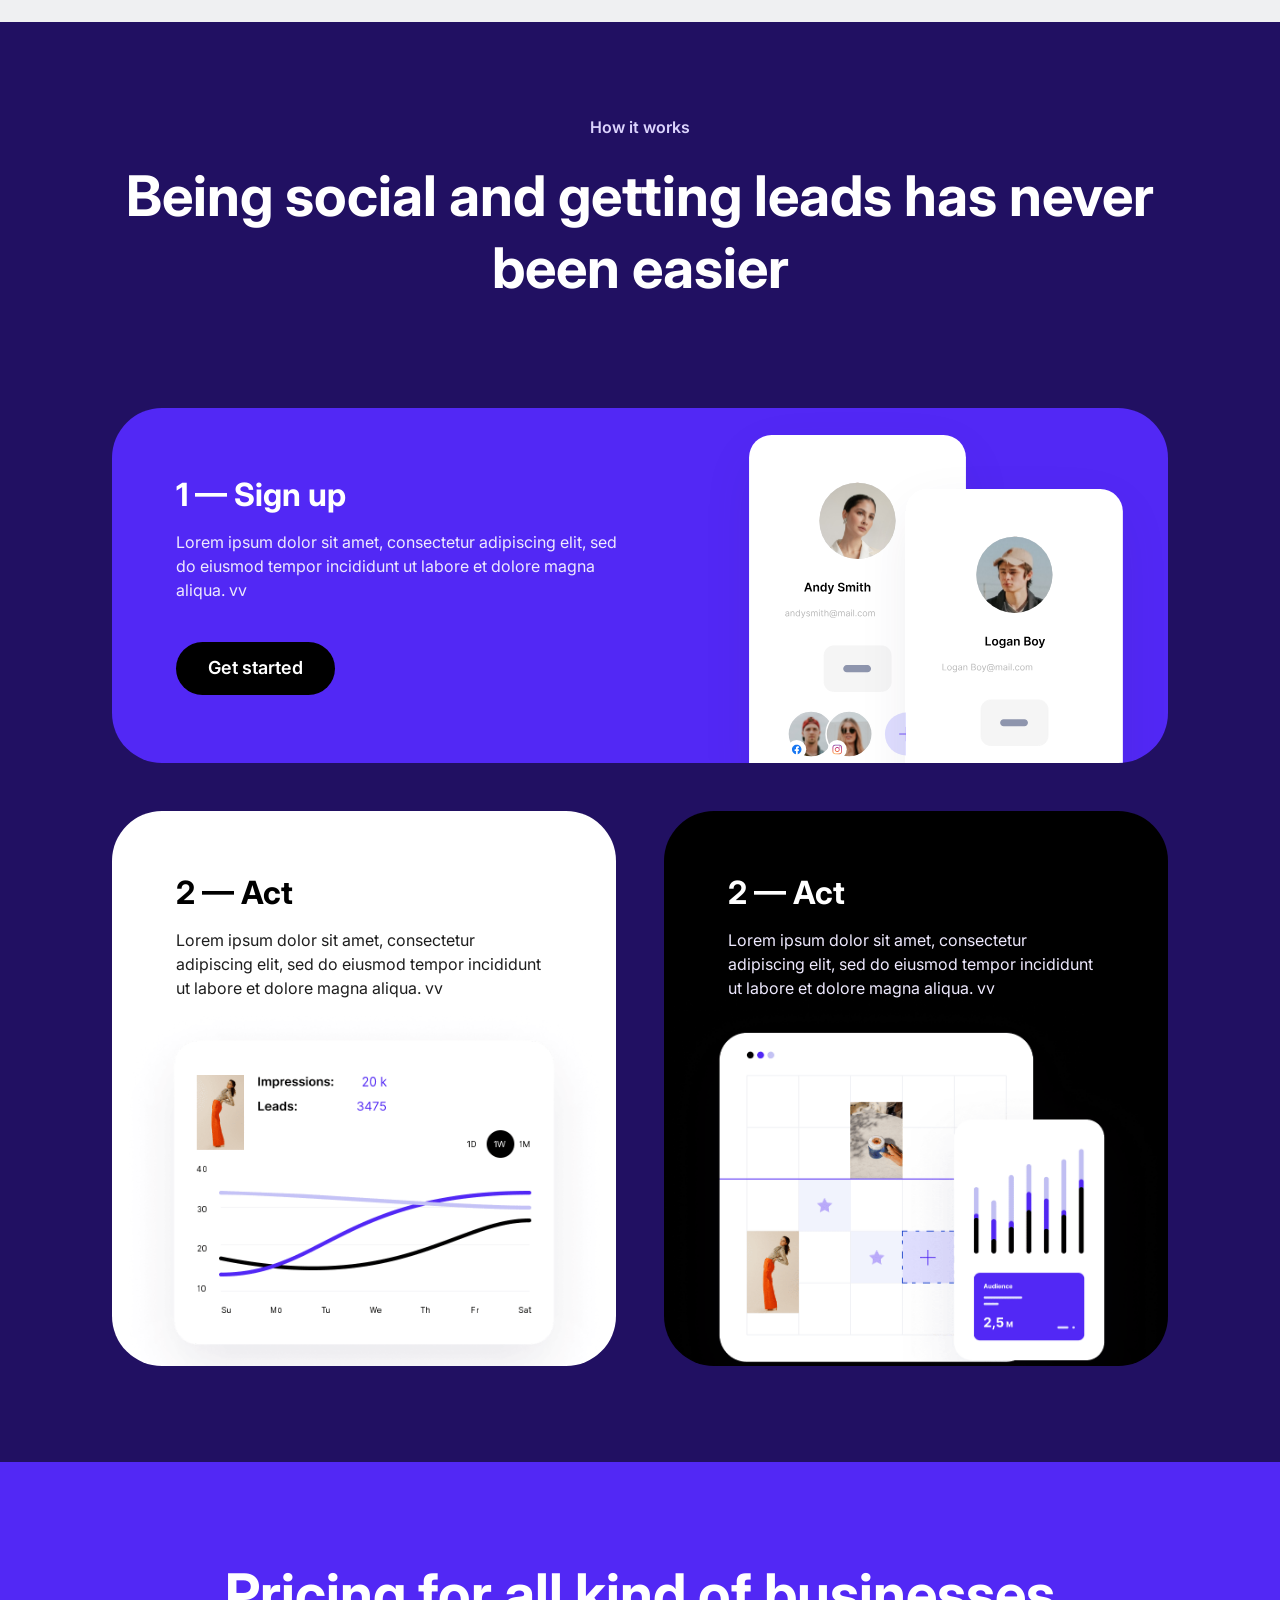
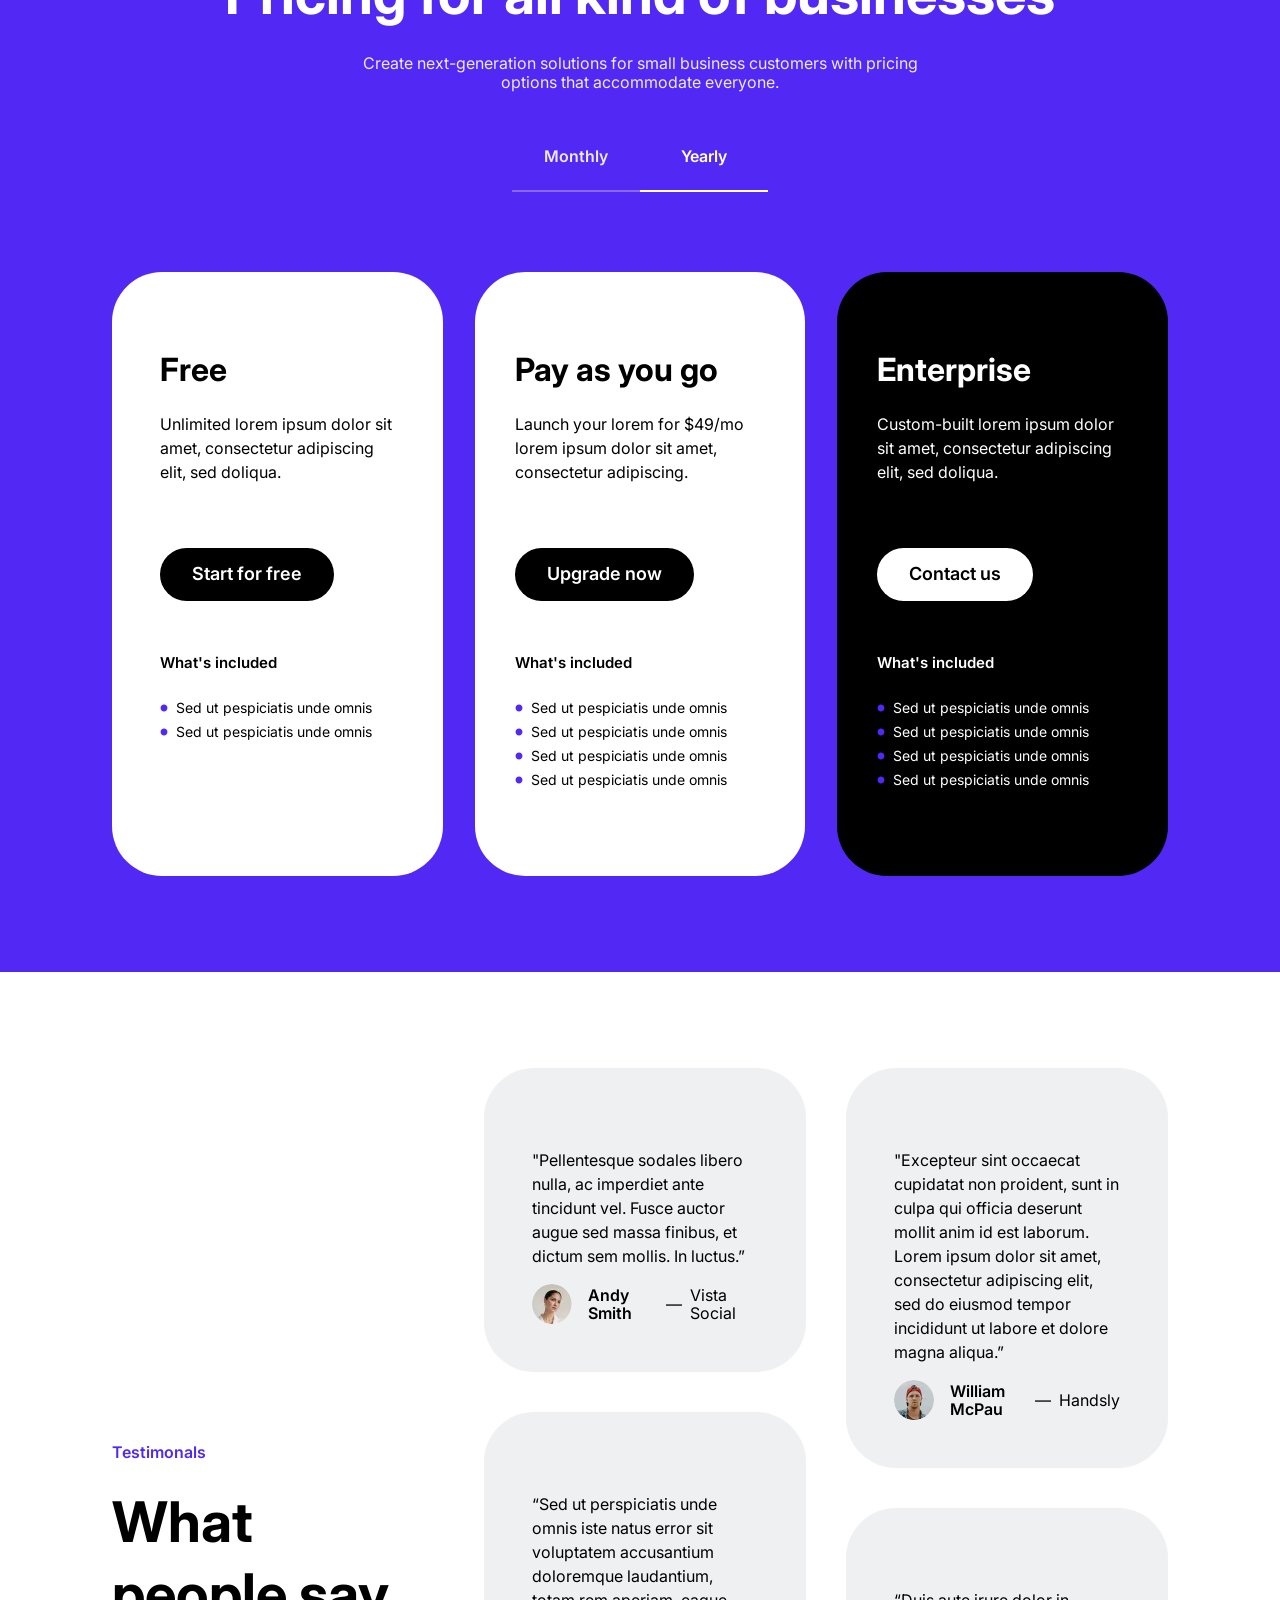
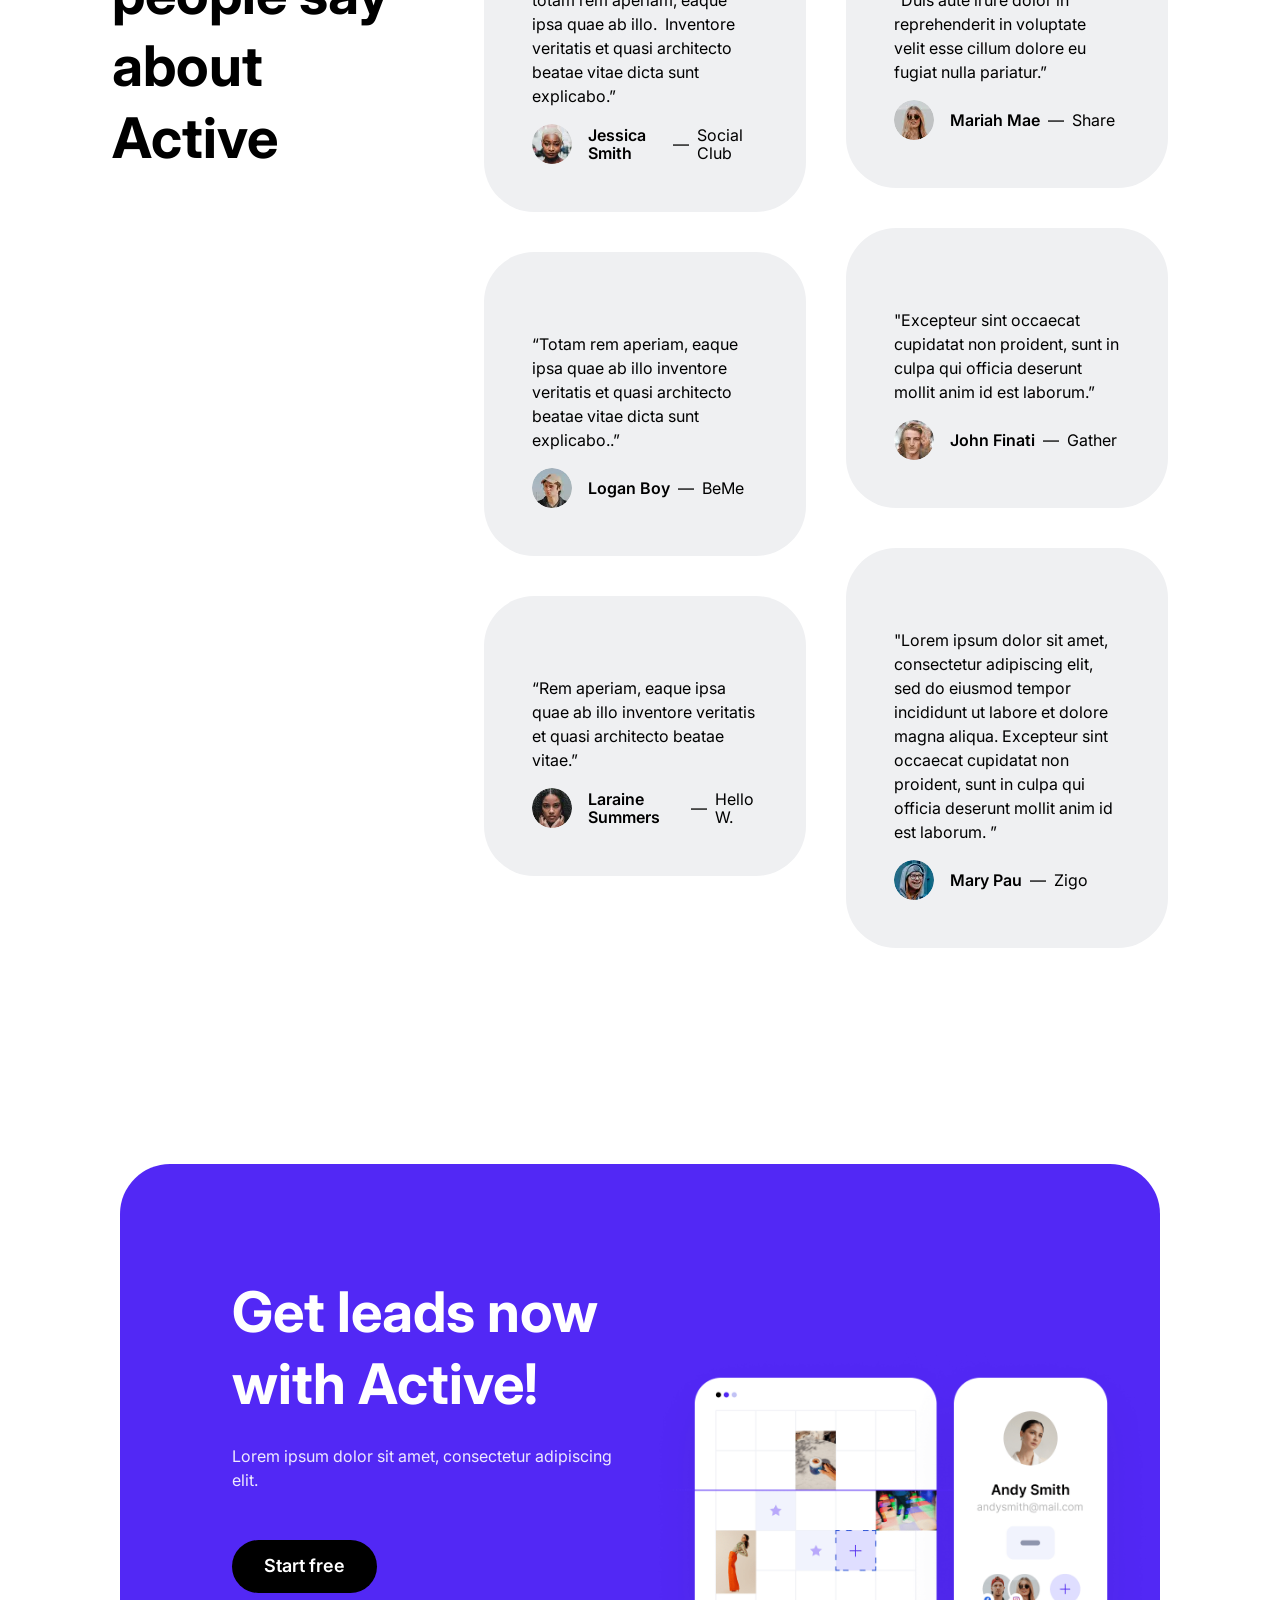
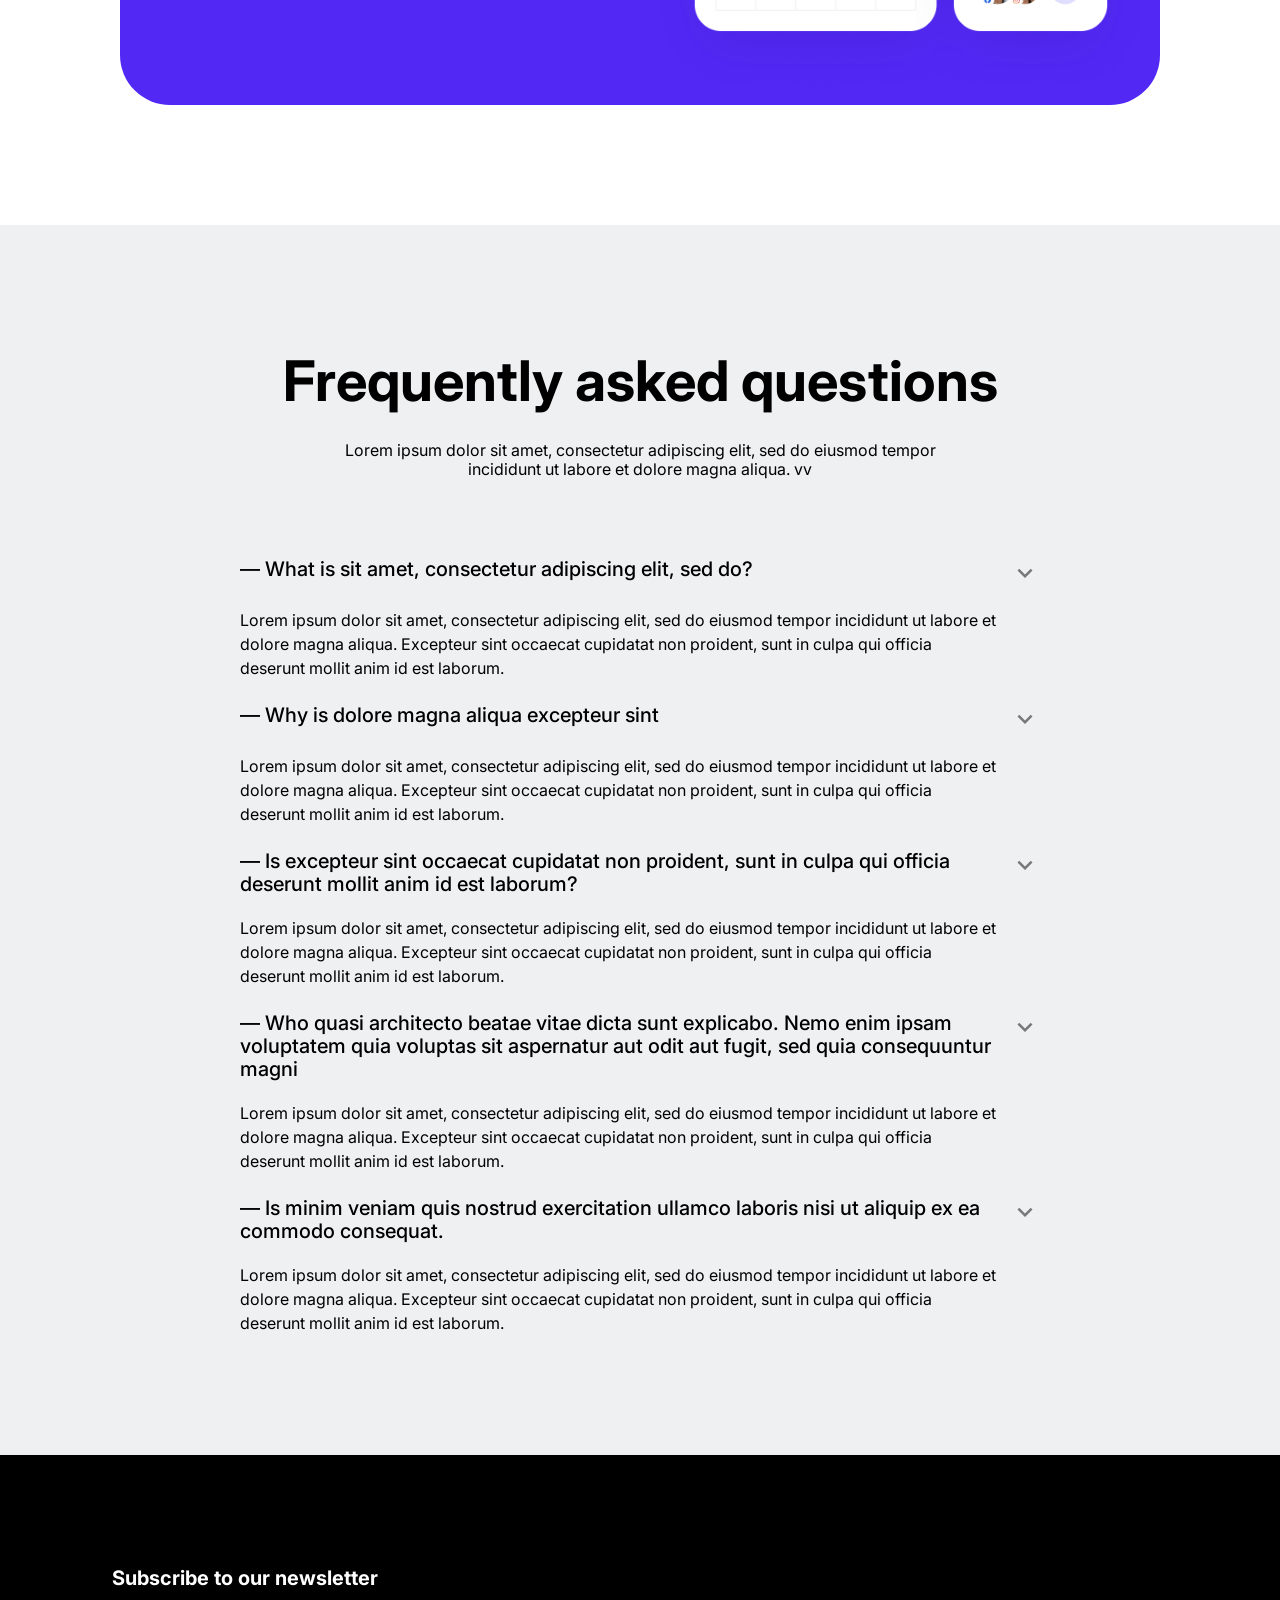
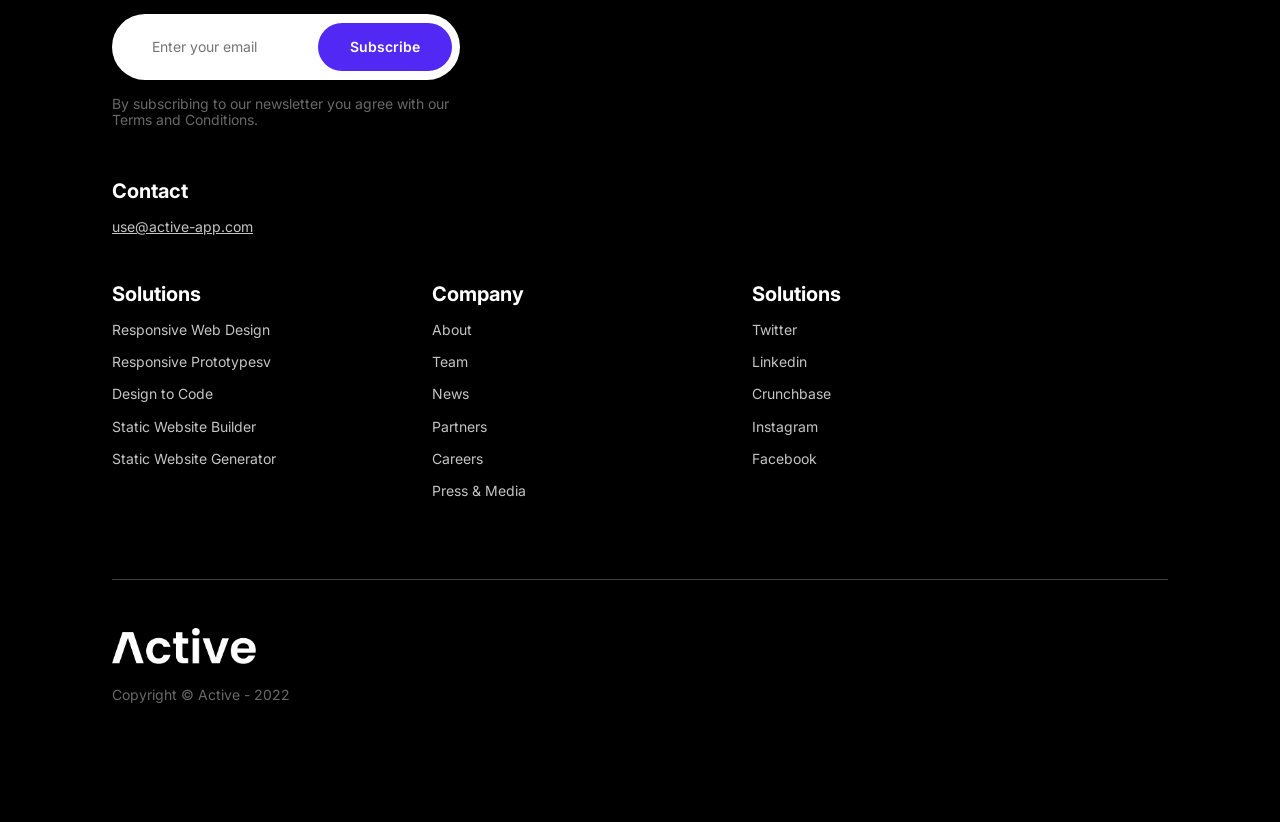
==== commit f26aabf7: "Update on file name" ====
--- a/index.html
+++ b/index.html
@@ -128,7 +128,7 @@
                 <div id="mobile-menu" class="home-mobile-navigation">
                     <img
                             alt="pastedImage"
-                            src="assets/images/pastedimage-no9b-1500h.png"
+                            src="https://www.blustr.com/uploads/letter-company-logo-template-46586.png"
                             class="home-logo"
                     />
                     <div class="home-links">
@@ -149,7 +149,7 @@
                         <div class="home-left">
                             <img
                                     alt="pastedImage"
-                                    src="assets/images/pastedimage-no9b-1500h.png"
+                                    src="https://www.blustr.com/uploads/letter-company-logo-template-46586.png"
                                     class="home-logo1"
                             />
                             <div class="home-links1">
@@ -201,10 +201,9 @@
                 </div>
             </div>
             <header class="home-header">
-                <h1 class="home-text007">Take Control of Your Social Media</h1>
+                <h1 class="home-text007">Gain control over your social media presence</h1>
                 <p class="home-text008">
-                    Lorem ipsum dolor sit amet, consectetur adipiscing elit, sed do
-                    eiusmod tempor incididunt.
+                     Are the platforms you are using the best fit for your brand and audience? Are you consistently creating engaging and relevant content? Are you effectively tracking and analyzing your performance?
                 </p>
                 <div class="home-get-started1">
                     <span class="home-text009">Get started</span>
@@ -214,7 +213,7 @@
                 <div class="home-outline">
                     <img
                             alt="pastedImage"
-                            src="assets/images/pastedimage-cdo-1000h.png"
+                            src=" https://www.klipfolio.com/gatsby-files/static/1d0d4b2e191a15d080c3857830cdedea/9e562/dashboard-examples-hero.png"
                             loading="lazy"
                             class="home-image"
                     />
@@ -224,15 +223,14 @@
         <section class="home-features">
             <div class="home-title">
             <span class="home-text010">
-              <span>Let's grow your social media</span>
+              <span> Let's expand and enhance your social media presence</span>
               <br/>
-              <span>presence</span>
             </span>
                 <span class="home-text014">
               <span>
-                Lorem ipsum dolor sit amet, consectetur adipiscing elit, sed do
+                We understand the importance of having a strong online presence in today's digital world. That's why we offer a variety of services to help you achieve your goals
               </span>
-              <span>eiusmod tempor incididunt.</span>
+              <br>
             </span>
             </div>
             <div class="home-cards">
@@ -240,51 +238,40 @@
                     <div class="card">
                         <img
                                 alt="pastedImage"
-                                src="assets/images/pastedimage-fii6m-200h.png"
+                                src="https://cdn-icons-png.flaticon.com/512/2098/2098276.png"
                                 class="home-icon02"
                         />
-                        <span class="home-text017">Schedule</span>
-                        <span class="home-text018">
-                  Lorem ipsum dolor sit amet, consectetur adipiscing elit, sed
-                  do eiusmod tempor
-                </span>
+                        <span class="home-text017"> Plan</span>
+                        <span class="home-text018"> Clearly define what you hope to achieve through your social media presence, whether it be increasing brand awareness, driving sales, or building a community.</span>
                     </div>
                     <div class="home-publish card">
                         <img
                                 alt="pastedImage"
-                                src="assets/images/pastedimage-mimg-200h.png"
+                                src="https://cdn-icons-png.flaticon.com/512/1710/1710232.png"
                                 class="home-icon03"
                         />
-                        <span class="home-text019">Publish</span>
-                        <span class="home-text020">
-                  Lorem ipsum dolor sit amet, consectetur adipiscing elit, sedr
-                </span>
+                        <span class="home-text019"> Release</span>
+                        <span class="home-text020"> By creating and sharing valuable and engaging content, you can establish yourself as an authority in your industry, increase brand awareness, and drive traffic to your website.</span>
                     </div>
                 </div>
                 <div class="home-container2">
                     <div class="card home-analyze">
                         <img
                                 alt="pastedImage"
-                                src="assets/images/pastedimage-l6p-200h.png"
+                                src="https://cdn-icons-png.flaticon.com/512/1312/1312202.png"
                                 class="home-icon04"
                         />
-                        <span class="home-text021">Analyze</span>
-                        <span class="home-text022">
-                  Lorem ipsum dolor sit amet, consectetur adipiscing elit, sed
-                  do eiusmod tempor
-                </span>
+                        <span class="home-text021"> Evaluate</span>
+                        <span class="home-text022">By analyzing your data, you can identify trends, uncover insights, and measure the effectiveness of your strategies.</span>
                     </div>
                     <div class="card">
                         <img
                                 alt="pastedImage"
-                                src="assets/images/pastedimage-vyi5-200h.png"
+                                src="https://cdn-icons-png.flaticon.com/512/5869/5869727.png"
                                 class="home-icon05"
                         />
-                        <span class="home-text023">Get leads</span>
-                        <span class="home-text024">
-                  Lorem ipsum dolor sit amet, consectetur adipiscing elit, sed
-                  do eiusmod tempor
-                </span>
+                        <span class="home-text023"> Attract Leads</span>
+                        <span class="home-text024">Develop a content marketing strategy that includes creating valuable and engaging content that addresses the pain points of your target audience, and use it to attract leads to your website.</span>
                     </div>
                 </div>
             </div>
